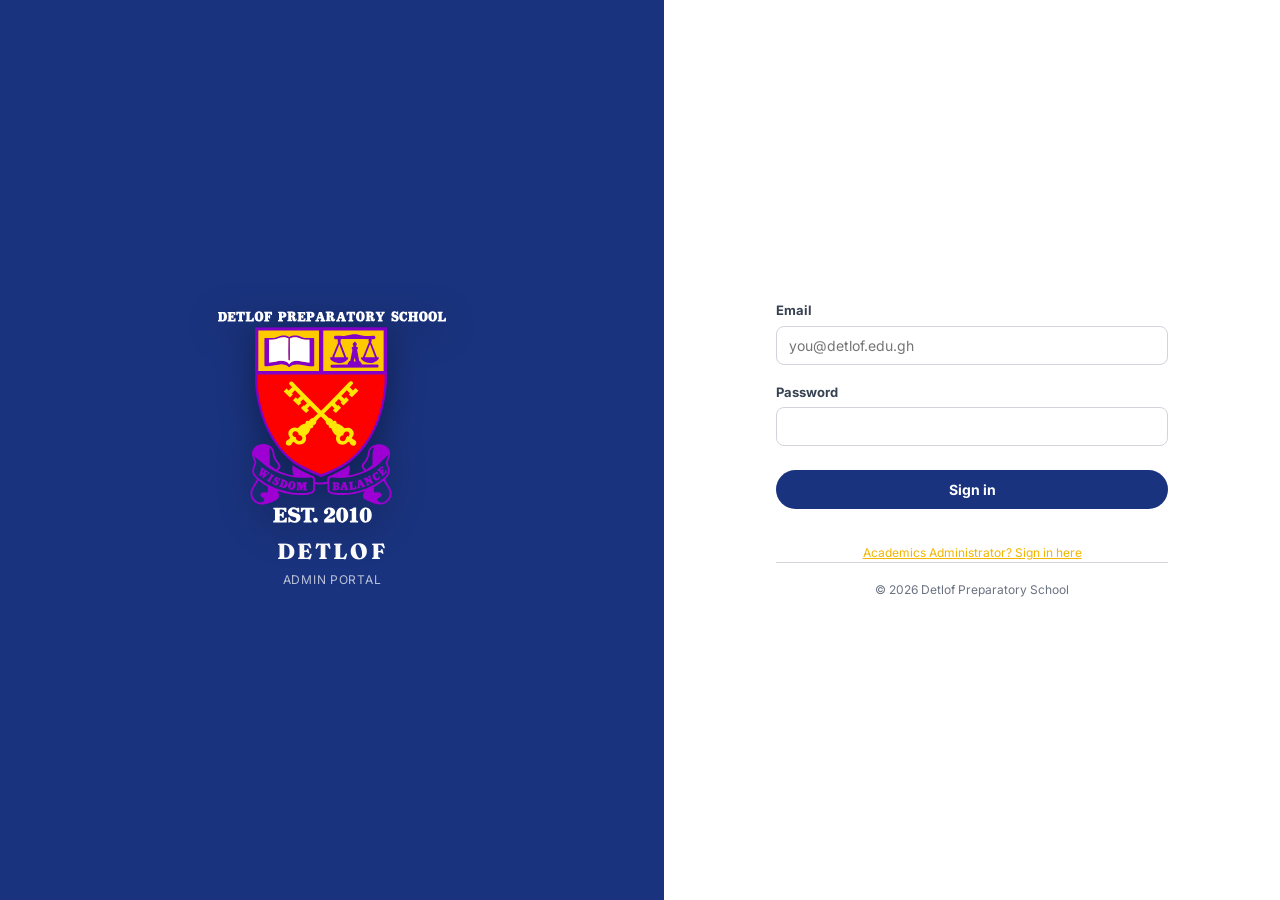
==== detlof-admin-bulk-import (6).html @ 1e3ee247 "Fold every admin section, feedback on all class pickers, big crest on student sign-in Admin sections" ====
<!DOCTYPE html>
<html lang="en">
<head>
  <meta charset="UTF-8" />
  <meta name="viewport" content="width=device-width, initial-scale=1.0" />
  <link rel="icon" href="detlofcreast.svg" />
  <title>Detlof Preparatory School — Admin Bulk Import & Login Code Generator</title>
  <!-- Optional webfonts: the panel is fully usable offline, these just sharpen the type. -->
  <link rel="preconnect" href="https://fonts.googleapis.com" />
  <link rel="preconnect" href="https://fonts.gstatic.com" crossorigin />
  <link rel="stylesheet" href="https://fonts.googleapis.com/css2?family=Fraunces:opsz,wght@9..144,500;9..144,600&family=Inter:wght@400;500;600;700&family=JetBrains+Mono:wght@400;600&display=swap" media="print" onload="this.media='all'" />
  <noscript><link rel="stylesheet" href="https://fonts.googleapis.com/css2?family=Fraunces:opsz,wght@9..144,500;9..144,600&family=Inter:wght@400;500;600;700&family=JetBrains+Mono:wght@400;600&display=swap" /></noscript>
  <style>
    :root {
      --ink: #2a1730;
      --ink-deep: #2a1730;
      --muted: #75697a;
      --line: #eadfe9;
      --paper: #fffaf0;
      --canvas: #faf7f3;
      --crest-purple: #7a1591;
      --crest-purple-dark: #560f75;
      --crest-purple-soft: #f3e7f7;
      --crest-gold: #f2b500;
      --crest-gold-dark: #b87a00;
      --crest-gold-soft: #fff3c4;
      --crest-red: #d9003b;
      --crest-red-soft: #ffe4ea;
      --crest-green: #3f7d55;
      --crest-green-soft: #e5f3ea;
      --teal: var(--crest-purple);
      --teal-dark: var(--crest-purple-dark);
      --teal-soft: var(--crest-purple-soft);
      --gold: var(--crest-gold);
      --gold-soft: var(--crest-gold-soft);
      --green: var(--crest-red);
      --green-soft: var(--crest-red-soft);
      --shadow: 0 10px 26px rgba(64, 15, 80, 0.07);
    }
    * { box-sizing: border-box; }
    body {
      margin: 0;
      font-family: Inter, ui-sans-serif, system-ui, -apple-system, BlinkMacSystemFont, "Segoe UI", sans-serif;
      background: var(--canvas);
      color: var(--ink);
      font-size: 14px;
      line-height: 1.5;
    }
    .topbar {
      background: var(--crest-purple-dark);
      color: #fff;
      padding: 16px 28px;
      display: flex;
      align-items: center;
      justify-content: space-between;
      flex-wrap: wrap;
      gap: 14px;
      border-bottom: 3px solid var(--crest-gold);
    }
    .brand {
      display: flex;
      align-items: center;
      gap: 12px;
    }
    .brand svg {
      width: 38px;
      height: 44px;
      flex-shrink: 0;
    }
    .brand strong {
      display: block;
      font-size: 16px;
      letter-spacing: 0.12em;
      color: #fff;
    }
    .brand span {
      display: block;
      font-size: 9px;
      letter-spacing: 0.14em;
      color: var(--crest-gold-soft);
      margin-top: 2px;
    }
    .top-actions {
      display: flex;
      align-items: center;
      gap: 10px;
      flex-wrap: wrap;
    }
    .btn {
      display: inline-flex;
      align-items: center;
      gap: 8px;
      border-radius: 8px;
      padding: 10px 15px;
      font-size: 12px;
      font-weight: 700;
      cursor: pointer;
      border: 0;
      text-decoration: none;
      transition: all 0.18s ease;
    }
    .btn-gold {
      background: var(--crest-gold);
      color: var(--ink-deep);
    }
    .btn-gold:hover {
      background: var(--crest-gold-dark);
    }
    .btn-teal {
      background: var(--crest-purple);
      color: #fff;
    }
    .btn-teal:hover {
      background: var(--crest-purple-dark);
    }
    .btn-outline {
      background: var(--paper);
      color: var(--crest-purple-dark);
      border: 1px solid var(--line);
    }
    .btn-outline:hover {
      background: var(--crest-purple-soft);
    }
    .container {
      max-width: 1240px;
      margin: 0 auto;
      padding: 28px 22px 64px;
    }
    .hero-banner {
      background: linear-gradient(135deg, var(--crest-purple-dark) 0%, var(--crest-purple) 100%);
      color: #fff;
      border-radius: 14px;
      padding: 24px 28px;
      display: flex;
      align-items: center;
      justify-content: space-between;
      flex-wrap: wrap;
      gap: 18px;
      margin-bottom: 22px;
      box-shadow: 0 12px 30px rgba(20, 63, 62, 0.12);
    }
    .hero-banner h1 {
      margin: 4px 0 6px;
      font-size: 24px;
      letter-spacing: -0.03em;
    }
    .hero-banner p {
      margin: 0;
      color: var(--crest-gold-soft);
      font-size: 13px;
      max-width: 680px;
    }
    .sync-pill {
      display: inline-flex;
      align-items: center;
      gap: 8px;
      background: rgba(255, 255, 255, 0.12);
      border: 1px solid rgba(242, 181, 93, 0.45);
      color: var(--crest-gold-soft);
      padding: 8px 14px;
      border-radius: 999px;
      font-size: 12px;
      font-weight: 700;
    }
    .sync-dot {
      width: 8px;
      height: 8px;
      border-radius: 50%;
      background: var(--crest-green);
      box-shadow: 0 0 0 4px rgba(63, 125, 85, 0.2);
    }
    .grid {
      display: grid;
      grid-template-columns: 1fr 1.25fr;
      gap: 20px;
      align-items: start;
    }
    @media (max-width: 920px) {
      .grid { grid-template-columns: 1fr; }
    }
    .card {
      background: var(--paper);
      border: 1px solid var(--line);
      border-radius: 13px;
      padding: 22px;
      box-shadow: 0 10px 26px rgba(24, 59, 59, 0.05);
    }
    .card h2 {
      margin: 0 0 6px;
      font-size: 17px;
      color: var(--ink-deep);
    }
    .card p.sub {
      margin: 0 0 16px;
      color: var(--muted);
      font-size: 12px;
    }
    .field {
      margin-bottom: 14px;
    }
    .field label {
      display: block;
      font-size: 11px;
      font-weight: 700;
      color: var(--muted);
      margin-bottom: 5px;
      text-transform: uppercase;
      letter-spacing: 0.06em;
    }
    .field input, .field select, .field textarea {
      width: 100%;
      padding: 10px 12px;
      border: 1px solid var(--line);
      border-radius: 8px;
      font: inherit;
      font-size: 13px;
      color: var(--ink);
      background: var(--paper);
    }
    .field textarea {
      min-height: 115px;
      font-family: ui-monospace, SFMono-Regular, Menlo, Monaco, Consolas, monospace;
      font-size: 12px;
    }
    .row-2 {
      display: grid;
      grid-template-columns: 1fr 1fr;
      gap: 12px;
    }
    .timetable-grid {
      display: grid;
      gap: 8px;
      margin: 12px 0 14px;
      overflow-x: auto;
    }
    .timetable-head,
    .timetable-row {
      display: grid;
      grid-template-columns: 0.7fr 1.2fr 0.9fr 1.15fr 1fr;
      gap: 8px;
      align-items: end;
      min-width: 760px;
    }
    .timetable-head span {
      padding: 0 2px 5px;
      color: var(--muted);
      font-size: 10px;
      font-weight: 700;
      text-transform: uppercase;
      letter-spacing: 0.06em;
    }
    .timetable-row .field {
      margin-bottom: 0;
    }
    .timetable-day {
      display: flex;
      align-items: center;
      min-height: 42px;
      padding: 9px 11px;
      border-radius: 8px;
      background: var(--crest-purple-soft);
      color: var(--crest-purple-dark);
      font-size: 12px;
      font-weight: 800;
    }
    @media (max-width: 680px) {
      .timetable-head { display: none; }
      .timetable-row {
        grid-template-columns: 1fr 1fr;
      }
      .timetable-day {
        grid-column: 1 / -1;
        min-height: 34px;
      }
      .timetable-row .field:last-child {
        grid-column: 1 / -1;
      }
    }
    .status-toast {
      display: none;
      margin-bottom: 16px;
      padding: 12px 15px;
      border-radius: 9px;
      background: var(--crest-green-soft);
      border: 1px solid var(--crest-green-soft);
      color: var(--crest-green);
      font-size: 12px;
      font-weight: 600;
      align-items: center;
      justify-content: space-between;
      gap: 10px;
    }
    .status-toast.show {
      display: flex;
    }
    table {
      width: 100%;
      border-collapse: collapse;
      margin-top: 12px;
    }
    th {
      text-align: left;
      font-size: 10px;
      text-transform: uppercase;
      letter-spacing: 0.08em;
      color: var(--muted);
      padding: 10px 8px;
      border-bottom: 1px solid var(--line);
    }
    td {
      padding: 11px 8px;
      border-bottom: 1px solid var(--line);
      font-size: 12px;
      vertical-align: middle;
    }
    .code-pill {
      display: inline-block;
      font-family: ui-monospace, SFMono-Regular, Menlo, monospace;
      font-weight: 800;
      font-size: 12px;
      background: var(--crest-gold-soft);
      color: var(--crest-gold-dark);
      border: 1px solid var(--crest-gold-soft);
      padding: 4px 8px;
      border-radius: 6px;
      letter-spacing: 0.04em;
    }
    .id-pill {
      display: inline-block;
      font-family: ui-monospace, SFMono-Regular, Menlo, monospace;
      font-weight: 700;
      font-size: 11px;
      background: var(--crest-purple-soft);
      color: var(--crest-purple-dark);
      padding: 3px 7px;
      border-radius: 5px;
    }
    .synced-badge {
      display: inline-flex;
      align-items: center;
      gap: 4px;
      background: var(--crest-green-soft);
      color: var(--crest-green);
      font-size: 10px;
      font-weight: 700;
      padding: 3px 8px;
      border-radius: 999px;
    }
    .role-badge {
      display: inline-flex;
      align-items: center;
      gap: 6px;
      background: rgba(255, 255, 255, 0.14);
      border: 1px solid rgba(242, 181, 0, 0.4);
      color: var(--crest-gold-soft);
      padding: 6px 12px;
      border-radius: 999px;
      font-size: 11px;
      font-weight: 700;
    }
    .role-banner {
      display: flex;
      align-items: center;
      justify-content: space-between;
      flex-wrap: wrap;
      gap: 10px;
      margin-bottom: 18px;
      padding: 12px 16px;
      border-radius: 12px;
      background: var(--crest-purple-soft);
      border: 1px solid var(--crest-purple-soft);
      color: var(--crest-purple-dark);
      font-size: 13px;
      font-weight: 600;
    }
    .role-banner strong { color: var(--crest-purple); }
    .selected-student-summary {
      display: grid;
      grid-template-columns: auto 1fr;
      gap: 14px;
      align-items: center;
      margin: 14px 0 18px;
      padding: 14px 16px;
      border-radius: 12px;
      background: var(--paper);
      border: 1px solid var(--line);
    }
    .selected-student-summary .avatar {
      width: 46px;
      height: 46px;
      border-radius: 50%;
      display: flex;
      align-items: center;
      justify-content: center;
      background: linear-gradient(135deg, var(--crest-purple), var(--crest-purple-dark));
      color: #fff;
      font-weight: 800;
      font-size: 16px;
    }
    .selected-student-summary .ss-main { font-weight: 700; color: var(--ink-deep); }
    .selected-student-summary .ss-sub { font-size: 11px; color: var(--muted); margin-top: 2px; }
    .update-card {
      margin-top: 18px;
      padding: 16px;
      border-radius: 12px;
      background: var(--paper);
      border: 1px solid var(--line);
      border-left: 4px solid var(--crest-gold);
    }
    .update-card h3 { margin: 0 0 4px; color: var(--ink-deep); font-size: 14px; }
    .update-card p { margin: 0 0 14px; color: var(--muted); font-size: 11px; }
    .teacher-mode .admin-only,
    .teacher-only { display: block; }
    .hidden { display: none !important; }
    .brand-logo { width: 128px; height: 148px; object-fit: contain; flex-shrink: 0; filter: drop-shadow(0 5px 10px rgba(0,0,0,.24)); }
    .brand strong { font-size: 18px; font-weight: 900; letter-spacing: 0.14em; }
    .table-scroll { width: 100%; overflow-x: auto; margin: 0 -4px; padding: 0 4px; }
    @media (max-width: 920px) {
      .grid { grid-template-columns: 1fr; }
      .topbar { flex-direction: column; align-items: flex-start; gap: 12px; }
      .top-actions { width: 100%; flex-wrap: wrap; }
      .role-badge { order: 3; }
      .container { padding: 20px 16px 48px; }
      .hero-banner { padding: 18px; }
      .selected-student-summary { grid-template-columns: 1fr; text-align: center; }
    }
    @media (max-width: 560px) {
      .brand strong { font-size: 13px; }
      .brand span { font-size: 7px; }
      .brand-logo { width: 92px; height: 108px; }
      .brand strong { font-size: 14px; font-weight: 900; }
      .btn { padding: 9px 12px; font-size: 11px; }
      .card { padding: 16px; }
      .field input, .field select, .field textarea { font-size: 12px; }
      .timetable-row { grid-template-columns: 1fr 1fr; }
      .timetable-day { grid-column: 1 / -1; }
    }
    .admin-login-screen {
      position: fixed; inset: 0; z-index: 50;
      display: flex;
    }
    .admin-login-left {
      flex: 1; display: flex; flex-direction: column; align-items: center; justify-content: center;
      background: #1a337e; overflow: hidden; color: #fff; padding: 40px 24px;
    }
    .admin-login-left .left-logo { width: 230px; height: 212px; object-fit: contain; filter: drop-shadow(0 8px 18px rgba(0,0,0,0.38)); }
    .admin-login-left h3 { margin: 16px 0 6px; font-size: 22px; letter-spacing: 0.12em; font-weight: 800; }
    .admin-login-left p { margin: 0; font-size: 12px; color: rgba(255,255,255,0.7); letter-spacing: 0.06em; }
    .admin-login-right {
      flex: 1; display: flex; align-items: center; justify-content: center;
      background: #fff;
    }
    .admin-login-right .login-wrap { max-width: 440px; width: 100%; padding: 32px 24px; }
    .admin-login-title { text-align: center; font-size: 28px; font-weight: 700; color: #1a337e; margin: 0 0 6px; }
    .admin-login-subtitle { text-align: center; font-size: 13px; color: #6b7280; margin: 0 0 28px; }
    .admin-login-form { display: flex; flex-direction: column; gap: 18px; }
    .admin-login-form label { display: block; text-align: left; font-size: 13px; font-weight: 700; color: #374151; margin-bottom: 5px; }
    .admin-login-form input {
      width: 100%; border: 1px solid #d1d5db; border-radius: 8px;
      padding: 10px 12px; font-size: 14px; font-family: inherit; color: #111827;
    }
    .admin-login-form input:focus { outline: none; border-color: #3b82f6; box-shadow: 0 0 0 3px rgba(59,130,246,.15); }
    .admin-login-form .login-btn {
      width: 100%; background: #1a337e; color: #fff; font-weight: 700;
      padding: 11px 16px; border-radius: 9999px; border: 0; cursor: pointer; font-size: 14px;
      display: flex; align-items: center; justify-content: center; gap: 8px; margin-top: 6px;
    }
    .admin-login-form .login-btn:hover { background: #2547a8; }
    .admin-login-form .login-btn:disabled { opacity: .7; cursor: wait; }
    .admin-login-error { color: #dc2626; font-size: 12px; margin-top: -10px; text-align: center; }
    .admin-login-divider { position: relative; padding: 16px 0 0; text-align: center; }
    .admin-login-divider::before { content: ''; position: absolute; top: 0; left: 0; right: 0; border-top: 1px solid #d1d5db; }
    .admin-login-divider span { background: #fff; padding: 0 12px; font-size: 12px; color: #6b7280; position: relative; }
    @media (max-width: 768px) {
      .admin-login-screen { flex-direction: column; }
      .admin-login-left { min-height: 180px; padding: 24px 16px; }
      .admin-login-left .left-logo { width: 150px; height: 138px; }
      .admin-login-left h3 { font-size: 15px; margin: 8px 0 2px; }
      .admin-login-left p { font-size: 10px; }
      .admin-login-right .login-wrap { padding: 24px 18px; }
      .admin-login-title { font-size: 22px; }
      .grid { grid-template-columns: 1fr; gap: 14px; }
      .row-2 { grid-template-columns: 1fr; gap: 8px; }
      .timetable-head { display: none; }
      .timetable-row { grid-template-columns: 1fr 1fr; min-width: 0; }
      .timetable-day { grid-column: 1 / -1; min-height: 36px; }
      .timetable-row .field:last-child { grid-column: 1 / -1; }
      .section-card { padding: 16px; margin-bottom: 14px; }
      .timetable-grid { gap: 10px; }
    }
    @media (max-width: 560px) {
      .grid { grid-template-columns: 1fr; gap: 10px; }
      .row-2 { grid-template-columns: 1fr; gap: 6px; }
      .timetable-row { grid-template-columns: 1fr; }
      .timetable-row .field:last-child { grid-column: 1 / -1; }
      .timetable-day { min-height: 32px; padding: 7px 10px; font-size: 11px; }
      .timetable-grid { gap: 8px; }
      .card { padding: 12px; margin-bottom: 12px; }
      .field { margin-bottom: 8px; }
      .field label { font-size: 10px; }
      .btn { padding: 8px 10px; font-size: 10px; min-height: 40px; }
      .timetable-head { display: none; }
    }
    @media (max-width: 480px) {
      .container { padding: 14px 10px 36px; }
      .topbar { flex-direction: column; align-items: flex-start; gap: 8px; padding: 12px 14px; }
      .top-actions { width: 100%; gap: 6px; }
      .hero-banner { padding: 14px; gap: 10px; }
      .hero-banner h1 { font-size: 18px; }
      .hero-banner p { font-size: 11px; }
      .grid { gap: 14px; }
      .card { padding: 14px; margin-bottom: 14px; }
      .field { margin-bottom: 10px; }
      .field label { font-size: 10px; }
      .field input, .field select, .field textarea { padding: 9px 10px; min-height: 40px; }
      .row-2 { gap: 8px; }
      .btn { padding: 8px 10px; font-size: 10px; min-height: 40px; }
      .role-banner { padding: 10px 12px; font-size: 12px; gap: 6px; }
      .selected-student-summary { padding: 12px; gap: 10px; }
      .selected-student-summary .avatar { width: 38px; height: 38px; font-size: 14px; }
      .update-card { padding: 12px; margin-top: 14px; }
      .update-card h3 { font-size: 13px; }
      .update-card p { font-size: 10px; }
      table { font-size: 10px; }
      th { font-size: 9px; padding: 7px 5px; }
      td { padding: 8px 5px; font-size: 10px; }
      .code-pill { font-size: 10px; padding: 3px 6px; }
      .id-pill { font-size: 9px; padding: 2px 5px; }
      .synced-badge { font-size: 9px; padding: 2px 6px; }
      .sync-pill { font-size: 10px; padding: 6px 10px; }
      .status-toast { font-size: 10px; padding: 10px 12px; }
      .brand { width: 100%; align-items: center; }
      .brand strong { line-height: 1.15; }
      .brand span { line-height: 1.2; }
      .top-actions .btn { flex: 1 1 100%; justify-content: center; }
      .top-actions .role-badge, .top-actions .sync-pill { max-width: 100%; }
    }
    @media (hover: none) and (pointer: coarse) {
      .btn { min-height: 44px; }
      .field input, .field select, .field textarea { min-height: 44px; }
      .timetable-day { min-height: 44px; }
    }

    /* ---------------- student records maintenance ---------------- */
    .maint-grid { display: grid; grid-template-columns: repeat(auto-fit, minmax(300px, 1fr)); gap: 16px; }
    .maint-panel {
      padding: 16px; border: 1px solid var(--line); border-radius: 12px; background: #fff;
      display: flex; flex-direction: column; gap: 12px; min-width: 0;
    }
    .maint-title { margin: 0; font-size: 14px; }
    .maint-note { margin: 0; font-size: 11.5px; color: var(--muted); line-height: 1.5; }
    .maint-meta {
      margin: 0; font-size: 11px; color: var(--muted); background: #faf7fc;
      padding: 9px 11px; border-radius: 8px; word-break: break-word;
    }
    .maint-actions { display: flex; gap: 8px; flex-wrap: wrap; }
    .maint-actions .btn { flex: 1 1 150px; justify-content: center; }
    @media (max-width: 640px) {
      .maint-grid { grid-template-columns: 1fr; }
      .maint-panel { padding: 13px; }
      .maint-actions .btn { width: 100%; flex: 1 1 100%; }
    }

    /* ---------------- guided step list (class results, upload flows) ---------------- */
    .step-list { list-style: none; margin: 0; padding: 0; }
    .step-list > li {
      position: relative; padding: 14px 16px 14px 48px; margin-bottom: 12px; border-radius: 12px;
      border: 1px solid var(--line); background: #fff; transition: border-color 200ms ease, box-shadow 200ms ease;
    }
    .step-list > li:hover { border-color: var(--crest-purple-soft); box-shadow: 0 4px 16px rgba(86, 15, 117, 0.08); }
    .step-list > li::before {
      content: ""; position: absolute; left: 29px; top: 48px; bottom: -13px; width: 2px;
      background: var(--crest-purple-soft);
    }
    .step-list > li:last-child::before { display: none; }
    .step-list > li:last-child { margin-bottom: 0; }
    .step-list > li::after {
      content: attr(data-step); position: absolute; left: 15px; top: 14px; width: 22px; height: 22px;
      border-radius: 50%; display: flex; align-items: center; justify-content: center;
      font-size: 12px; font-weight: 800; background: var(--crest-purple); color: #fff;
    }
    .step-head strong { display: block; font-family: var(--font-display); font-size: 14px; color: var(--crest-purple-dark); }
    .step-head p { margin: 3px 0 0; font-size: 11.5px; color: var(--muted); line-height: 1.5; }
    .results-summary { margin-top: 10px; }

    @keyframes pendingIn {
      from { opacity: 0; transform: translateY(8px); }
      to { opacity: 1; transform: none; }
    }
    .pending-approval { animation: pendingIn 260ms ease-out both; }
    .pending-approval.approved { border-left: 4px solid var(--crest-green) !important; background: #f7fdf9 !important; }
    .pending-approval.rejected { border-left: 4px solid #d9003b !important; background: #fef7f8 !important; }
    .pending-approval.pending { border-left: 4px solid var(--crest-gold) !important; }

    /* Buttons are comfortable to tap at every width, not only when the browser
       reports a coarse pointer: that detection is unreliable, and a 35px button
       is hard to hit on a phone. */
    .btn { min-height: 44px; display: inline-flex; align-items: center; justify-content: center; }
    .profile-photo-btn { min-width: 44px; min-height: 44px; padding: 9px; }
    .checkbox-row {
      display: flex; align-items: center; gap: 10px; min-height: 44px;
      padding: 8px 10px; border-radius: 8px; background: #faf7fc; cursor: pointer;
    }
    .checkbox-row input[type="checkbox"] { width: 20px; height: 20px; flex: 0 0 auto; }
    .checkbox-row span { font-size: 12px; line-height: 1.4; text-transform: none; letter-spacing: 0; color: var(--ink); font-weight: 600; }
    .preview-close { min-width: 40px; min-height: 40px; font-size: 24px; }

    /* ---------------- heading icons ----------------
       Solid glyphs on a subtle tinted tile so each section is recognisable at a
       glance. The icon inherits the heading colour, so it stays in step. */
    .icon { width: 1em; height: 1em; display: inline-block; vertical-align: -0.125em; }
    .icon-sm { width: 15px; height: 15px; }
    .icon-md { width: 20px; height: 20px; }
    .icon-lg { width: 26px; height: 26px; }
    .icon-xl { width: 34px; height: 34px; }
    .heading-icon {
      display: inline-flex; align-items: center; justify-content: center;
      width: 34px; height: 34px; margin-right: 10px; border-radius: 10px;
      background: var(--crest-purple-soft); color: var(--crest-purple);
      vertical-align: middle; flex: 0 0 auto;
      transition: transform 180ms ease, background 180ms ease;
    }
    .card:hover .heading-icon { transform: scale(1.06) rotate(-3deg); }
    .btn > .icon, .outline-btn > .icon, .primary-btn > .icon,
    .nav-btn > .icon, .cred-action > .icon, .step-head .icon { margin-right: 6px; }
    .btn > .icon:last-child, .outline-btn > .icon:last-child { margin-right: 0; }
    @media (max-width: 420px) {
      .heading-icon { width: 28px; height: 28px; margin-right: 8px; }
      .heading-icon .icon { width: 17px; height: 17px; }
    }

    /* ---------------- admin guide ---------------- */
    .admin-guide {
      margin: 0 0 18px; padding: 18px; border-radius: 14px; color: #fff;
      background: linear-gradient(135deg, #2a1730 0%, #560f75 55%, #7b1fa2 100%);
      box-shadow: 0 12px 32px rgba(42, 23, 48, 0.28);
    }
    .admin-guide-title { margin: 0 0 4px; font-size: 19px; color: #fff; }
    .admin-guide-sub { margin: 0 0 12px; font-size: 12px; color: rgba(255, 255, 255, 0.78); }
    .admin-guide-actions { display: flex; gap: 8px; flex-wrap: wrap; margin: 0 0 16px; }
    .admin-guide-actions .btn { min-height: 42px; }

    /* Folded sections keep their heading as a click target and hide the rest. */
    h2.section-heading {
      display: flex; align-items: center; gap: 10px; cursor: pointer;
      border-radius: 8px; padding: 6px 8px; margin: -6px -8px 0;
      transition: background 150ms ease;
    }
    h2.section-heading:hover { background: #faf5fd; }
    h2.section-heading:focus-visible { outline: 3px solid rgba(86, 15, 117, 0.4); outline-offset: 1px; }
    .section-caret {
      flex: 0 0 auto; width: 9px; height: 9px; border-right: 2px solid var(--crest-purple);
      border-bottom: 2px solid var(--crest-purple); transform: rotate(-45deg);
      transition: transform 220ms cubic-bezier(0.4, 0, 0.2, 1); margin-left: 2px;
    }
    .is-collapsed .section-caret { transform: rotate(45deg); }
    .section-state {
      margin-left: auto; flex: 0 0 auto; padding: 3px 10px; border-radius: 999px;
      background: var(--crest-purple-soft); color: var(--crest-purple);
      font-size: 10.5px; font-weight: 800; letter-spacing: 0.04em; text-transform: uppercase;
    }
    .is-collapsed { margin-bottom: 10px !important; }
    .card.is-collapsed > *:not(h2) { display: none !important; }
    .card.is-collapsed { background: linear-gradient(135deg, #fbf8fd 0%, #ffffff 100%); }
    .section.card.is-collapsed .heading-icon { width: 28px; height: 28px; }
    @media (max-width: 560px) {
      h2.section-heading { flex-wrap: wrap; padding: 6px 4px; margin: -4px -4px 0; }
      .section-state { margin-left: 0; order: 9; }
      .section-caret { margin-left: 0; }
    }
    .admin-guide-stage {
      padding: 12px 14px; border-radius: 10px; margin-bottom: 10px;
      background: rgba(255, 255, 255, 0.08); border: 1px solid rgba(255, 255, 255, 0.14);
    }
    .admin-guide-stage:last-child { margin-bottom: 0; }
    .admin-guide-stage-name { margin: 0 0 2px; font-size: 13.5px; font-weight: 800; color: var(--crest-gold-soft); }
    .admin-guide-stage-note { margin: 0 0 8px; font-size: 11.5px; color: rgba(255, 255, 255, 0.76); line-height: 1.5; }
    .admin-guide-links { display: flex; flex-wrap: wrap; gap: 6px; }
    .admin-guide-link {
      display: inline-flex; align-items: center; min-height: 36px; padding: 7px 12px;
      border-radius: 999px; background: rgba(255, 255, 255, 0.14); color: #fff;
      font-size: 12px; font-weight: 600; text-decoration: none;
      border: 1px solid rgba(255, 255, 255, 0.2); transition: background 160ms ease, transform 160ms ease;
    }
    .admin-guide-link:hover { background: rgba(255, 255, 255, 0.28); transform: translateY(-1px); }
    .admin-guide-link::after { content: " ›"; opacity: 0.7; }
    @media (max-width: 560px) {
      .admin-guide { padding: 14px; }
      .admin-guide-title { font-size: 17px; }
      .admin-guide-link { flex: 1 1 100%; justify-content: space-between; }
    }

    /* A live note under a class picker, so choosing a class is never silent. */
    .class-pick-note {
      display: none; margin: 6px 0 0; padding: 6px 9px; border-radius: 7px;
      background: #f1f8f4; color: #2f6b48; font-size: 11px; font-weight: 700; line-height: 1.4;
    }
    .class-pick-note.is-visible { display: block; }

    /* ---------------- collapsible class credentials ---------------- */
    .cred-toolbar {
      display: flex; gap: 12px; align-items: flex-end; flex-wrap: wrap; margin-bottom: 14px;
      padding: 12px; border-radius: 10px; background: linear-gradient(135deg, #f6eefb 0%, #ffffff 100%);
      border: 1px solid var(--crest-purple-soft);
    }
    .cred-toolbar-actions { display: flex; gap: 8px; align-items: center; flex-wrap: wrap; }
    .cred-meta { font-size: 11px; color: var(--muted); font-weight: 700; white-space: nowrap; }
    .cred-groups-table { width: 100%; border-collapse: collapse; }
    .cred-groups-table > tbody > tr > td { border: none; padding: 0; }
    .cred-group > td { border-bottom: 1px solid var(--line) !important; }
    .cred-head {
      display: flex; align-items: center; gap: 10px; width: 100%; text-align: left;
      padding: 12px 10px; background: transparent; border: none; cursor: pointer;
      border-radius: 8px; transition: background 160ms ease, transform 160ms ease;
    }
    .cred-head:hover { background: #faf5fd; }
    .cred-head:focus-visible { outline: 3px solid rgba(86, 15, 117, 0.35); outline-offset: -2px; }
    .cred-caret {
      flex: 0 0 auto; width: 9px; height: 9px; border-right: 2px solid var(--crest-purple);
      border-bottom: 2px solid var(--crest-purple); transform: rotate(-45deg);
      transition: transform 220ms cubic-bezier(0.4, 0, 0.2, 1); margin-right: 2px;
    }
    .cred-group.is-open .cred-caret { transform: rotate(45deg); }
    .cred-class { font-family: var(--font-display); font-size: 15px; font-weight: 600; color: var(--crest-purple-dark); }
    .cred-count {
      flex: 0 0 auto; min-width: 26px; text-align: center; padding: 2px 8px; border-radius: 999px;
      background: var(--crest-purple-soft); color: var(--crest-purple); font-size: 11px; font-weight: 800;
    }
    .cred-head-actions { margin-left: auto; display: flex; gap: 6px; flex-wrap: wrap; }
    .cred-action {
      padding: 5px 10px; border-radius: 8px; font-size: 11px; font-weight: 700; cursor: pointer;
      background: #f3e7f7; color: var(--crest-purple); border: 1px solid transparent;
      transition: background 150ms ease, color 150ms ease, transform 150ms ease;
    }
    .cred-action:hover { background: var(--crest-purple); color: #fff; transform: translateY(-1px); }
    .cred-rows > td { padding: 0 0 10px !important; }
    .cred-rows.is-revealing { animation: credReveal 240ms ease-out; }
    @keyframes credReveal { from { opacity: 0; transform: translateY(-6px); } to { opacity: 1; transform: none; } }
    .cred-placeholder { margin: 0; padding: 4px 10px 10px 28px; font-size: 11px; color: var(--muted); }
    .cred-table { width: 100%; border-collapse: collapse; font-size: 12px; background: #fcfafd; border-radius: 8px; }
    .cred-table th {
      text-align: left; padding: 8px 10px; font-size: 9.5px; text-transform: uppercase;
      letter-spacing: 0.06em; color: var(--muted); border-bottom: 1px solid var(--line);
    }
    .cred-table td { padding: 8px 10px; border-bottom: 1px solid var(--line); vertical-align: middle; }
    .cred-name { display: block; color: var(--crest-purple-dark); font-weight: 700; }
    .cred-table small { display: block; color: var(--muted); font-size: 11px; }
    .cred-row-actions { display: flex; gap: 6px; flex-wrap: wrap; }
    .cred-row-actions .btn { padding: 5px 9px; font-size: 11px; }
    .empty-cell { text-align: center; color: var(--muted); padding: 22px; }
    @media (max-width: 640px) {
      .cred-head { flex-wrap: wrap; }
      .cred-head-actions { margin-left: 0; width: 100%; }
      .cred-toolbar-actions { width: 100%; }
      .cred-toolbar-actions .btn { flex: 1 1 auto; }
      .cred-table { min-width: 520px; }
    }

    /* ---------------- purposeful, restrained motion ---------------- */
    @keyframes cardIn {
      from { opacity: 0; transform: translateY(10px); }
      to { opacity: 1; transform: none; }
    }
    .card { animation: cardIn 320ms ease-out both; }
    /* Stagger only the first handful so the page does not feel like a slideshow. */
    .card:nth-of-type(1) { animation-delay: 0ms; }
    .card:nth-of-type(2) { animation-delay: 40ms; }
    .card:nth-of-type(3) { animation-delay: 80ms; }
    .card:nth-of-type(4) { animation-delay: 120ms; }
    .card:nth-of-type(5) { animation-delay: 160ms; }
    .card:nth-of-type(n+6) { animation-delay: 200ms; }

    @keyframes pulseRing {
      0% { box-shadow: 0 0 0 0 rgba(242, 201, 0, 0.5); }
      70% { box-shadow: 0 0 0 10px rgba(242, 201, 0, 0); }
      100% { box-shadow: 0 0 0 0 rgba(242, 201, 0, 0); }
    }
    .needs-attention { animation: pulseRing 2.4s ease-out 2; }

    @media (prefers-reduced-motion: reduce) {
      .card, .cred-rows.is-revealing, .pending-approval { animation: none !important; }
      .needs-attention { animation: none !important; }
      .cred-caret, .cred-head, .cred-action, .subject-chip button { transition: none !important; }
      .step-list > li { transition: none !important; }
    }

    /* ---------------- class results grid + billing ---------------- */
    .subject-chips { display: flex; flex-wrap: wrap; gap: 6px; }
    .subject-chip {
      display: inline-flex; align-items: center; gap: 6px; padding: 5px 8px 5px 10px;
      border-radius: 999px; background: var(--crest-purple-soft); color: var(--crest-purple);
      font-size: 11px; font-weight: 700;
    }
    .subject-chip button {
      border: none; background: rgba(86, 15, 117, 0.14); color: var(--crest-purple);
      width: 18px; height: 18px; border-radius: 50%; cursor: pointer; line-height: 1; font-size: 13px;
    }
    .subject-chip button:hover { background: var(--crest-purple); color: #fff; }
    .results-grid-wrap { max-height: 460px; overflow: auto; border: 1px solid var(--line); border-radius: 8px; }
    .results-grid { width: 100%; border-collapse: separate; border-spacing: 0; font-size: 11px; }
    .results-grid th, .results-grid td { border-bottom: 1px solid var(--line); border-right: 1px solid var(--line); padding: 4px 6px; }
    .results-grid thead th { position: sticky; top: 0; z-index: 3; background: #f4eef8; color: var(--crest-purple); text-align: center; font-size: 10px; text-transform: uppercase; letter-spacing: 0.04em; }
    .results-grid thead tr:nth-child(2) th { top: 30px; z-index: 3; background: #fbf8fd; color: var(--muted); }
    .results-grid .sticky-col { position: sticky; left: 0; z-index: 2; background: #fff; text-align: left; min-width: 170px; box-shadow: 1px 0 0 var(--line); }
    .results-grid thead .sticky-col { z-index: 4; background: #f4eef8; }
    .results-grid td.num { text-align: right; }
    .results-grid input {
      width: 62px; padding: 4px 5px; text-align: right; border: 1px solid var(--line);
      border-radius: 4px; font-size: 12px; font-family: inherit;
    }
    .results-grid input:focus { border-color: var(--crest-purple); outline: 2px solid rgba(86, 15, 117, 0.25); }
    .results-grid tr.row-complete { background: rgba(229, 243, 234, 0.55); }
    .results-grid tr.row-partial { background: rgba(255, 243, 196, 0.5); }
    .results-grid .row-grade { font-weight: 800; text-align: center; }
    .results-grid .empty-cell { text-align: center; color: var(--muted); padding: 22px; }
    .summary-chips { display: flex; gap: 6px; flex-wrap: wrap; }
    .summary-chip { padding: 4px 10px; border-radius: 999px; font-size: 11px; font-weight: 700; }
    .summary-chip.ok { background: #e5f3ea; color: #3f7d55; }
    .summary-chip.warn { background: #fff3c4; color: #b87a00; }
    .summary-chip.muted { background: #f1f5f9; color: #64748b; }
    #adminBillsTable input { width: 100%; text-align: right; padding: 6px; border: 1px solid var(--line); border-radius: 4px; }
    #adminBillsTable tfoot td { background: #faf7fc; font-weight: 700; }
    #adminBillsTable .bill-balance, #adminBillsTable tfoot td { text-align: right; }

    @media (max-width: 720px) {
      .results-grid .sticky-col { min-width: 120px; }
      .results-grid input { width: 54px; }
    }

    /* ---------------- feedback toasts ---------------- */
    .toast-stack {
      position: fixed; right: 16px; bottom: 16px; z-index: 1400;
      display: flex; flex-direction: column; gap: 8px; max-width: min(420px, calc(100vw - 32px));
      pointer-events: none;
    }
    .toast {
      pointer-events: auto; display: flex; align-items: flex-start; gap: 10px;
      padding: 11px 12px; border-radius: 10px; font-size: 12px; line-height: 1.45;
      color: #fff; box-shadow: 0 10px 30px rgba(42, 23, 48, 0.26);
      animation: toastIn 220ms ease-out; border-left: 4px solid transparent;
    }
    .toast-success { background: #2f7a4f; border-left-color: #8ff0b8; }
    .toast-error { background: #a81038; border-left-color: #ff9db6; }
    .toast-warning { background: #8a5b00; border-left-color: #ffd980; }
    .toast-info { background: var(--crest-purple); border-left-color: #d9b8ff; }
    .toast-icon {
      flex: 0 0 auto; width: 18px; height: 18px; border-radius: 50%;
      background: rgba(255, 255, 255, 0.22); display: flex; align-items: center; justify-content: center;
      font-weight: 800; font-size: 11px;
    }
    .toast-text { flex: 1; min-width: 0; word-break: break-word; }
    .toast-close {
      flex: 0 0 auto; background: transparent; border: none; color: rgba(255, 255, 255, 0.75);
      font-size: 18px; line-height: 1; cursor: pointer; padding: 0 2px;
    }
    .toast-close:hover { color: #fff; }
    .toast-out { animation: toastOut 240ms ease-in forwards; }
    @keyframes toastIn { from { opacity: 0; transform: translateY(12px) scale(0.97); } to { opacity: 1; transform: none; } }
    @keyframes toastOut { to { opacity: 0; transform: translateX(20px); } }

    .btn.is-loading { position: relative; color: transparent !important; pointer-events: none; }
    .btn.is-loading::after {
      content: ""; position: absolute; top: 50%; left: 50%; width: 14px; height: 14px; margin: -7px 0 0 -7px;
      border: 2px solid rgba(255, 255, 255, 0.4); border-top-color: #fff; border-radius: 50%;
      animation: spin 700ms linear infinite;
    }
    .btn-outline.is-loading::after { border-color: rgba(86, 15, 117, 0.25); border-top-color: var(--crest-purple); }
    @keyframes spin { to { transform: rotate(360deg); } }

    @media (max-width: 560px) {
      .toast-stack { right: 10px; left: 10px; bottom: 10px; max-width: none; }
    }

    /* ---------------- student portal editor ---------------- */
    .editor-empty {
      display: flex; flex-direction: column; gap: 3px; padding: 22px 16px; text-align: center;
      border: 1px dashed var(--line); border-radius: 10px; background: #fbf9fc; font-size: 12px;
    }
    .editor-empty strong { color: var(--crest-purple); }
    .editor-empty span { color: var(--muted); }
    .editor-head {
      display: flex; align-items: center; justify-content: space-between; gap: 14px; flex-wrap: wrap;
      padding: 14px; border-radius: 12px; margin: 16px 0;
      background: linear-gradient(135deg, #f6eefb 0%, #ffffff 100%); border: 1px solid var(--crest-purple-soft);
    }
    .editor-identity { display: flex; align-items: center; gap: 12px; min-width: 0; }
    .editor-identity img {
      width: 56px; height: 56px; border-radius: 50%; object-fit: cover; flex: 0 0 auto;
      border: 2px solid var(--crest-purple-soft); background: #fff;
    }
    .editor-name { font-weight: 800; color: var(--crest-purple); font-size: 15px; }
    .editor-meta { font-size: 11px; color: var(--muted); }
    .editor-block {
      padding: 16px; border: 1px solid var(--line); border-radius: 12px; margin-bottom: 14px; background: #fff;
    }
    .editor-block h3 { margin: 0 0 4px; font-size: 13px; color: var(--crest-purple); }
    .editor-block p { margin: 0 0 12px; font-size: 11px; color: var(--muted); }
    .editor-fields {
      display: grid; grid-template-columns: repeat(auto-fit, minmax(210px, 1fr)); gap: 12px;
    }
    .editor-fields .field { margin: 0; }
    .editor-bulk {
      display: flex; gap: 10px; align-items: flex-end; flex-wrap: wrap; margin-top: 14px;
      padding-top: 14px; border-top: 1px dashed var(--line);
    }
    .editor-bulk .field { flex: 1 1 220px; margin: 0; }
    .editor-status { margin: 10px 0 0; font-size: 12px; min-height: 1.2em; }
    .editor-status-ok { color: var(--crest-green); }
    .editor-status-error { color: #d9003b; }
    #editorBillsTable input { width: 100%; text-align: right; padding: 6px; border: 1px solid var(--line); border-radius: 4px; }
    #editorBillsTable tfoot td { background: #faf7fc; font-weight: 700; }
    #editorBillsTable .num, #editorBillsTable tfoot td { text-align: right; }
    @media (max-width: 560px) {
      .editor-head { flex-direction: column; align-items: flex-start; }
      .editor-fields { grid-template-columns: 1fr; }
    }

    /* ---------------- typography ----------------
       A display serif for headings and a clean grotesque for the interface.
       Both stacks fall back to fonts that exist on every platform, so the panel
       still looks right with no internet and no webfont request. */
    :root {
      --font-display: "Fraunces", "Iowan Old Style", "Palatino Linotype", Palatino, "Book Antiqua", Georgia, serif;
      --font-ui: "Inter", "Segoe UI Variable Text", "Segoe UI", system-ui, -apple-system, BlinkMacSystemFont, "Helvetica Neue", Arial, sans-serif;
      --font-mono: "JetBrains Mono", "Cascadia Code", ui-monospace, SFMono-Regular, Menlo, Consolas, "Liberation Mono", monospace;
    }
    body, .admin-shell, input, select, textarea, button, table { font-family: var(--font-ui); }
    h1, h2, h3, h4, .brand strong, .field > label, .editor-name, .student-name-cell strong {
      font-family: var(--font-display);
      font-weight: 600;
      letter-spacing: -0.015em;
      line-height: 1.18;
    }
    .brand strong { letter-spacing: 0.01em; }
    .field > label {
      font-size: 0.7rem;
      font-weight: 700;
      letter-spacing: 0.07em;
      text-transform: uppercase;
      color: var(--muted);
    }
    h2 { font-size: clamp(1.12rem, 1rem + 0.5vw, 1.4rem); }
    td.num, th.num, .id-pill, .code-pill, .synced-badge, .bill-pill,
    #adminBillsTable td, #editorBillsTable td,
    .results-grid input, #adminBillsTable input, #editorBillsTable input, code, kbd {
      font-variant-numeric: tabular-nums;
      font-feature-settings: "tnum" 1;
    }
    pre, code, kbd { font-family: var(--font-mono); }

    /* ---------------- full-range responsive layer ---------------- */
    /* Very large screens: keep lines readable instead of stretching edge to edge. */
    @media (min-width: 1500px) {
      .admin-shell, main { max-width: 1440px; margin-left: auto; margin-right: auto; }
    }
    @media (max-width: 1200px) {
      .row-2 { grid-template-columns: repeat(auto-fit, minmax(260px, 1fr)); }
      .editor-fields { grid-template-columns: repeat(auto-fit, minmax(220px, 1fr)); }
      .card h2 { font-size: 17px; }
    }
    @media (max-width: 820px) {
      .row-2, .editor-fields { grid-template-columns: 1fr; }
      .table-scroll { overflow-x: auto; -webkit-overflow-scrolling: touch; }
      .table-scroll table { min-width: 560px; }
      .btn { width: 100%; justify-content: center; }
      .card { padding: 14px; }
      .editor-head > div:last-child { width: 100%; }
      .editor-head > div:last-child .btn { width: 100%; }
      #adminBillsTable table, #editorBillsTable table { min-width: 520px; }
    }
    /* The academic review area: actions stack cleanly on a phone. */
    @media (max-width: 900px) {
      .pending-approval, .academics-panel, .admin-panel { padding: 12px; }
      .pending-approval .btn, .academics-panel .btn, .admin-panel .btn { width: 100%; justify-content: center; }
    }
    @media (max-width: 640px) {
      .step-list > li { padding: 12px 12px 12px 42px; }
      .step-list > li::before { left: 23px; top: 44px; }
      .step-list > li::after { left: 12px; top: 12px; }
      .step-head strong { font-size: 13px; }
      .step-head p { font-size: 11px; }
      .card h2 { font-size: 15px; }
      .card p.sub { font-size: 11px; }
      .field input, .field select, .field textarea { font-size: 16px; }
      .editor-bulk .btn { width: 100%; }
      .bulk-row { flex-direction: column; align-items: stretch; gap: 8px; }
      .bulk-row .btn { width: 100%; text-align: center; }
      .results-grid input { width: 46px; padding: 3px; }
      .results-grid .sticky-col { min-width: 104px; font-size: 10px; }
      .subject-chip { font-size: 10px; }
      .preview-modal-foot { flex-direction: column; }
      .preview-modal-foot .btn { width: 100%; }
    }
    @media (max-width: 420px) {
      .card { padding: 12px; border-radius: 10px; }
      .card h2 { font-size: 14px; }
      .editor-block { padding: 12px; }
      .editor-identity img { width: 44px; height: 44px; }
      .editor-name { font-size: 13px; }
      .results-grid input { width: 40px; }
      .preview-modal-head h3 { font-size: 13px; }
      .toast { font-size: 11px; padding: 9px 10px; }
    }
    @media (max-width: 400px) {
      .card { padding: 9px; }
      .card h2 { font-size: 13.5px; }
      .editor-block { padding: 10px; }
      .subject-chip { padding: 4px 6px 4px 8px; }
      .preview-modal-head h3 { font-size: 12.5px; }
      .toast { font-size: 10.5px; }
    }
    @media (max-width: 360px) {
      .card { padding: 10px; }
      .row-2 { gap: 8px; }
      .field label { font-size: 10px; }
      .subject-chip button { width: 16px; height: 16px; font-size: 11px; }
      .toast-stack { left: 6px; right: 6px; bottom: 6px; }
    }

    /* ---------------- identity photo + publish preview ---------------- */
    .identity-photo-row {
      display: flex; gap: 18px; align-items: flex-start; flex-wrap: wrap;
      margin-top: 16px; padding: 14px; border: 1px solid var(--line);
      border-radius: 10px; background: linear-gradient(135deg, #fbf7fd 0%, #ffffff 100%);
    }
    .identity-photo-preview { flex: 0 0 auto; }
    .identity-photo-preview img {
      width: 104px; height: 104px; border-radius: 50%; object-fit: cover;
      border: 3px solid var(--crest-purple-soft); background: #fff;
      box-shadow: 0 4px 14px rgba(86, 15, 117, 0.14);
    }
    .identity-photo-row input[type="file"] { font-size: 12px; max-width: 100%; }

    .preview-modal { position: fixed; inset: 0; z-index: 1200; display: flex; align-items: center; justify-content: center; padding: 18px; }
    .preview-modal.hidden { display: none; }
    .preview-modal-backdrop { position: absolute; inset: 0; background: rgba(42, 23, 48, 0.55); backdrop-filter: blur(3px); }
    .preview-modal-card {
      position: relative; width: min(1040px, 100%); max-height: 90vh; display: flex; flex-direction: column;
      background: #fff; border-radius: 14px; box-shadow: 0 24px 60px rgba(42, 23, 48, 0.32); overflow: hidden;
      animation: previewPop 180ms ease-out;
    }
    @keyframes previewPop { from { opacity: 0; transform: translateY(14px) scale(0.98); } to { opacity: 1; transform: none; } }
    .preview-modal-head {
      display: flex; align-items: center; justify-content: space-between; gap: 12px;
      padding: 14px 18px; background: var(--crest-purple); color: #fff;
    }
    .preview-modal-head h3 { margin: 0; font-size: 15px; }
    .preview-close {
      background: rgba(255, 255, 255, 0.16); border: none; color: #fff; font-size: 22px;
      line-height: 1; width: 32px; height: 32px; border-radius: 50%; cursor: pointer; transition: background 140ms ease;
    }
    .preview-close:hover { background: rgba(255, 255, 255, 0.3); }
    .preview-modal-body { padding: 16px 18px; overflow: auto; display: grid; grid-template-columns: 1fr 1fr; gap: 18px; }
    .preview-pane { min-width: 0; }
    .preview-pane-title {
      margin: 0 0 10px; font-size: 11px; letter-spacing: 0.08em; text-transform: uppercase;
      color: var(--muted); border-bottom: 2px solid var(--crest-purple-soft); padding-bottom: 6px;
    }
    .preview-card { border: 1px solid var(--line); border-radius: 10px; padding: 14px; background: #fff; }
    .preview-card + .preview-card { margin-top: 12px; }
    .preview-card h4 { margin: 0 0 10px; font-size: 14px; color: var(--crest-purple); }
    .preview-card-body { min-width: 0; }
    .preview-photo { width: 62px; height: 62px; border-radius: 50%; object-fit: cover; border: 2px solid var(--crest-purple-soft); margin-bottom: 10px; }
    .preview-photo-empty { display: flex; align-items: center; justify-content: center; background: var(--crest-purple-soft); color: var(--crest-purple); font-weight: 800; font-size: 22px; }
    .preview-row { display: flex; gap: 10px; padding: 5px 0; border-bottom: 1px dashed var(--line); font-size: 12px; }
    .preview-label { flex: 0 0 42%; color: var(--muted); }
    .preview-value { flex: 1; min-width: 0; font-weight: 600; word-break: break-word; }
    .preview-value.preview-missing { color: #b87a00; font-weight: 500; font-style: italic; }
    .preview-table { width: 100%; border-collapse: collapse; font-size: 11px; }
    .preview-table th { text-align: left; padding: 6px; border-bottom: 2px solid var(--line); color: var(--muted); font-size: 10px; text-transform: uppercase; }
    .preview-table td { padding: 6px; border-bottom: 1px solid var(--line); }
    .preview-whatsapp {
      margin: 8px 0 0; padding: 12px; border-radius: 12px 12px 12px 3px; background: #dcf8c6;
      color: #0b3d1d; font-size: 12px; line-height: 1.5; white-space: pre-wrap; word-break: break-word;
      font-family: inherit; max-height: 320px; overflow: auto;
    }
    .preview-note { font-size: 11px; color: var(--muted); margin: 6px 0; }
    .preview-modal-foot {
      display: flex; gap: 10px; justify-content: flex-end; flex-wrap: wrap;
      padding: 14px 18px; border-top: 1px solid var(--line); background: #faf7fc;
    }
    .preview-modal-foot .btn:disabled { opacity: 0.45; cursor: not-allowed; }
    .bulk-row {
      display: flex; align-items: center; justify-content: space-between; gap: 12px;
      padding: 9px 11px; border: 1px solid var(--line); border-radius: 9px; margin-bottom: 7px; background: #fff;
    }
    .bulk-row-info { min-width: 0; display: flex; flex-direction: column; }
    .bulk-row-info strong { font-size: 12px; }
    .bulk-row-info span { font-size: 11px; color: var(--muted); }
    .bulk-row .btn { text-decoration: none; white-space: nowrap; flex: 0 0 auto; }
    .pdf-steps { margin: 0; padding-left: 20px; font-size: 12px; line-height: 1.6; color: var(--ink); }
    .pdf-steps li { margin-bottom: 8px; }
    .pdf-steps code {
      background: #f1eefa; border-radius: 4px; padding: 1px 5px; font-size: 11px;
      font-family: ui-monospace, "Cascadia Code", Consolas, monospace; word-break: break-all;
    }
    .pdf-steps em { color: var(--crest-purple); font-style: normal; font-weight: 700; }

    @media (max-width: 900px) {
      .preview-modal-body { grid-template-columns: 1fr; }
      .preview-modal-card { max-height: 94vh; }
      .preview-modal-foot { justify-content: stretch; }
      .preview-modal-foot .btn { flex: 1 1 auto; justify-content: center; }
      .identity-photo-row { flex-direction: column; align-items: center; text-align: center; }
      .identity-photo-row > div:last-child { width: 100%; }
    }
    @media (max-width: 560px) {
      .preview-row { flex-direction: column; gap: 2px; }
      .preview-label { flex: none; }
      .identity-photo-preview img { width: 84px; height: 84px; }
      .preview-modal { padding: 0; }
      .preview-modal-card { border-radius: 0; height: 100vh; max-height: 100vh; }
    }

    /* ---------------- wider responsive pass ---------------- */
    @media (max-width: 1024px) {
      .row-2 { grid-template-columns: 1fr; }
      .card { padding: 16px; }
      table { font-size: 11px; }
    }
    @media (max-width: 720px) {
      .admin-shell, main, .container { padding: 12px; }
      .update-card { padding: 12px; }
      h2 { font-size: 16px; }
      .table-scroll { overflow-x: auto; -webkit-overflow-scrolling: touch; }
      .table-scroll table { min-width: 620px; }
      .btn { width: 100%; justify-content: center; }
      .field input, .field select, .field textarea { font-size: 16px; }
      .selected-student-summary { flex-direction: column; align-items: flex-start; }
    }
    @media (prefers-reduced-motion: reduce) {
      * { animation-duration: 0.01ms !important; transition-duration: 0.01ms !important; }
    }
      /* ---------------- mobile layer ----------------
       Appended last so it wins the cascade. One coherent set of rules for every
       width from a 320px phone up, so a section cannot be half-styled by one
       breakpoint and missed by another. */
    html { -webkit-text-size-adjust: 100%; text-size-adjust: 100%; }
    body { overflow-x: hidden; max-width: 100%; }

    /* Flex and grid children default to min-width:auto, so a long name or a long
       button label cannot shrink and instead pushes the page sideways. */
    .admin-shell > *, main > *, .card > *, .row-2 > *, .maint-panel > *,
    .editor-fields > *, .step-list > li, .preview-modal-card > * {
      min-width: 0;
    }
    h1, h2, h3, .card h2, .step-head strong, .maint-title, .editor-name,
    .cred-class, .cred-table td, .cred-table th, .btn, .field label, select, input {
      overflow-wrap: anywhere;
      word-break: break-word;
    }
    .field input, .field select, .field textarea { max-width: 100%; }

    @media (max-width: 1024px) {
      .table-scroll { overflow-x: auto; -webkit-overflow-scrolling: touch; }
      .table-scroll table { min-width: 460px; }
      #adminBillsTable table, #editorBillsTable table { min-width: 480px; }
    }

    @media (max-width: 900px) {
      /* Every row of buttons inside a card becomes a full-width stack, whatever
         its markup, so no action is squeezed into an unreadable sliver. */
      .card > div[style*="flex-wrap:wrap"] > .btn,
      .card > div[style*="flex-wrap:wrap"] > a.btn,
      .panel > div[style*="flex-wrap:wrap"] > .btn,
      .maint-actions > .btn,
      .editor-bulk > .btn,
      .step-list > li > div > .btn,
      .bulk-row .btn {
        flex: 1 1 100%; width: 100%; justify-content: center;
      }
      .row-2, .editor-fields, .maint-grid { grid-template-columns: minmax(0, 1fr); }
    }

    @media (max-width: 720px) {
      .admin-main { padding: 12px; }
      .card { padding: 13px; }
      .topbar { flex-direction: column; align-items: stretch; gap: 8px; }
      .topbar > * { width: 100%; }
      .top-actions { width: 100%; flex-wrap: wrap; }
      .top-actions .btn { flex: 1 1 auto; justify-content: center; }
      .field input, .field select, .field textarea { width: 100%; }
      .field select { font-size: 15px; text-overflow: ellipsis; }
      .step-list > li { padding-left: 40px; }
      .preview-modal-body { grid-template-columns: minmax(0, 1fr); }
      .preview-modal-foot { flex-direction: column; }
      .preview-modal-foot .btn { width: 100%; }
    }

    @media (max-width: 560px) {
      .card { padding: 12px; }
      .card h2 { font-size: 15px; }
      .card p.sub { font-size: 11.5px; }
      .table-scroll { margin-left: -4px; margin-right: -4px; }
      .table-scroll table { min-width: 420px; font-size: 11px; }
      .btn { min-height: 44px; }
      .field input, .field select, .field textarea { min-height: 44px; }
      .cred-head { padding: 10px 6px; gap: 8px; }
      .cred-class { font-size: 14px; }
      .maint-panel { padding: 12px; }
      .step-head strong { font-size: 13px; }
      .step-head p { font-size: 11px; }
      .bulk-row { flex-direction: column; align-items: stretch; }
      .bulk-row .btn { width: 100%; }
    }

    @media (max-width: 420px) {
      .card { padding: 11px; }
      .card h2 { font-size: 14px; }
      .btn { font-size: 12.5px; padding: 10px 11px; }
      .field select { font-size: 14px; }
      .table-scroll table { min-width: 380px; }
      .cred-count { min-width: 22px; padding: 2px 6px; font-size: 10px; }
      .preview-modal-head h3 { font-size: 13px; }
    }

    @media (max-width: 360px) {
      .card { padding: 10px; }
      .card h2 { font-size: 13.5px; }
      .field label { font-size: 10.5px; }
      .table-scroll table { min-width: 340px; }
      .cred-toolbar-actions .btn { font-size: 11.5px; padding: 8px 9px; }
    }

    @media (max-height: 520px) {
      .preview-modal-card { max-height: 100vh; }
    }

    @media (hover: none) and (pointer: coarse) {
      .btn { min-height: 46px; }
      .field input, .field select, .field textarea { min-height: 46px; }
      .cred-head { min-height: 48px; }
      .cred-action { min-height: 36px; display: inline-flex; align-items: center; }
      .preview-close { min-width: 36px; min-height: 36px; }
    }

    @media (min-width: 1500px) {
      .admin-shell, main { max-width: 1440px; margin-left: auto; margin-right: auto; }
    }

  </style>
</head>
<body>
  <header class="topbar">
    <div class="brand">
      <img class="brand-logo" src="detlofcreast.svg" alt="Detlof Preparatory School crest" />
      <div>
        <strong>DETLOF PREPARATORY SCHOOL</strong>
        <span id="roleSubtitle">ADMIN BULK IMPORT &amp; STUDENT LOGIN CODE GENERATOR</span>
      </div>
    </div>
    <div class="top-actions">
      <span class="role-badge" id="roleBadge">Welcome</span>
      <span class="sync-pill" id="syncIndicator"><span class="sync-dot"></span>Synced (0 active student codes)</span>
      <a class="btn btn-outline" href="detlof-student-portal.html" style="padding:7px 11px;font-size:11px;">Go to Student Login →</a>
    </div>
  </header>

   <main id="adminMain" class="container">
      <div id="adminLoginScreen" class="admin-login-screen">
        <div class="admin-login-left">
          <img class="left-logo" src="detlofcreast.svg" alt="Detlof Preparatory School crest" />
          <h3>DETLOF</h3>
          <p>ADMIN PORTAL</p>
        </div>
        <div class="admin-login-right">
          <div class="login-wrap">
            <form id="adminLoginForm" class="admin-login-form">
              <div>
                <label for="adminLoginEmail">Email</label>
                <input id="adminLoginEmail" type="email" placeholder="you@detlof.edu.gh" required />
              </div>
              <div>
                <label for="adminLoginPassword">Password</label>
                <input id="adminLoginPassword" type="password" required />
              </div>
              <div id="adminLoginError" class="admin-login-error hidden">We could not sign you in. Check your details and try again.</div>
              <button type="submit" class="login-btn" id="adminLoginBtn">
                <span id="adminLoginBtnText">Sign in</span>
              </button>
              <div style="margin-top:14px;text-align:center;">
                <a href="#" id="academicsAdminLoginLink" style="font-size:12px;color:var(--crest-gold);text-decoration:underline;">Academics Administrator? Sign in here</a>
              </div>
            </form>

            <form id="academicsAdminLoginScreen" class="admin-login-form hidden" style="margin-top:14px;">
              <div>
                <label for="academicsAdminEmail">Email</label>
                <input id="academicsAdminEmail" type="email" placeholder="admin-academics@detlof.edu.gh" required />
              </div>
              <div>
                <label for="academicsAdminPassword">Password</label>
                <input id="academicsAdminPassword" type="password" required />
              </div>
              <div id="academicsAdminError" class="admin-login-error hidden">Invalid credentials.</div>
              <button type="submit" class="login-btn" id="academicsAdminLoginBtn">
                <span id="academicsAdminLoginBtnText">Sign in to Academic Admin</span>
              </button>
              <div style="margin-top:14px;text-align:center;">
                <a href="#" id="backToTeacherLogin" style="font-size:12px;color:var(--muted);text-decoration:underline;">Back to Teacher Portal</a>
              </div>
            </form>
            <div class="admin-login-divider"><span>&copy; 2026 Detlof Preparatory School</span></div>
          </div>
        </div>
</div>

<div id="adminContent" class="hidden">
<div class="admin-guide" id="adminGuide">
  <h2 class="admin-guide-title">Admin panel guide</h2>
  <p class="admin-guide-sub">Thirteen sections, in the order they appear on this page. Everything is closed until you open it. Tap a line to open that section.</p>
  <div class="admin-guide-actions">
    <button type="button" class="btn btn-gold" id="guideExpandAll">Expand all</button>
    <button type="button" class="btn btn-outline" id="guideCollapseAll">Close all</button>
  </div>
  <div class="admin-guide-stage">
    <p class="admin-guide-stage-name">1. Login codes</p>
    <p class="admin-guide-stage-note">Issue a code for one student or a whole class, then hand them out.</p>
    <div class="admin-guide-links">
      <a class="admin-guide-link" href="#one-code">1. Quick Generate Single Student Login Code</a>
      <a class="admin-guide-link" href="#class-codes">1. Generate Credentials for Entire Class</a>
      <a class="admin-guide-link" href="#download-credentials">1. Download Credentials by Class</a>
      <a class="admin-guide-link" href="#all-credentials">1. All Generated Student Credentials</a>
    </div>
  </div>
  <div class="admin-guide-stage">
    <p class="admin-guide-stage-name">2. The register and each student</p>
    <p class="admin-guide-stage-note">Fix a name, admit or retire a student, then keep their details current.</p>
    <div class="admin-guide-links">
      <a class="admin-guide-link" href="#maintenance">1. Student Records Maintenance</a>
      <a class="admin-guide-link" href="#adminProfileSection">1. Student Profile, Contact &amp; Photo</a>
      <a class="admin-guide-link" href="#portalEditorSection">1. Student Portal Editor</a>
      <a class="admin-guide-link" href="#records">1. Select a Student for Records &amp; Actions</a>
    </div>
  </div>
  <div class="admin-guide-stage">
    <p class="admin-guide-stage-name">3. Class results and timetables</p>
    <p class="admin-guide-stage-note">Both go to the Academics Admin for review before anything reaches a student.</p>
    <div class="admin-guide-links">
      <a class="admin-guide-link" href="#class-results">1. Publish Class Results</a>
      <a class="admin-guide-link" href="#timetable">1. Class Timetable Management</a>
    </div>
  </div>
  <div class="admin-guide-stage">
    <p class="admin-guide-stage-name">4. Send and export</p>
    <p class="admin-guide-stage-note">Preview what the parent will receive, then send it or take a copy away.</p>
    <div class="admin-guide-links">
      <a class="admin-guide-link" href="#existing-data">1. Download Existing Data</a>
      <a class="admin-guide-link" href="#preview-send">1. Preview &amp; Send</a>
      <a class="admin-guide-link" href="#announcement">1. Broadcast Announcement to All Student Portals</a>
    </div>
  </div>
</div>

      <div id="fileProtocolWarningAdmin" style="background:#fff3cd;border:1px solid #ffc107;color:#856404;padding:12px 16px;margin:0 0 16px;border-radius:8px;font-size:11px;display:none;">
        <strong>⚠️ Testing Mode Detected:</strong> Direct <code>file://</code> pages cannot share browser storage. For manual student login, start <code>python server.py</code>, then open both portals from the local server so generated codes can sync.
        <br><button onclick="location.reload()" class="btn btn-outline" style="margin-top:8px;padding:6px 12px;font-size:11px;">Reload After Starting Server</button>
      </div>
  <div id="toastBox" class="toast-stack" aria-live="polite" aria-atomic="false"></div>

     <div id="roleBanner" class="role-banner">
       <span>Welcome back. You can manage student information and keep each portal up to date.</span>
       <span id="roleBannerDetail"></span>
     </div>

    <div class="grid">
      <div>
        <section id="one-code" class="card" style="margin-bottom:18px;">
          <h2 class="section-heading-host"><span class="section-caret" aria-hidden="true"></span><span class="heading-icon"><svg class="icon icon-md" viewBox="0 0 24 24" aria-hidden="true" focusable="false"><path fill="currentColor" d="M12.65 10A6 6 0 0 0 7 6a6 6 0 1 0 4.65 10H13l2 2h2v2h2v-2h2v-2h-2v-2h-6.35A6 6 0 0 0 12.65 10zM7 14a2 2 0 1 1 0-4 2 2 0 0 1 0 4z"/></svg></span>1. Quick Generate Single Student Login Code</h2>
          <p class="sub">Create a unique Student ID and Login Code/PIN for any class from Creche to JHS 3.</p>
          <form id="singleForm">
            <div class="field">
              <label>Student Full Name</label>
              <input type="text" id="fullName" list="quickStudentNames" autocomplete="off" placeholder="Type or choose a student's name" required />
              <datalist id="quickStudentNames"></datalist>
            </div>
            <div class="row-2">
              <div class="field">
                <label>Student Email (Auto-generated)</label>
                <input type="email" id="email" placeholder="Enter the student's name first" readonly aria-describedby="emailHelp" />
                <small id="emailHelp" style="display:block;margin-top:5px;color:var(--muted);font-size:11px;">Generated from the student's full name.</small>
              </div>
              <div class="field">
                <label>Assigned Class</label>
                <select id="currentClass"></select>
              </div>
            </div>
            <div class="row-2">
              <div class="field">
                <label>Student ID (Auto or Custom)</label>
                <input type="text" id="studentId" placeholder="e.g. DPS-25-0412" />
              </div>
              <div class="field">
                <label>Login Code / PIN (Auto or Custom)</label>
                <input type="text" id="loginCode" placeholder="e.g. DET-4829" />
              </div>
            </div>
<button type="submit" class="btn btn-teal" style="width:100%;justify-content:center;">
              Generate & Sync Student Login Code
            </button>
          </form>
        </section>

        <section id="class-codes" class="card" style="margin-bottom:18px;">
          <h2 class="section-heading-host"><span class="section-caret" aria-hidden="true"></span><span class="heading-icon"><svg class="icon icon-md" viewBox="0 0 24 24" aria-hidden="true" focusable="false"><path fill="currentColor" d="M9 12a4 4 0 1 0 0-8 4 4 0 0 0 0 8zm0 2c-3.31 0-6 1.79-6 4v2h12v-2c0-2.21-2.69-4-6-4zm8.5-2a3 3 0 1 0 0-6 3 3 0 0 0 0 6zm.5 2c-.7 0-1.36.1-2 .27 1.24.9 2 2.2 2 3.73V20h6v-2c0-2.21-2.69-4-6-4z"/></svg></span>2. Generate Credentials for Entire Class</h2>
          <p class="sub">Select a class, generate unique login codes for all students in that class, and download as Excel.</p>
          <form id="classGenerateForm">
            <div class="field">
              <label>Select Class</label>
              <select id="classGenerateClass" required>
                <option value="">— Choose a class —</option>
                
              </select>
            </div>
            <div class="field">
              <label>Prefix for Login Codes (e.g. KG1, KG2, B1, NUR2)</label>
              <input type="text" id="classGeneratePrefix" placeholder="Auto-generated from class name" />
            </div>
            <div class="field">
              <label>Students in Selected Class</label>
              <input type="text" id="classGenerateStudentName" list="classGenerateNames" autocomplete="off" placeholder="Roster names load automatically when a class is selected" />
              <datalist id="classGenerateNames"></datalist>
              <div id="classGenerateRosterList" style="margin-top:8px;max-height:180px;overflow:auto;border:1px solid var(--line);border-radius:6px;padding:8px;background:#fff;font-size:11px;">
                <p style="color:var(--muted);text-align:center;padding:12px;margin:0;">Select a class above to see its roster.</p>
              </div>
            </div>
            <div class="field">
              <label>Starting Number</label>
              <input type="number" id="classGenerateStart" value="1" min="1" />
            </div>
            <div style="display:flex;gap:10px;flex-wrap:wrap;">
              <button type="submit" class="btn btn-teal" style="flex:1;">Generate & Sync All</button>
              <button type="button" class="btn btn-gold" id="downloadClassExcelBtn" style="flex:1;"><svg class="icon icon-sm" viewBox="0 0 24 24" aria-hidden="true" focusable="false"><path fill="currentColor" d="M12 16l-5-5h3V5h4v6h3l-5 5zM4 18h2v2h12v-2h2v4H4v-4z"/></svg> Download Excel (New)</button>
              <button type="button" class="btn btn-gold" id="downloadExistingClassExcelBtn" style="flex:1;"><svg class="icon icon-sm" viewBox="0 0 24 24" aria-hidden="true" focusable="false"><path fill="currentColor" d="M12 16l-5-5h3V5h4v6h3l-5 5zM4 18h2v2h12v-2h2v4H4v-4z"/></svg> Download Excel (Existing)</button>
            </div>
            <div id="classGenerateStatus" style="margin-top:10px;font-size:12px;color:var(--muted);"></div>
          </form>
        </section>

        <section id="download-credentials" class="card" style="margin-bottom:18px;">
          <h2 class="section-heading-host"><span class="section-caret" aria-hidden="true"></span><span class="heading-icon"><svg class="icon icon-md" viewBox="0 0 24 24" aria-hidden="true" focusable="false"><path fill="currentColor" d="M12 16l-5-5h3V5h4v6h3l-5 5zM4 18h2v2h12v-2h2v4H4v-4z"/></svg></span>3. Download Credentials by Class</h2>
          <p class="sub">Download existing student credentials as Excel for any class. Includes students created via single or class generation.</p>
          <form id="downloadClassCredentialsForm">
            <div class="field">
              <label>Select Class</label>
              <select id="downloadClassSelect" required>
                <option value="">— Choose a class —</option>
                
              </select>
            </div>
            <button type="button" class="btn btn-gold" id="downloadClassCredentialsBtn" style="width:100%;justify-content:center;"><svg class="icon icon-sm" viewBox="0 0 24 24" aria-hidden="true" focusable="false"><path fill="currentColor" d="M12 16l-5-5h3V5h4v6h3l-5 5zM4 18h2v2h12v-2h2v4H4v-4z"/></svg> Download Excel for Class</button>
            <div id="downloadClassStatus" style="margin-top:10px;font-size:12px;color:var(--muted);"></div>
          </form>
          <hr style="margin:18px 0;border-color:var(--line);" />
          <h3 style="margin:0 0 8px;font-size:13px;">Students in Selected Class</h3>
          <div id="downloadClassStudentList" style="max-height:300px;overflow:auto;border:1px solid var(--line);border-radius:6px;padding:10px;background:#fff;">
            <p style="color:var(--muted);text-align:center;padding:20px;">Select a class above to view students.</p>
          </div>
        </section>

        <section class="card admin-profile-section" id="adminProfileSection" style="margin-bottom:18px;">
          <h2 class="section-heading-host"><span class="section-caret" aria-hidden="true"></span><span class="heading-icon"><svg class="icon icon-md" viewBox="0 0 24 24" aria-hidden="true" focusable="false"><path fill="currentColor" d="M12 12a5 5 0 1 0 0-10 5 5 0 0 0 0 10zm0 2c-4.42 0-8 2.24-8 5v3h16v-3c0-2.76-3.58-5-8-5z"/></svg></span>4. Student Profile, Contact &amp; Photo</h2>
          <p class="sub">Administrator-only controls for the details shown on each student's individual profile.</p>
          <form id="adminProfileForm">
            <div class="field">
              <label for="adminProfileClassFilter">Filter Suggestions by Class</label>
              <select id="adminProfileClassFilter" data-populated-by="populateProfileFilterSelect"></select>
            </div>
            <div class="field">
              <label for="adminProfileStudentName">Student</label>
              <input id="adminProfileStudentName" list="adminProfileStudentNames" autocomplete="off" placeholder="Type a student's full name or Student ID" required />
              <datalist id="adminProfileStudentNames"></datalist>
            </div>
            <div id="adminProfileSummary" class="selected-student-summary hidden">
              <img id="adminProfileAvatar" src="detlofcreast.svg" alt="Student profile" style="width:52px;height:52px;border-radius:50%;object-fit:cover;border:2px solid var(--crest-purple-soft);" />
              <div>
                <div class="ss-main" id="adminProfileSummaryName">Select a student to manage their profile</div>
                <div class="ss-sub" id="adminProfileSummaryMeta">Class · Student ID · Email</div>
              </div>
            </div>
            <div class="profile-pic-section" style="display:flex;align-items:center;gap:18px;margin:18px 0;">
              <div style="position:relative;">
                <img id="adminProfilePicPreview" src="detlofcreast.svg" alt="Student profile picture" style="width:96px;height:96px;border-radius:50%;object-fit:cover;border:3px solid var(--crest-purple-soft);" />
                <input type="file" id="adminProfilePicInput" accept="image/*" style="display:none;" />
                <button type="button" id="adminChangePicBtn" class="profile-photo-btn" style="position:absolute;bottom:0;right:-6px;background:var(--crest-purple);color:#fff;border-radius:50%;font-size:16px;"><svg class="icon icon-sm" viewBox="0 0 24 24" aria-hidden="true" focusable="false"><path fill="currentColor" d="M12 15.2a3.2 3.2 0 1 0 0-6.4 3.2 3.2 0 0 0 0 6.4zM9 3L7.2 5H4a2 2 0 0 0-2 2v12a2 2 0 0 0 2 2h16a2 2 0 0 0 2-2V7a2 2 0 0 0-2-2h-3.2L15 3H9z"/></svg></button>
              </div>
              <div style="font-size:12px;color:var(--muted);">
                <strong>Profile Picture</strong>
                <p style="margin:2px 0;">Upload a clear student photo. The image is saved to the student's profile.</p>
              </div>
            </div>
            <div class="row-2">
              <div class="field">
                <label for="adminProfileClass">Assigned Class Category</label>
                <select id="adminProfileClass"></select>
                <small style="display:block;margin-top:5px;color:var(--muted);font-size:11px;">Changing this moves the student to a different class on their portal.</small>
              </div>
              <div class="field">
                <label for="adminProfileEmail">Student Email</label>
                <input id="adminProfileEmail" type="email" placeholder="e.g. name@detlof.edu.gh" />
              </div>
            </div>
            <div class="row-2">
              <div class="field">
                <label for="adminProfileAcademicYear">Academic Year</label>
                <select id="adminProfileAcademicYear">
                  <option>2025 / 2026</option>
                  <option>2026 / 2027</option>
                  <option>2024 / 2025</option>
                </select>
              </div>
              <div class="field">
                <label for="adminProfileGender">Gender</label>
                <select id="adminProfileGender">
                  <option value="">Not stated</option>
                  <option>Male</option>
                  <option>Female</option>
                </select>
              </div>
            </div>
            <div class="row-2">
              <div class="field">
                <label for="adminProfileDob">Date of Birth</label>
                <input id="adminProfileDob" type="date" />
              </div>
              <div class="field">
                <label for="adminProfileBloodGroup">Blood Group</label>
                <input id="adminProfileBloodGroup" type="text" placeholder="e.g. O+" />
              </div>
            </div>
            <div class="row-2">
              <div class="field">
                <label for="adminProfileParentName">Parent / Guardian Full Name</label>
                <input id="adminProfileParentName" type="text" placeholder="e.g. Mrs. Ama Owusu" />
              </div>
              <div class="field">
                <label for="adminProfileParentRelation">Relationship to Student</label>
                <select id="adminProfileParentRelation">
                  <option value="">Not stated</option>
                  <option>Mother</option>
                  <option>Father</option>
                  <option>Guardian</option>
                  <option>Aunt</option>
                  <option>Uncle</option>
                  <option>Grandparent</option>
                  <option>Sibling</option>
                  <option>Other</option>
                </select>
              </div>
            </div>
            <div class="row-2">
              <div class="field">
                <label for="adminProfileParentPhone">Parent / Guardian Phone</label>
                <input id="adminProfileParentPhone" type="tel" placeholder="e.g. 0244123456" />
              </div>
              <div class="field">
                <label for="adminProfileWhatsApp">Active Parent WhatsApp Number</label>
                <input id="adminProfileWhatsApp" type="tel" placeholder="e.g. 0244123456" />
              </div>
            </div>
            <div class="row-2">
              <div class="field">
                <label for="adminProfileParentEmail">Parent / Guardian Email</label>
                <input id="adminProfileParentEmail" type="email" placeholder="e.g. parent@example.com" />
              </div>
              <div class="field">
                <label for="adminProfileEmergencyContact">Emergency Contact (Name &amp; Number)</label>
                <input id="adminProfileEmergencyContact" type="text" placeholder="e.g. Uncle Kojo — 0244000000" />
              </div>
            </div>
            <div class="field">
              <label for="adminProfileHomeAddress">Home Address</label>
              <input id="adminProfileHomeAddress" type="text" placeholder="e.g. 12 School Road, Accra" />
            </div>
            <div class="row-2">
              <div class="field">
                <label for="adminProfileAllergies">Allergies / Health Notes</label>
                <input id="adminProfileAllergies" type="text" placeholder="e.g. None known" />
              </div>
              <div class="field">
                <label for="adminProfileInterests">Interests / Talents</label>
                <input id="adminProfileInterests" type="text" placeholder="e.g. Drawing, athletics" />
              </div>
            </div>
            <div class="field">
              <label for="adminProfileNotes">Administrative Notes</label>
              <textarea id="adminProfileNotes" placeholder="Internal notes for staff — not shown on the student portal."></textarea>
            </div>
            <div class="row-2">
              <div class="field">
                <label for="adminProfileCompound">Residence / Compound</label>
                <select id="adminProfileCompound"></select>
                <small style="display:block;margin-top:5px;color:var(--muted);font-size:11px;">Day student, a residential compound, or the boarding house.</small>
              </div>
              <div class="field">
                <label for="adminProfileClub">Club / Activity</label>
                <input id="adminProfileClub" list="adminProfileClubList" placeholder="e.g. Football, Choir, Debate" />
                <datalist id="adminProfileClubList"></datalist>
              </div>
            </div>
            <div class="field">
              <label>Fee &amp; Billing (GHS)</label>
              <p class="sub" style="margin:0 0 10px;">Enter the amount billed and the amount received for each fee head. Leave the amount at 0 for a head that does not apply to this student.</p>
              <div class="table-scroll">
                <table id="adminBillsTable">
                  <thead>
                    <tr>
                      <th>Fee Item</th>
                  <th style="width:130px;">Amount Billed (GHS)</th>
                  <th style="width:130px;">Amount Paid (GHS)</th>
                  <th style="width:120px;">Balance (GHS)</th>
                  <th style="width:120px;">Pesewas Due</th>
                  <th>Status</th>
                    </tr>
                  </thead>
                  <tbody id="adminBillsBody"></tbody>
                  <tfoot>
                    <tr>
                      <td><strong>Total</strong></td>
                      <td id="adminBillsTotalBilled" class="num"><strong>GHS 0.00</strong></td>
                      <td id="adminBillsTotalPaid" class="num"><strong>GHS 0.00</strong></td>
                      <td id="adminBillsBalance" class="num"><strong>GHS 0.00</strong></td>
                      <td id="adminBillsStatus">Not Applicable</td>
                    </tr>
                  </tfoot>
                </table>
              </div>
              <div class="field" style="margin-top:10px;">
                <label for="adminBillsAddItem">Add a custom fee head (optional)</label>
                <div style="display:flex;gap:8px;">
                  <input id="adminBillsAddItem" type="text" placeholder="e.g. Books, Transport, Uniform" />
                  <button type="button" class="btn btn-outline" id="adminBillsAddItemBtn" style="white-space:nowrap;">Add</button>
                </div>
              </div>
            </div>
            <div id="adminProfileError" class="admin-login-error hidden" style="margin-top:-8px;"></div>
            <div style="display:flex;gap:10px;flex-wrap:wrap;">
              <button class="btn btn-gold" type="submit" style="flex:1;justify-content:center;">Save Student Profile Details</button>
              <button class="btn btn-outline" type="button" id="downloadStudentProfileCsv" style="flex:1;justify-content:center;">Download This Profile</button>
            </div>

            <hr style="border:none;border-top:1px solid var(--line);margin:18px 0;">
            <h3 style="margin:0 0 8px;font-size:13px;">Send Student Report &amp; Timetable via WhatsApp</h3>
            <p class="sub" style="margin:0 0 12px;">Paste a parent's WhatsApp number, then send this student's academic report or class timetable directly to them.</p>
            <div class="row-2">
              <div class="field">
                <label for="adminSendParentPhone">Parent WhatsApp Number</label>
                <input id="adminSendParentPhone" type="tel" placeholder="e.g. 0244123456" />
              </div>
              <div class="field">
                <label for="adminSendTerm">Send Report Term</label>
                <select id="adminSendTerm">
                  <option value="term1">First Term</option>
                  <option value="term2" selected>Second Term</option>
                  <option value="term3">Third Term</option>
                </select>
              </div>
            </div>
            <div style="display:flex;gap:10px;flex-wrap:wrap;">
              <button type="button" class="btn btn-teal" id="sendStudentReportWhatsAppBtn" style="flex:1;">Send Report via WhatsApp</button>
<button type="button" class="btn btn-teal" id="sendStudentTimetableWhatsAppBtn" style="flex:1;">Send Timetable via WhatsApp</button>
            </div>
          </form>
        </section>

      <section class="card academics-admin-only" style="margin-bottom:18px;">
        <h2 class="section-heading-host"><span class="section-caret" aria-hidden="true"></span><span class="heading-icon"><svg class="icon icon-md" viewBox="0 0 24 24" aria-hidden="true" focusable="false"><path fill="currentColor" d="M15.5 14h-.8l-.3-.3a6.5 6.5 0 1 0-.7.7l.3.3v.8l5 5 1.5-1.5-5-5zm-6 0a4.5 4.5 0 1 1 0-9 4.5 4.5 0 0 1 0 9z"/></svg></span> Academic Admin Verification &amp; Preview</h2>
           <p class="sub">Review and approve pending results, timetables, and term releases before publishing to student portals.</p>
           <div id="pendingApprovals" style="display:none;">
             <h4 style="margin:12px 0 8px;">Pending Approvals</h4>
             <div id="pendingList" style="max-height:300px;overflow:auto;"></div>
<div style="margin-top:16px;display:flex;gap:10px;flex-wrap:wrap;">
                <button class="btn btn-gold" id="approveAllBtn"><svg class="icon icon-sm" viewBox="0 0 24 24" aria-hidden="true" focusable="false"><path fill="currentColor" d="M9 16.2L4.8 12l-1.4 1.4L9 19 21 7l-1.4-1.4L9 16.2z"/></svg>Approve &amp; Publish All</button>
                <button class="btn btn-outline" id="rejectAllBtn"><svg class="icon icon-sm" viewBox="0 0 24 24" aria-hidden="true" focusable="false"><path fill="currentColor" d="M6 19a2 2 0 0 0 2 2h8a2 2 0 0 0 2-2V7H6v12zM19 4h-3.5l-1-1h-5l-1 1H5v2h14V4z"/></svg> Reject All</button>
                <button class="btn btn-teal" id="sendAllTimetablesWhatsAppBtn"><svg class="icon icon-sm" viewBox="0 0 24 24" aria-hidden="true" focusable="false"><path fill="currentColor" d="M12 3C6.48 3 2 7.03 2 12c0 2.4 1 4.6 2.7 6.2L3 21l3-1.6A8.9 8.9 0 0 0 12 21c5.52 0 10-4.03 10-9S17.52 3 12 3zM8 10.4a1.3 1.3 0 1 1 0 2.6 1.3 1.3 0 0 1 0-2.6zm4 0a1.3 1.3 0 1 1 0 2.6 1.3 1.3 0 0 1 0-2.6zm4 0a1.3 1.3 0 1 1 0 2.6 1.3 1.3 0 0 1 0-2.6z"/></svg> Send All Timetables via WhatsApp</button>
                <button class="btn btn-teal" id="sendAllResultsWhatsAppBtn" style="background:#128C7E;border-color:#128C7E;"><svg class="icon icon-sm" viewBox="0 0 24 24" aria-hidden="true" focusable="false"><path fill="currentColor" d="M4 19h16v2H4v-2zM6 10h3v7H6v-7zm5 0h3v7h-3v-7zm5-4h3v11h-3V6z"/></svg> Send All Results via WhatsApp</button>
              </div>
           </div>
           <p id="noPendingMsg" style="color:var(--muted);text-align:center;padding:20px;">No pending items awaiting approval.</p>
         </section>

         <section class="card" style="margin-bottom:18px;">
           <h2 class="section-heading-host"><span class="section-caret" aria-hidden="true"></span><span class="heading-icon"><svg class="icon icon-md" viewBox="0 0 24 24" aria-hidden="true" focusable="false"><path fill="currentColor" d="M12 3l5 5h-3v6h-4V8H7l5-5zM4 17h2v2h12v-2h2v4H4v-4z"/></svg></span> Bulk Upload Term Results (Excel/CSV)</h2>
           <p class="sub">Upload a CSV file with columns: Student Name, Class, Student ID, Subject, SBA 1, SBA 2, Project, Exam Score. The system will match students by name to send results to their portals.</p>
           <form id="bulkResultsForm">
             <div class="row-2">
               <div class="field">
                 <label for="resultsTerm">Academic Term</label>
                 <select id="resultsTerm" required>
                   <option value="term1">First Term</option>
                   <option value="term2">Second Term</option>
                   <option value="term3">Third Term</option>
                 </select>
               </div>
                <div class="field">
                  <label for="resultsFile">CSV File</label>
                  <input type="file" id="resultsFile" accept=".csv,text/csv" required />
                </div>
              </div>
              <div class="field">
                <label>Preview / Parsed Data</label>
                <div id="resultsPreview" style="max-height:260px;overflow:auto;border:1px solid var(--line);border-radius:6px;padding:10px;font-size:11px;background:#fff;">
                  <p style="color:var(--muted);text-align:center;padding:20px;margin:0;">Choose a CSV file to preview its contents here.</p>
                </div>
              </div>
              <div class="field">
                <label class="checkbox-row">
                  <input type="checkbox" id="resultsPublishNow" />
                  <span>Publish to student portals immediately (skip Academic Admin approval)</span>
                </label>
              </div>
              <div style="display:flex;gap:10px;margin-top:12px;flex-wrap:wrap;">
                <button class="btn btn-teal" type="submit">Upload &amp; Publish Results</button>
                <button type="button" class="btn btn-outline" id="downloadResultsTemplate" style="padding:7px 11px;font-size:11px;">Download CSV Template</button>
                <button type="button" class="btn btn-outline" id="downloadRosterTemplateBtn" style="padding:7px 11px;font-size:11px;">Download Class Roster Template</button>
              </div>
</form>
           </section>

          <form id="releaseResultsForm" class="update-card admin-only" style="margin-bottom:18px;">
           <h3 style="margin:0 0 8px;font-size:14px;"><span class="heading-icon heading-icon-sm"><svg class="icon icon-sm" viewBox="0 0 24 24" aria-hidden="true" focusable="false"><path fill="currentColor" d="M12 2a10 10 0 1 0 0 20 10 10 0 0 0 0-20z0 0 0-1 1zm13.5 2a4.5 4.5 0 0 0-2.5-4v8a4.5 4.5 0 0 0 2.5-4zM14 3.2v2.1a7 7 0 0 1 0 13.4v2.1a9 9 0 0 0 0-17.6z"/></svg></span>Release Term Results &amp; Calculate Promotions</h3>
           <p style="margin:0 0 12px;font-size:11px;color:var(--muted);">
             Click to finalize the selected term. For Term 3, the system will automatically calculate
             cumulative GPA, grade distribution across all terms, determine promotion status, and send
             promotion notices to each student's portal.
           </p>
           <div class="row-2">
             <div class="field">
               <label>Release Term</label>
               <select id="releaseTerm" required>
                 <option value="term1">First Term</option>
                 <option value="term2">Second Term</option>
                 <option value="term3" selected>Third Term</option>
               </select>
             </div>
             <div class="field">
               <label>Promotion Calculation</label>
               <select id="promotionMode">
                 <option value="auto">Auto-calculate for all students in class</option>
                 <option value="individual">Per selected student only</option>
               </select>
             </div>
           </div>
<button class="btn btn-gold" type="submit">Release Results and Calculate Promotions</button>
          </form>
        </section>
       </div>

        <section id="maintenance" class="card" style="margin-bottom:18px;">
          <h2 class="section-heading-host"><span class="section-caret" aria-hidden="true"></span><span class="heading-icon"><svg class="icon icon-md" viewBox="0 0 24 24" aria-hidden="true" focusable="false"><path fill="currentColor" d="M3 17.25V21h3.75L17.81 9.94l-3.75-3.75L3 17.25zM20.71 7.04a1 1 0 0 0 0-1.41l-2.34-2.34a1 1 0 0 0-1.41 0l-1.83 1.83 3.75 3.75 1.83-1.83z"/></svg></span>5. Student Records Maintenance</h2>
          <p class="sub">Correct a misspelt name, admit a new student with their own login code, reissue a lost code, or mark a student who has left the school.</p>

          <div class="maint-grid">
            <div class="maint-panel">
              <h3 class="maint-title">Correct a student's name</h3>
              <p class="maint-note">The name you set here is what the student and their parents see. The original register spelling is kept on record.</p>
              <div class="field">
                <label for="maintStudentName">Find the student</label>
                <input type="text" id="maintStudentName" list="maintStudentNames" autocomplete="off" placeholder="Type their name, or pick from section 5" />
                <datalist id="maintStudentNames"></datalist>
              </div>
              <div class="field">
                <label for="maintName">Corrected full name</label>
                <input type="text" id="maintName" placeholder="e.g. JOSEPHINE ADJEI MENSAH" autocomplete="off" />
              </div>
              <p class="maint-meta" id="maintMeta">Select a student in section 5 to correct their details.</p>
              <div class="maint-actions">
                <button type="button" class="btn btn-gold" id="maintSaveName">Save Corrected Name</button>
                <button type="button" class="btn btn-outline" id="maintRetireBtn">Mark as Left School</button>
                <button type="button" class="btn btn-outline" id="maintRegenCode">Reissue Login Code</button>
              </div>
            </div>

            <div class="maint-panel">
              <h3 class="maint-title">Admit a new student</h3>
              <p class="maint-note">Creates the record, generates a Student ID, email and Login Code for the class, and opens their portal.</p>
              <div class="row-2">
                <div class="field">
                  <label for="maintClass">Class</label>
                  <select id="maintClass"></select>
                </div>
                <div class="field">
                  <label for="maintYear">Academic Year</label>
                  <select id="maintYear">
                    <option>2025 / 2026</option>
                    <option>2026 / 2027</option>
                  </select>
                </div>
              </div>
              <div class="field">
                <label for="maintNewName">Student's full name</label>
                <input type="text" id="maintNewName" placeholder="e.g. AMA SERWAH BOATENG" autocomplete="off" />
              </div>
              <div class="maint-actions">
                <button type="button" class="btn btn-teal" id="maintAddStudent">Admit &amp; Generate Login Code</button>
              </div>
              <p class="maint-note" style="margin-top:12px;">The new student's ID follows the class prefix and continues from the highest number in use, so nothing collides.</p>
            </div>
          </div>
        </section>

        <section class="card" style="margin-bottom:18px;" id="portalEditorSection">
          <h2 class="section-heading-host"><span class="section-caret" aria-hidden="true"></span><span class="heading-icon"><svg class="icon icon-md" viewBox="0 0 24 24" aria-hidden="true" focusable="false"><path fill="currentColor" d="M12 2l8 3v6c0 5-3.4 9.4-8 11-4.6-1.6-8-6-8-11V5l8-3zm-1 13l5-5-1.4-1.4L11 12.2 9.4 10.6 8 12l3 3z"/></svg></span>6. Student Portal Editor</h2>
          <p class="sub">Everything the school controls on a student's own portal is edited here. Pick a student, change what you need, and save — it appears on their portal straight away.</p>

          <div class="row-2">
            <div class="field">
              <label for="editorClass">Class</label>
              <select id="editorClass"></select>
            </div>
            <div class="field">
              <label for="editorStudent">Student</label>
              <input type="text" id="editorStudent" list="editorStudentNames" autocomplete="off" placeholder="Type a student's name or Student ID" />
              <datalist id="editorStudentNames"></datalist>
            </div>
          </div>

          <div id="editorEmpty" class="editor-empty">
            <strong>No student selected.</strong>
            <span>Choose a class and then a student above to see what their portal currently shows and edit it.</span>
          </div>

          <div id="editorBody" class="hidden">
            <div class="editor-head">
              <div class="editor-identity">
                <img id="editorPhoto" src="detlofcreast.svg" alt="" />
                <div>
                  <div class="editor-name" id="editorName">Student</div>
                  <div class="editor-meta" id="editorMeta"></div>
                </div>
              </div>
              <div style="display:flex;gap:8px;flex-wrap:wrap;">
                <button type="button" class="btn btn-outline" id="editorViewPortal" style="padding:7px 11px;font-size:11px;">Open Their Portal</button>
                <button type="button" class="btn btn-outline" id="editorFullProfile" style="padding:7px 11px;font-size:11px;">Edit Full Profile</button>
              </div>
            </div>

            <div class="editor-block">
              <h3>Portal Profile Details</h3>
              <p>These appear on the student's profile tab.</p>
              <div class="editor-fields" id="editorProfileFields"></div>
            </div>

            <div class="editor-block">
              <h3>Fees &amp; Club Dues (GHS)</h3>
              <p>These appear on the student's <strong>My Bills</strong> tab, with the balance and a downloadable statement.</p>
          <div class="table-scroll">
            <table id="editorBillsTable">
              <thead>
                <tr>
                  <th>Fee Item</th>
                  <th style="width:140px;">Amount Billed</th>
                  <th style="width:140px;">Amount Paid</th>
                  <th style="width:120px;">Balance</th>
                  <th style="width:120px;">Pesewas Due</th>
                  <th style="width:110px;">Status</th>
                </tr>
              </thead>
                  <tbody id="editorBillsBody"></tbody>
                  <tfoot>
                    <tr>
                      <td><strong>Total</strong></td>
                      <td class="num" id="editorBillsTotalBilled"><strong>0.00</strong></td>
                      <td class="num" id="editorBillsTotalPaid"><strong>0.00</strong></td>
                      <td class="num" id="editorBillsBalance"><strong>0.00</strong></td>
                      <td id="editorBillsStatus">Not Applicable</td>
                    </tr>
                  </tfoot>
                </table>
              </div>
              <div class="field" style="margin-top:10px;">
                <label for="editorBillItem">Add a fee head to this student</label>
                <div style="display:flex;gap:8px;">
                  <input type="text" id="editorBillItem" placeholder="e.g. Books, Transport, Uniform" />
                  <button type="button" class="btn btn-outline" id="editorAddBillBtn">Add</button>
                </div>
              </div>
              <div class="editor-bulk">
                <div class="field">
                  <label for="editorClassFees">Apply these same amounts to every student in a class</label>
                  <select id="editorClassFees"></select>
                </div>
                <button type="button" class="btn btn-outline" id="editorApplyClassFees">Apply to Whole Class</button>
              </div>
            </div>

            <div class="editor-block">
              <h3>Promotion &amp; Standing</h3>
              <p>These drive the badge and the promotion message on their dashboard.</p>
              <div class="row-2">
                <div class="field">
                  <label for="editorPromotionStatus">Promotion Status</label>
                  <select id="editorPromotionStatus">
                    <option value="">Not set</option>
                    <option value="promoted">Promoted</option>
                    <option value="on_try">On Trial</option>
                    <option value="repeated">Repeating</option>
                    <option value="not_promoted">Not Promoted</option>
                  </select>
                </div>
                <div class="field">
                  <label for="editorPromotedClass">Promoted To</label>
                  <input type="text" id="editorPromotedClass" list="editorClassList" placeholder="e.g. Basic 4" />
                  <datalist id="editorClassList"></datalist>
                </div>
              </div>
            </div>

            <div class="editor-block">
              <h3>Message to this Student's Portal</h3>
              <p>Appears on their dashboard as a personal notice.</p>
              <div class="field">
                <label for="editorMessageTitle">Title</label>
                <input type="text" id="editorMessageTitle" placeholder="e.g. Second Term fees due" />
              </div>
              <div class="field">
                <label for="editorMessageBody">Message</label>
                <textarea id="editorMessageBody" placeholder="Type the message the student will read…"></textarea>
              </div>
            </div>

            <div style="display:flex;gap:10px;flex-wrap:wrap;">
              <button type="button" class="btn btn-gold" id="editorReceiptPdfBtn" style="flex:1;">Save Receipt (PDF)</button>
              <button type="button" class="btn btn-outline" id="editorReceiptSmsBtn" style="flex:1;">Send Receipt by SMS</button>
              <button type="button" class="btn btn-outline" id="editorReceiptWhatsAppBtn" style="flex:1;">Send Receipt by WhatsApp</button>
            </div>
            <div style="display:flex;gap:10px;flex-wrap:wrap;">
              <button type="button" class="btn btn-gold" id="editorSaveBtn" style="flex:1;">Save to Student Portal</button>
              <button type="button" class="btn btn-teal" id="editorSendMessageBtn" style="flex:1;">Save &amp; Add Message</button>
              <button type="button" class="btn btn-outline" id="editorSendWhatsAppBtn" style="flex:1;">Preview &amp; Send via WhatsApp</button>
            </div>
            <p id="editorStatus" class="editor-status" role="status"></p>
          </div>
        </section>

        <section id="records" class="card" style="margin-bottom:18px;">
          <h2 class="section-heading-host"><span class="section-caret" aria-hidden="true"></span><span class="heading-icon"><svg class="icon icon-md" viewBox="0 0 24 24" aria-hidden="true" focusable="false"><path fill="currentColor" d="M12 3L1 9l11 6 9-4.91V17h2V9L12 3zM5 13.18v4L12 21l7-3.82v-4L12 17l-7-3.82z"/></svg></span>7. Select a Student for Records &amp; Actions</h2>
          <p class="sub">Choose a class, then pick a student from the roster to publish results, send portal updates, or send reports and timetables to their parent.</p>
          <div class="row-2">
            <div class="field">
              <label for="recordClass">Class</label>
              <select id="recordClass"></select>
            </div>
            <div class="field">
              <label for="recordStudentName">Student</label>
              <input type="text" id="recordStudentName" list="recordStudentNames" autocomplete="off" placeholder="Roster names load automatically when a class is selected" />
              <datalist id="recordStudentNames"></datalist>
            </div>
          </div>
          <div id="selectedStudentSummary" class="selected-student-summary hidden">
            <div class="avatar" id="ssAvatar">?</div>
            <div>
              <div class="ss-main" id="ssMain">Select a student</div>
              <div class="ss-sub" id="ssSub">Class · Student ID · Email</div>
            </div>
          </div>
          <div style="display:flex;gap:10px;flex-wrap:wrap;">
            <button type="button" class="btn btn-gold" id="downloadStudentRecordCsvBtn" style="flex:1;">Download Student Results (CSV)</button>
            <button type="button" class="btn btn-gold" id="downloadStudentReportPdfBtn" style="flex:1;">Download Student Full Report (PDF)</button>
            <button type="button" class="btn btn-teal" id="recordSendReportWhatsAppBtn" style="flex:1;">Send Report via WhatsApp</button>
            <button type="button" class="btn btn-teal" id="recordSendTimetableWhatsAppBtn" style="flex:1;">Send Timetable via WhatsApp</button>
          </div>
          <div class="identity-photo-row">
            <div class="identity-photo-preview">
              <img id="recordIdentityPhoto" src="detlofcreast.svg" alt="Student identity photo" />
            </div>
            <div style="flex:1;min-width:200px;">
              <h3 style="margin:0 0 4px;font-size:13px;">Student Identity Photo</h3>
              <p style="margin:0 0 10px;font-size:11px;color:var(--muted);">Upload a photo for this student. It is saved to their record and appears automatically as the identity image on their portal profile, reports and the login screen.</p>
              <input type="file" id="recordIdentityPhotoInput" accept="image/*" />
              <div style="display:flex;gap:8px;flex-wrap:wrap;margin-top:10px;">
                <button type="button" class="btn btn-gold" id="recordIdentityPhotoSave" style="padding:8px 12px;font-size:12px;">Upload &amp; Save to Profile</button>
                <button type="button" class="btn btn-outline" id="recordIdentityPhotoClear" style="padding:8px 12px;font-size:12px;">Remove Photo</button>
              </div>
            </div>
          </div>
          <!-- Results are published a whole class at a time in section 6, or with a
               CSV template, so there is no per-subject form here on purpose. -->
          <form id="portalUpdateForm" class="update-card">
            <h3>Send an Individual Portal Update</h3>
            <p>This appears on the selected student's dashboard and announcements.</p>
            <div class="row-2">
              <div class="field">
                <label for="updateTitle">Title</label>
                <input type="text" id="updateTitle" placeholder="e.g. Term 2 results published" required />
              </div>
              <div class="field">
                <label for="updateCategory">Category</label>
                <select id="updateCategory">
                  <option>Results Update</option>
                  <option>Timetable Update</option>
                  <option>School Notice</option>
                  <option>Individual Update</option>
                </select>
              </div>
            </div>
            <div class="field">
              <label for="updateMessage">Message</label>
              <textarea id="updateMessage" placeholder="Type the update the student will read on their portal…" required></textarea>
            </div>
            <button class="btn btn-teal" type="submit">Send Update to Student</button>
          </form>
        </section>

        <section id="class-results" class="card" class-results-card" style="margin-bottom:18px;">
          <h2 class="section-heading-host"><span class="section-caret" aria-hidden="true"></span><span class="heading-icon"><svg class="icon icon-md" viewBox="0 0 24 24" aria-hidden="true" focusable="false"><path fill="currentColor" d="M4 20h16v2H2V2h2v18zm3-3V10h2v7H7zm4 0V6h2v11h-2zm4 0v-4h2v4h-2z"/></svg></span>8. Publish Class Results</h2>
          <p class="sub">Enter the whole class's scores in one table. When you publish, every student in that class gets their own results filled in on their portal automatically.</p>
          <div class="row-2">
            <div class="field">
              <label for="classResultsClass">Class</label>
              <select id="classResultsClass"></select>
            </div>
            <div class="field">
              <label for="classResultsTerm">Term</label>
              <select id="classResultsTerm">
                <option value="term1">First Term</option>
                <option value="term2">Second Term</option>
                <option value="term3">Third Term</option>
              </select>
            </div>
          </div>
          <p class="sub" id="classResultsCurriculum" style="margin:0 0 14px;color:var(--crest-purple);font-weight:700;"></p>

          <ol class="step-list">
            <li data-step="1">
              <div class="step-head"><div>
                <strong>1. Download the class list and score sheet</strong>
                <p>A CSV with every student in the class and their credentials &mdash; one row per student per subject, with the score columns blank for you to fill in.</p>
              </div></div>
              <div style="display:flex;gap:10px;flex-wrap:wrap;margin-top:10px;">
                <button type="button" class="btn btn-gold" id="downloadClassResultsTemplate">Download Score Sheet (CSV)</button>
                <button type="button" class="btn btn-outline" id="downloadClassResultsCredentials">Just the Class List (CSV)</button>
              </div>
            </li>
            <li data-step="2">
              <div class="step-head"><div>
                <strong>2. Fill in the scores and upload</strong>
                <p>Open the sheet in Excel, Google Sheets or LibreOffice. Enter the Class Score (40) and Exam Score (60) columns and save it as CSV. Totals, grades and GPA are worked out for you.</p>
              </div></div>
              <input type="file" id="classResultsCsv" accept=".csv,text/csv" style="margin-top:10px;" />
              <div id="classResultsCsvPreview" style="margin-top:10px;max-height:240px;overflow:auto;border:1px solid var(--line);border-radius:6px;padding:10px;font-size:11px;background:#fff;">
                <p style="color:var(--muted);text-align:center;padding:14px;margin:0;">Choose a CSV to preview it here.</p>
              </div>
            </li>
            <li data-step="3">
              <div class="step-head"><div>
                <strong>3. Send for academic review</strong>
                <p>The class goes to the Academics Admin, who reviews it and publishes. Nothing reaches a student portal until it is approved.</p>
              </div></div>
              <div id="classResultsSummary" class="results-summary"></div>
              <div style="display:flex;gap:10px;flex-wrap:wrap;margin-top:10px;">
                <button type="button" class="btn btn-gold" id="classResultsQueue" style="flex:1;">Send Class Results for Academic Review</button>
              </div>
            </li>
          </ol>
        </section>

        <section id="existing-data" class="card" style="margin-bottom:18px;">
          <h2 class="section-heading-host"><span class="section-caret" aria-hidden="true"></span><span class="heading-icon"><svg class="icon icon-md" viewBox="0 0 24 24" aria-hidden="true" focusable="false"><path fill="currentColor" d="M14 2H6a2 2 0 0 0-2 2v16a2 2 0 0 0 2 2h12a2 2 0 0 0 2-2V8l-6-6zm-1 7V3.5L18.5 9H13z"/></svg></span>9. Download Existing Data</h2>
          <p class="sub">Download what is already in the portal: the class roster, published results and the live timetable. Files download straight to your device.</p>
          <div class="field">
            <label>Class</label>
            <select id="exportClass"></select>
          </div>
          <div style="display:flex;gap:10px;flex-wrap:wrap;">
            <button type="button" class="btn btn-gold" id="exportClassRosterBtn" style="flex:1;">Class Roster (CSV)</button>
            <button type="button" class="btn btn-gold" id="exportClassResultsBtn" style="flex:1;">Published Results (CSV)</button>
            <button type="button" class="btn btn-gold" id="exportClassTimetableBtn" style="flex:1;">Class Timetable (CSV)</button>
          </div>
          <div style="display:flex;gap:10px;flex-wrap:wrap;margin-top:10px;">
            <button type="button" class="btn btn-outline" id="exportAllResultsBtn" style="flex:1;">All Published Results (CSV)</button>
            <button type="button" class="btn btn-outline" id="exportFullRegisterBtn" style="flex:1;">Full Register (CSV)</button>
          </div>
          <div id="exportStatus" style="margin-top:10px;font-size:12px;color:var(--muted);"></div>
        </section>

        <section id="all-credentials" class="card" style="margin-bottom:18px;">
          <h2 class="section-heading-host"><span class="section-caret" aria-hidden="true"></span><span class="heading-icon"><svg class="icon icon-md" viewBox="0 0 24 24" aria-hidden="true" focusable="false"><path fill="currentColor" d="M3 5h2v2H3V5zm4 0h14v2H7V5zM3 11h2v2H3v-2zm4 0h14v2H7v-2zm-4 6h2v2H3v-2zm4 0h14v2H7v-2z"/></svg></span>10. All Generated Student Credentials</h2>
          <p class="sub">Every roster student has a Student ID, email and Login Code. Open a class to see and download its credentials.</p>
          <div class="cred-toolbar">
            <div class="field" style="margin:0;flex:1 1 220px;">
              <label for="credentialsSearch">Find a student</label>
              <input type="search" id="credentialsSearch" placeholder="Name, Student ID, email or login code" />
            </div>
            <div class="cred-toolbar-actions">
              <span class="cred-meta"><span id="credentialsTotal">0</span> students · <span id="credentialsMatchCount"></span></span>
              <button type="button" class="btn btn-gold" id="downloadAllBtn" style="padding:8px 12px;font-size:12px;">Download All (CSV)</button>
              <button type="button" class="btn btn-outline" id="resyncAllBtn" style="padding:8px 12px;font-size:12px;">Re-sync all</button>
              <button type="button" class="btn btn-outline" id="credentialsExpandAll" style="padding:8px 12px;font-size:12px;">Expand all</button>
              <button type="button" class="btn btn-outline" id="credentialsCollapseAll" style="padding:8px 12px;font-size:12px;">Collapse all</button>
            </div>
          </div>
          <div id="credentialsEmpty" class="editor-empty hidden" style="margin-top:12px;">
            <strong>No student matches that search.</strong>
            <span>Try a different name, Student ID, email or login code.</span>
          </div>
          <div class="table-scroll">
            <table class="cred-groups-table">
              <tbody id="codesTableBody"></tbody>
            </table>
          </div>
        </section>

       <section id="timetable" class="card" style="margin-bottom:18px;">
         <h2 class="section-heading-host"><span class="section-caret" aria-hidden="true"></span><span class="heading-icon"><svg class="icon icon-md" viewBox="0 0 24 24" aria-hidden="true" focusable="false"><path fill="currentColor" d="M7 2v2H5a2 2 0 0 0-2 2v14a2 2 0 0 0 2 2h14a2 2 0 0 0 2-2V6a2 2 0 0 0-2-2h-2V2h-2v2H9V2H7zm12 18H5V10h14v10zM5 8V6h14v2H5z"/></svg></span>11. Class Timetable Management</h2>
        <p class="sub">Upload a CSV/Excel timetable for an entire class. The timetable will automatically apply to all students in that class.</p>
        <form id="timetableForm">
          <div class="field">
            <label>Select Class</label>
            <select id="timetableClass"></select>
          </div>
          <div class="row-2">
            <div class="field">
              <label for="timetableFile">CSV File (Day,Subject,Time,Venue,Teacher)</label>
              <input type="file" id="timetableFile" accept=".csv,text/csv" />
            </div>
            <div class="field">
              <label>Preview / Parsed Data</label>
              <div id="timetablePreview" style="max-height:260px;overflow:auto;border:1px solid var(--line);border-radius:6px;padding:10px;font-size:11px;background:#fff;">
                <p style="color:var(--muted);text-align:center;padding:20px;margin:0;">Choose a CSV file to preview its contents here.</p>
              </div>
            </div>
          </div>
          <div class="field">
            <label>Students Receiving This Timetable</label>
            <input type="text" id="timetableStudentName" list="timetableNames" autocomplete="off" placeholder="Pick a student to send an individual timetable" />
            <datalist id="timetableNames"></datalist>
            <div id="timetableRosterList" style="margin-top:8px;max-height:180px;overflow:auto;border:1px solid var(--line);border-radius:6px;padding:10px;background:#fff;font-size:11px;">
              <p style="color:var(--muted);text-align:center;padding:12px;margin:0;">Select a class above to see who receives this timetable.</p>
            </div>
          </div>
          <div style="display:flex;gap:10px;margin-top:12px;flex-wrap:wrap;">
            <button class="btn btn-teal" type="submit">Upload &amp; Sync Timetable to Class</button>
            <button type="button" class="btn btn-outline" id="downloadTimetableTemplate" style="padding:7px 11px;font-size:11px;">Download CSV Template</button>
            <button type="button" class="btn btn-outline" id="downloadTimetableTemplateForClass" style="padding:7px 11px;font-size:11px;">Download Existing Timetable</button>
          </div>
        </form>
      </section>

        <section id="preview-send" class="card" style="margin-bottom:18px;">
          <h2 class="section-heading-host"><span class="section-caret" aria-hidden="true"></span><span class="heading-icon"><svg class="icon icon-md" viewBox="0 0 24 24" aria-hidden="true" focusable="false"><path fill="currentColor" d="M12 2a10 10 0 0 0-8.6 15.1L2 22l5.05-1.32A10 10 0 1 0 12 2zm5.8 14.16c-.25.7-1.45 1.34-2 1.4-.5.05-.98.23-3.3-.7-2.78-1.1-4.55-3.94-4.69-4.13-.14-.19-1.13-1.5-1.13-2.86 0-1.36.71-2.03.96-2.31.25-.28.55-.35.73-.35l.52.01c.17 0 .4-.07.62.47.25.6.83 2.06.9 2.21.07.14.12.31.02.5-.1.19-.15.31-.29.47l-.43.5c-.14.14-.29.29-.12.57.16.28.73 1.2 1.57 1.94 1.08.96 1.98 1.26 2.26 1.4.28.14.44.12.61-.07.16-.19.7-.81.88-1.09.19-.28.38-.24.66-.14.28.1 1.78.86 2.09 1.03.31.17.52.26.71.4.19.14.58.49.74.69.16.19.16.38.08.59-.08.21-.38.81-.53 1.1-.15.28-.3.65-.3 1.05 0 1.55.87 3.04.95 3.25.09.21 1.9 2.95 4.6 4.1 2.6 1.12 4.6.9 5.05.7.45-.2 1.45-1.2 1.65-2.35.2-1.15.1-2.15.1-2.2 0-.05-.2-.28-.28-.58z"/></svg></span>12. Preview &amp; Send</h2>
          <p class="sub">Choose the class and the student, review exactly what they will see on their portal and what the parent will receive, save the contact to your phone, then send.</p>
          <div class="row-2">
            <div class="field">
              <label for="previewClass">Class</label>
              <select id="previewClass"></select>
            </div>
            <div class="field">
              <label for="previewStudent">Student</label>
              <input type="text" id="previewStudent" list="previewStudentNames" autocomplete="off" placeholder="Type a student's name or Student ID" />
              <datalist id="previewStudentNames"></datalist>
            </div>
          </div>
          <div class="row-2">
            <div class="field">
              <label for="previewKind">What to preview</label>
              <select id="previewKind">
                <option value="report">Student results report</option>
                <option value="timetable">Student class timetable</option>
                <option value="profile">Student profile details</option>
                <option value="receipt">Fee receipt</option>
              </select>
            </div>
            <div class="field">
              <label for="previewTerm">Term</label>
              <select id="previewTerm">
                <option value="term1">First Term</option>
                <option value="term2" selected>Second Term</option>
                <option value="term3">Third Term</option>
              </select>
            </div>
          </div>
          <div id="previewStudentSummary" class="editor-status"></div>
          <div style="display:flex;gap:10px;flex-wrap:wrap;">
            <button type="button" class="btn btn-gold" id="openPreviewBtn" style="flex:1;">Preview Before Sending</button>
            <button type="button" class="btn btn-gold" id="sendParentPdfBtn" style="flex:1;">Send Full Report as PDF</button>
            <button type="button" class="btn btn-outline" id="saveContactBtn" style="flex:1;">Save Parent Contact (.vcf)</button>
          </div>
          <p class="sub" style="margin:10px 0 0;">Send Full Report builds a PDF with the student's details, fees, results and timetable. Save the contact first, then open WhatsApp and attach the PDF.</p>
        </section>

        <div id="publishPreviewModal" class="preview-modal hidden" role="dialog" aria-modal="true" aria-labelledby="publishPreviewTitle">
          <div class="preview-modal-backdrop" onclick="closePublishPreview()"></div>
          <div class="preview-modal-card" role="document">
            <div class="preview-modal-head">
              <h3 id="publishPreviewTitle">Preview before sending</h3>
              <button type="button" class="preview-close" onclick="closePublishPreview()" aria-label="Close preview">&times;</button>
            </div>
            <div class="preview-modal-body">
              <section class="preview-pane">
                <h4 class="preview-pane-title">Student portal view</h4>
                <div id="publishPreviewPortal"></div>
              </section>
              <section class="preview-pane">
                <h4 class="preview-pane-title">WhatsApp message</h4>
                <p id="publishPreviewContactState" class="preview-note"></p>
                <pre id="publishPreviewWhatsapp" class="preview-whatsapp"></pre>
              </section>
            </div>
            <div class="preview-modal-foot">
              <button type="button" class="btn btn-outline" id="publishPreviewCopy">Copy Message</button>
              <button type="button" class="btn btn-gold" id="publishPreviewSaveContact">1. Save Contact</button>
              <button type="button" class="btn btn-teal" id="publishPreviewSend">2. Send on WhatsApp</button>
            </div>
          </div>
        </div>

        <div id="whatsappFallbackModal" class="preview-modal hidden" role="dialog" aria-modal="true" aria-labelledby="whatsappFallbackTitle">
          <div class="preview-modal-backdrop" onclick="closeWhatsAppFallback()"></div>
          <div class="preview-modal-card" role="document">
            <div class="preview-modal-head">
              <h3 id="whatsappFallbackTitle">Finish sending on WhatsApp</h3>
              <button type="button" class="preview-close" onclick="closeWhatsAppFallback()" aria-label="Close">&times;</button>
            </div>
            <div class="preview-modal-body" style="grid-template-columns: 1fr;">
              <section class="preview-pane">
                <p class="preview-note" id="whatsappFallbackNumber"></p>
                <a id="whatsappFallbackLink" class="btn btn-teal" href="#" target="_blank" rel="noopener" style="display:inline-block;text-decoration:none;">Open WhatsApp chat</a>
                <div id="whatsappBulkList" style="margin-top:12px;"></div>
              </section>
            </div>
            <div class="preview-modal-foot">
              <button type="button" class="btn btn-outline" onclick="closeWhatsAppFallback()">Close</button>
            </div>
          </div>
        </div>

        <section id="announcement" class="card" style="margin-bottom:18px;">
          <h2 class="section-heading-host"><span class="section-caret" aria-hidden="true"></span><span class="heading-icon"><svg class="icon icon-md" viewBox="0 0 24 24" aria-hidden="true" focusable="false"><path fill="currentColor" d="M3 10v4a1 1 0 0 0 1 1h3l4 4V5L7 9H4a1 1 0 0 0-1 1zm13.5 2a4.5 4.5 0 0 0-2.5-4v8a4.5 4.5 0 0 0 2.5-4zM14 3.2v2.1a7 7 0 0 1 0 13.4v2.1a9 9 0 0 0 0-17.6z"/></svg></span>13. Broadcast Announcement to All Student Portals</h2>
        <p class="sub">Compose an announcement that will appear in every student's portal under Announcements and their individual update notices.</p>
        <form id="announcementForm">
          <div class="row-2">
            <div class="field"><label>Title</label><input id="annTitle" placeholder="e.g. Term 2 results published" required /></div>
            <div class="field"><label>Category</label><select id="annCategory"><option>Results Update</option><option>Timetable Update</option><option>School Notice</option><option>Individual Update</option></select></div>
          </div>
          <div class="field"><label>Message</label><textarea id="annMessage" placeholder="Type the announcement students will see on their portal…" required></textarea></div>
          <div class="field"><label>Target Class (optional)</label><input id="annClass" list="annClassList" placeholder="Leave blank to send to all classes" /><datalist id="annClassList"></datalist></div>
          <button class="btn btn-teal" type="submit">Broadcast to All Portals</button>
        </form>
      </section>
    </div>
  </div>
  </main>

  <script src="detlof-icons.js"></script>
  <script src="detlof-roster.js"></script>
  <script src="detlof-school.js"></script>
  <script src="detlof-report.js"></script>
  <script>
    const STORAGE_KEY = "detlof_bulk_import_codes";

    // Same default results the student portal starts from, so the admin can see
    // and export exactly what a student sees.
    const defaultSeedCodes = detlofSeedDefaultResults(detlofBuildRosterStudents());


    // Every class <select> on this page is filled from the roster so the list can
    // never drift from detlof-roster.js. Add new class pickers here.
    // Both lists are declared up here because showMainPanel() runs during boot,
    // before the functions that use them are reached.
    const CLASS_SELECT_IDS = [
      "currentClass", "classGenerateClass", "downloadClassSelect", "timetableClass",
      "recordClass", "exportClass", "adminProfileClass",
      "editorClass", "editorClassFees", "classResultsClass", "previewClass", "maintClass",
    ];

    const CLASS_CHANGE_NOTES = [
      "currentClass", "classGenerateClass", "downloadClassSelect", "timetableClass",
      "recordClass", "exportClass", "adminProfileClass", "adminProfileClassFilter",
      "editorClass", "editorClassFees", "classResultsClass", "previewClass", "maintClass",
    ];

    // Several sections have their own student picker, so whichever one the
    // administrator used has to be honoured. Declared up here because boot runs
    // before the functions below are reached.
    const STUDENT_PICKER_IDS = [
      "maintStudentName",          // section 5, Student Records Maintenance
      "adminProfileStudentName",   // section 6, Student Profile
      "recordStudentName",         // section 8, Records and Actions
      "previewStudent",            // section 12, Preview and Send
    ];

    function populateClassSelects() {
      CLASS_SELECT_IDS.forEach((id) => {
        const select = document.getElementById(id);
        if (!select) return;
        const keepValue = select.value;
        const hasPlaceholder = !!(select.options && select.options.length) &&
          Array.prototype.slice.call(select.options).some((o) => !o.value);
        select.innerHTML =
          (hasPlaceholder ? '<option value="">— Choose a class —</option>' : "") +
          DETLOF_CLASS_ORDER.map((name) => "<option>" + escapeHtml(name) + "</option>").join("");
        if (keepValue && DETLOF_CLASS_ORDER.indexOf(keepValue) !== -1) {
          select.value = keepValue;
        } else {
          // Index 0 is the placeholder where there is one, else the first class.
          select.selectedIndex = 0;
        }
      });
      // A student picked elsewhere can name a class the picker does not hold yet.
      CLASS_CHANGE_NOTES.forEach((id) => {
        const select = document.getElementById(id);
        if (select && !select.value) select.selectedIndex = 0;
      });
    }

    // Declared up here because the boot sequence renders the class-results table,
    // the billing rows and the portal editor before their functions are reached.
    let activeResultSubjects = ["Mathematics", "English Language", "Integrated Science", "Computing / ICT", "Social Studies"];
    let activeBillItems = DETLOF_FEE_ITEMS.slice();

    // Which class groups are open in the credentials list, and the search text.
    let openCredentialGroups = new Set();
    let credentialSearch = "";
    let pendingCsvRows = [];

    // Sections that can be folded open. Declared up here because showMainPanel()
    // runs during boot, before the functions below are reached.
    const collapsibleSections = [];

    const CLASS_SELECT_IDS_EDITOR = ["editorClass", "editorClassFees"]; // see CLASS_SELECT_IDS

    // The fields the school controls on a student's own portal.
    const EDITOR_PROFILE_FIELDS = [
      { id: "editorEmail", label: "Student Email", key: "email", type: "email" },
      { id: "editorCompound", label: "Residence / Compound", key: "compound", options: "compounds" },
      { id: "editorClub", label: "Club / Activity", key: "club", options: "clubs" },
      { id: "editorParentName", label: "Parent / Guardian Name", key: "parentName" },
      { id: "editorParentRelation", label: "Relationship to Student", key: "parentRelation" },
      { id: "editorParentPhone", label: "Parent Phone", key: "parentPhone" },
      { id: "editorWhatsApp", label: "Parent WhatsApp", key: "whatsappNumber" },
      { id: "editorParentEmail", label: "Parent Email", key: "parentEmail" },
      { id: "editorEmergency", label: "Emergency Contact", key: "emergencyContact" },
      { id: "editorAddress", label: "Home Address", key: "homeAddress" },
      { id: "editorGender", label: "Gender", key: "gender", options: "genders" },
      { id: "editorDob", label: "Date of Birth", key: "dateOfBirth", type: "date" },
      { id: "editorBloodGroup", label: "Blood Group", key: "bloodGroup" },
      { id: "editorAllergies", label: "Allergies / Health Notes", key: "allergies" },
      { id: "editorInterests", label: "Interests / Talents", key: "interests" },
    ];

    // Roster is the single source of truth (detlof-roster.js) shared with the student portal.
    const quickGenerateNames = DETLOF_CLASS_ORDER.reduce((map, className) => {
      map[className] = detlofRosterNamesForClass(className).join("|");
      return map;
    }, {});

    const SUBJECT_SUGGESTIONS = detlofAllSubjects();

    function rosterRecordMatch(value) {
      const query = String(value || "").trim();
      if (!query) return null;
      const byId = defaultSeedCodes.find((s) => String(s.studentId).toUpperCase() === query.toUpperCase());
      if (byId) return byId;
      const target = detlofNormalizeName(query);
      return defaultSeedCodes.find((s) => detlofNormalizeName(s.fullName) === target) || null;
    }

    function populateQuickGenerateNames() {
      const className = document.getElementById("currentClass").value;
      const datalist = document.getElementById("quickStudentNames");
      if (!datalist) return;
      const names = (quickGenerateNames[className] || "").split("|").filter(Boolean).sort((a, b) => a.localeCompare(b));
      datalist.innerHTML = names.map((name) => "<option value=\"" + escapeHtml(name) + "\"></option>").join("");
    }

    function rosterNamesForClassSelect(selectId) {
      const select = document.getElementById(selectId);
      if (!select) return [];
      return detlofRosterNamesForClass(select.value);
    }

    function fillDatalist(datalistId, names) {
      const datalist = document.getElementById(datalistId);
      if (!datalist) return;
      datalist.innerHTML = names
        .slice()
        .sort((a, b) => a.localeCompare(b))
        .map((name) => "<option value=\"" + escapeHtml(name) + "\"></option>")
        .join("");
    }

    function renderRosterList(containerId, className) {
      const container = document.getElementById(containerId);
      if (!container) return;
      const names = detlofRosterNamesForClass(className);
      if (!names.length) {
        container.innerHTML = "<p style='color:var(--muted);text-align:center;padding:12px;margin:0;'>No roster students are defined for " + escapeHtml(className || "this class") + " yet.</p>";
        return;
      }
      const generated = new Set(
        getStoredRecords()
          .filter((record) => record.currentClass === className)
          .map((record) => detlofNormalizeName(record.fullName))
      );
      container.innerHTML =
        "<p style='margin:0 0 8px;color:var(--muted);'><strong>" + escapeHtml(className) + "</strong> &middot; " +
        names.length + " students &middot; " + generated.size + " with credentials</p>" +
        names
          .map((name) => {
            const hasCredentials = generated.has(detlofNormalizeName(name));
            return "<div style='display:flex;justify-content:space-between;gap:8px;padding:4px 0;border-bottom:1px solid var(--line);'>" +
              "<span>" + escapeHtml(name) + "</span>" +
              "<span class='" + (hasCredentials ? "synced-badge" : "id-pill") + "'>" +
              (hasCredentials ? "Ready" : "Generate") + "</span></div>";
          })
          .join("");
    }

    function refreshClassNameTargets() {
      const generateClass = document.getElementById("classGenerateClass");
      if (generateClass) {
        fillDatalist("classGenerateNames", rosterNamesForClassSelect("classGenerateClass"));
        renderRosterList("classGenerateRosterList", generateClass.value);
        const prefixInput = document.getElementById("classGeneratePrefix");
        if (prefixInput && !prefixInput.value.trim() && generateClass.value) {
          prefixInput.placeholder = "Auto: " + detlofPrefixForClass(generateClass.value);
        }
      }
      const timetableClass = document.getElementById("timetableClass");
      if (timetableClass) {
        fillDatalist("timetableNames", rosterNamesForClassSelect("timetableClass"));
        renderRosterList("timetableRosterList", timetableClass.value);
      }
      const downloadClass = document.getElementById("downloadClassSelect");
      if (downloadClass && downloadClass.value) renderDownloadClassStudentList(downloadClass.value);
      populateQuickGenerateNames();
    }

    function applyRosterIdentityToSingleForm() {
      const nameInput = document.getElementById("fullName");
      const roster = rosterRecordMatch(nameInput.value.trim());
      if (!roster) return;
      const classSelect = document.getElementById("currentClass");
      if (classSelect && roster.currentClass) {
        classSelect.value = roster.currentClass;
        populateQuickGenerateNames();
      }
      const emailInput = document.getElementById("email");
      if (emailInput && !emailInput.value.trim()) emailInput.value = roster.email;
      const idInput = document.getElementById("studentId");
      if (idInput && !idInput.value.trim()) idInput.value = roster.studentId;
      const codeInput = document.getElementById("loginCode");
      if (codeInput && !codeInput.value.trim()) codeInput.value = roster.loginCode;
    }

    function getStoredRecords() {
      try {
        const raw = localStorage.getItem(STORAGE_KEY);
        const parsed = raw ? JSON.parse(raw) : null;
        const map = new Map();
        defaultSeedCodes.forEach((record) => map.set(String(record.studentId).toUpperCase(), mergeStoredRecord({}, record)));
        if (Array.isArray(parsed)) {
          parsed.forEach((record) => {
            if (!record || !record.studentId) return;
            const key = String(record.studentId).toUpperCase();
            const existing = map.get(key);
            map.set(key, mergeStoredRecord(existing || {}, record));
          });
        }
        return Array.from(map.values());
      } catch {
        return defaultSeedCodes.map((record) => mergeStoredRecord({}, record));
      }
    }

    function saveStoredRecords(records) {
      localStorage.setItem(STORAGE_KEY, JSON.stringify((records || []).map((record) => mergeStoredRecord({}, record))));
    }

    function randomCode() {
      const num = Math.floor(1000 + Math.random() * 9000);
      return "DET-" + num;
    }

    function randomStudentId(seq) {
      const num = seq || Math.floor(1000 + Math.random() * 8999);
      return "DPS-25-" + String(num).padStart(4, "0");
    }

    const urlParams = new URLSearchParams(window.location.search);
    const ADMIN_CREDENTIALS = [
      { email: "admin@detlof.edu.gh", password: "DetlofAdmin2026!", name: "Administrator", role: "admin" },
      { email: "teacher@detlof.edu.gh", password: "DetlofTeacher2026!", name: "Class Teacher", role: "teacher" },
    ];
    let currentRole = "teacher";
    let teacherName = decodeURIComponent(urlParams.get("teacher") || "") || "Class Teacher";
    let isTeacher = true;
    let isAuthenticated = false;

    function initRoleUI() {
      document.body.classList.toggle("teacher-mode", isTeacher);
      const roleBadge = document.getElementById("roleBadge");
      if (roleBadge) roleBadge.textContent = "Welcome";
      const roleSubtitle = document.getElementById("roleSubtitle");
      if (roleSubtitle) roleSubtitle.textContent = isTeacher ? "Teacher Portal — Academic Records & Timetable" : "ADMIN BULK IMPORT & STUDENT LOGIN CODE GENERATOR";
      const roleBanner = document.getElementById("roleBanner");
      if (roleBanner) roleBanner.innerHTML = "<span>Welcome back. You can manage student information and keep each portal up to date.</span><span id='roleBannerDetail'>Ready to help</span>";
      const profileSection = document.getElementById("adminProfileSection");
      if (profileSection) profileSection.classList.toggle("hidden", currentRole !== "admin");
      document.querySelectorAll(".admin-only").forEach((el) => { el.style.display = ""; });
    }

    function showLoginScreen() {
      const content = document.getElementById("adminContent");
      const screen = document.getElementById("adminLoginScreen");
      if (content) content.classList.add("hidden");
      if (screen) screen.classList.remove("hidden");
    }

    function showMainPanel() {
      const content = document.getElementById("adminContent");
      const screen = document.getElementById("adminLoginScreen");
      if (content) content.classList.remove("hidden");
      if (screen) screen.classList.add("hidden");
      initRoleUI();
      const seed = getStoredRecords();
      renderTable(seed);
      populateClassSelects();
      populateProfileClassSelect();
      populateProfileFilterSelect();
      populateExportClassSelect();
      populateCompoundSelect();
      populateClubList();
      populateAdminProfileStudents();
      fillDatalist("annClassList", DETLOF_CLASS_ORDER);
      const classResultsSelect = document.getElementById("classResultsClass");
      if (classResultsSelect && !classResultsSelect.value) classResultsSelect.selectedIndex = 0;
      applyCurriculumSubjects();
      refreshPreviewTargets();
      fillDatalist("editorClassList", DETLOF_CLASS_ORDER);
      setupCollapsibleSections();
      fillDatalist("previewStudentNames", []);
      fillDatalist("maintStudentNames", activeRecords().map((r) => r.fullName));
      loadEditor();
      loadMaintenance();
      refreshPreviewTargets();
      refreshClassNameTargets();
      populateRecordStudents();
      updateSelectedStudentSummary(getRecordForTypedName());
      syncRecordsToPortal(seed);
    }

    const auth = JSON.parse(sessionStorage.getItem("detlof_admin_auth") || "{}");
    if (auth && auth.role) {
      currentRole = auth.role === "teacher" ? "teacher" : "admin";
      teacherName = auth.teacherName || (currentRole === "teacher" ? "Class Teacher" : "Administrator");
      isTeacher = currentRole === "teacher";
      isAuthenticated = true;
      showMainPanel();
    } else {
      showLoginScreen();
    }

    const adminLoginForm = document.getElementById("adminLoginForm");
    if (adminLoginForm) {
      adminLoginForm.addEventListener("submit", (e) => {
        e.preventDefault();
        const email = (document.getElementById("adminLoginEmail").value || "").trim().toLowerCase();
        const password = document.getElementById("adminLoginPassword").value || "";
        const errorBox = document.getElementById("adminLoginError");
        const btn = document.getElementById("adminLoginBtn");
        const btnText = document.getElementById("adminLoginBtnText");
        if (errorBox) errorBox.classList.add("hidden");
        if (btn) btn.disabled = true;
        if (btnText) btnText.textContent = "Signing in…";
        // Simulate brief auth delay for UX
        setTimeout(() => {
          let ok = false;
          const match = ADMIN_CREDENTIALS.find((a) => a.email.toLowerCase() === email && a.password === password);
          if (match) {
            ok = true;
            currentRole = match.role || "teacher";
            teacherName = match.name;
            isTeacher = currentRole === "teacher";
          }
          if (btn) btn.disabled = false;
          if (btnText) btnText.textContent = "Sign in";
          if (!ok) {
            if (errorBox) { errorBox.textContent = "Invalid credentials. Please try again."; errorBox.classList.remove("hidden"); }
            return;
          }
          sessionStorage.setItem("detlof_admin_auth", JSON.stringify({ role: currentRole, teacherName: teacherName }));
          showMainPanel();
         }, 400);
       });
        bindEvent("currentClass", "change", function () {
          populateQuickGenerateNames();
          const nameInput = document.getElementById("fullName");
          if (nameInput) nameInput.value = "";
          refreshClassNameTargets();
        });
        bindEvent("classGenerateClass", "change", refreshClassNameTargets);
        bindEvent("timetableClass", "change", refreshClassNameTargets);
        bindEvent("fullName", "change", applyRosterIdentityToSingleForm);
        bindEvent("fullName", "blur", applyRosterIdentityToSingleForm);
      }

    // escapeHtml, the grading helpers and the report builders come from
    // detlof-report.js, which is loaded just above this script.

    function bindEvent(id, event, handler) {
      const element = document.getElementById(id);
      if (element && handler) element.addEventListener(event, handler);
      return element;
    }

    function teacherLabel() { return isTeacher ? teacherName : "Administrator"; }
    function stampIso() { return new Date().toISOString(); }
    function stampDate() { return new Date().toLocaleDateString("en-US", { year: "numeric", month: "short", day: "numeric" }); }

    function generateEmailFromName(name) {
      if (!name || !name.trim()) return "";
      return name.trim().toLowerCase().replace(/\s+/g, ".").replace(/[^a-z0-9.]/g, "") + "@detlof.edu.gh";
    }

    const PORTAL_API_BASE = "http://127.0.0.1:5000";

    async function fetchPortalApi(path, options = {}) {
      const urls = [path];
      const backendUrl = PORTAL_API_BASE + path;
      if (window.location.href.indexOf(PORTAL_API_BASE) !== 0) {
        urls.push(backendUrl);
      }
      let lastResponse = null;
      for (const url of urls) {
        try {
          const response = await fetch(url, options);
          if (response.ok || response.status === 401) return response;
          lastResponse = response;
        } catch {
        }
      }
      return lastResponse;
    }

    function mergeStoredRecord(existing, incoming) {
      const merged = { ...(existing || {}), ...(incoming || {}) };
      // A name corrected by the school office wins over the register spelling, so
      // a misspelt name on the roster can be put right and stays right.
      const corrected = String(merged.nameOverride || "").trim();
      const roster = rosterRecordMatch(merged.fullName) || rosterRecordMatch(merged.studentId);
      if (roster) {
        merged.fullName = corrected || roster.fullName;
        if (!merged.currentClass) merged.currentClass = roster.currentClass;
        if (!merged.email) merged.email = roster.email;
      } else if (corrected) {
        merged.fullName = corrected;
      }
      if (corrected) merged.nameOverride = corrected;
      const existingParentPhone = (existing && (existing.parentPhone || existing.profileParentPhone)) || "";
      const existingWhatsApp = (existing && (existing.whatsappNumber || existing.profileWhatsApp)) || "";
      const incomingParentPhone = (incoming && (incoming.parentPhone || incoming.profileParentPhone)) || "";
      const incomingWhatsApp = (incoming && (incoming.whatsappNumber || incoming.profileWhatsApp)) || "";
      if (incomingParentPhone) {
        merged.parentPhone = incomingParentPhone;
        merged.profileParentPhone = incomingParentPhone;
      } else if (existingParentPhone) {
        merged.parentPhone = existingParentPhone;
        merged.profileParentPhone = existingParentPhone;
      }
      if (incomingWhatsApp) {
        merged.whatsappNumber = incomingWhatsApp;
        merged.profileWhatsApp = incomingWhatsApp;
      } else if (existingWhatsApp) {
        merged.whatsappNumber = existingWhatsApp;
        merged.profileWhatsApp = existingWhatsApp;
      }
      return merged;
    }

    async function syncRecordsToPortal(recordsToSync) {
      const indicator = document.getElementById("syncIndicator");
      if (indicator) indicator.textContent = "Syncing to Portal Database…";
      try {
        const res = await fetchPortalApi("/api/admin/bulk-import", {
          method: "POST",
          headers: { "Content-Type": "application/json" },
          body: JSON.stringify({
            students: recordsToSync,
            role: currentRole,
            academicYear: "2025 / 2026",
            source: "detlof-admin-bulk-import (6).html",
          }),
        });
        let data = {};
        if (res) {
          try { data = await res.json(); } catch { data = {}; }
        }
        if (res && res.ok && Array.isArray(data.students)) {
          const existing = getStoredRecords();
          const map = new Map();
          existing.forEach((item) => map.set(String(item.studentId).toUpperCase(), item));
          data.students.forEach((item) => {
            if (item && item.studentId) {
              const key = String(item.studentId).toUpperCase();
              map.set(key, mergeStoredRecord(map.get(key), item));
            }
          });
          const merged = Array.from(map.values());
          saveStoredRecords(merged);
          renderTable(merged);
          populateAdminProfileStudents();
          if (indicator) indicator.textContent = "Synced (" + merged.length + " active student codes)";
        } else {
          if (indicator) indicator.textContent = "Saved locally & ready for login";
        }
      } catch {
        if (indicator) indicator.textContent = "Saved locally & ready for login";
      }
    }

    function populateAdminProfileStudents() {
      const datalist = document.getElementById("adminProfileStudentNames");
      if (!datalist) return;
      const filterSelect = document.getElementById("adminProfileClassFilter");
      const filterClass = filterSelect ? filterSelect.value : "";
      const records = getStoredRecords().filter((record) => !filterClass || record.currentClass === filterClass);
      datalist.innerHTML = "";
      records.forEach((record) => {
        if (!record.fullName) return;
        const option = document.createElement("option");
        option.value = record.fullName;
        const idOption = document.createElement("option");
        idOption.value = record.studentId;
        datalist.appendChild(option);
        datalist.appendChild(idOption);
      });
    }

    function populateProfileFilterSelect() {
      const select = document.getElementById("adminProfileClassFilter");
      if (!select) return;
      const current = select.value || "KG 1";
      select.innerHTML = "<option value=\"\">All classes (" + getStoredRecords().length + " students)</option>" +
        DETLOF_CLASS_ORDER
          .map((name) => {
            const count = getStoredRecords().filter((r) => r.currentClass === name).length;
            return "<option value=\"" + escapeHtml(name) + "\"" + (name === current ? " selected" : "") + ">" +
              escapeHtml(name) + " (" + count + ")</option>";
          })
          .join("");
    }

    function findAdminProfileRecord(value) {
      const query = String(value || "").trim();
      if (!query) return null;
      const records = getStoredRecords();
      const byId = records.find((record) => String(record.studentId || "").trim().toUpperCase() === query.toUpperCase());
      if (byId) return byId;
      const normalized = detlofNormalizeName(query);
      const matches = (record) => {
        // A picker may still hold the spelling the student had before a name
        // was corrected, so the register spelling and the correction both count.
        return [record.fullName, record.nameOverride, record.rosterName]
          .some((name) => name && detlofNormalizeName(name) === normalized);
      };
      return records.find(matches) || null;
    }

    const PROFILE_FIELDS = [
      "adminProfileEmail", "adminProfileClass", "adminProfileAcademicYear", "adminProfileGender",
      "adminProfileDob", "adminProfileBloodGroup", "adminProfileParentName", "adminProfileParentRelation",
      "adminProfileParentPhone", "adminProfileWhatsApp", "adminProfileParentEmail",
      "adminProfileEmergencyContact", "adminProfileHomeAddress", "adminProfileAllergies",
      "adminProfileInterests", "adminProfileNotes", "adminProfileClub",
    ];

    function populateProfileClassSelect() {
      // Options come from populateClassSelects(); here we only make sure a
      // student selection repopulates the form without wiping the chosen class.
      const select = document.getElementById("adminProfileClass");
      if (select && !select.value) select.selectedIndex = 0;
    }

    // Residence and club options come from detlof-school.js so both portals agree.
    function populateCompoundSelect() {
      const select = document.getElementById("adminProfileCompound");
      if (!select) return;
      const current = select.value;
      select.innerHTML = DETLOF_COMPOUNDS
        .map((name) => "<option" + (name === current ? " selected" : "") + ">" + escapeHtml(name) + "</option>")
        .join("");
    }

    function populateClubList() {
      fillDatalist("adminProfileClubList", DETLOF_CLUBS);
    }

    // ---- billing -------------------------------------------------------
    function renderAdminBills(record) {
      activeBillItems = detlofNormaliseBills(record || {}).map((bill) => bill.item);
      if (!activeBillItems.length) activeBillItems = DETLOF_FEE_ITEMS.slice();
      drawAdminBillRows(record || {});
    }

    function drawAdminBillRows(record) {
      const body = document.getElementById("adminBillsBody");
      if (!body) return;
      const existing = new Map(detlofNormaliseBills(record).map((b) => [String(b.item), b]));
      body.innerHTML = activeBillItems.map((item) => {
        const bill = existing.get(String(item)) || { amount: 0, paid: 0, note: "" };
        const safe = escapeHtml(item);
        return '<tr data-bill-item="' + safe + '">' +
          "<td><strong>" + safe + "</strong></td>" +
          '<td class="num"><input type="number" min="0" step="0.01" class="bill-amount" value="' + (Number(bill.amount) || 0) + '" style="width:100%;padding:6px;text-align:right;" /></td>' +
          '<td class="num"><input type="number" min="0" step="0.01" class="bill-paid" value="' + (Number(bill.paid) || 0) + '" style="width:100%;padding:6px;text-align:right;" /></td>' +
          '<td class="num bill-balance">0.00</td>' +
          '<td class="num bill-pesewas">&mdash;</td>' +
          '<td><span class="bill-status" style="display:inline-block;padding:3px 8px;border-radius:10px;font-size:10px;font-weight:700;">Not Applicable</span></td>' +
          "</tr>";
      }).join("");
      updateAdminBillTotals();
    }

    function collectAdminBills() {
      const rows = document.querySelectorAll("#adminBillsBody tr[data-bill-item]");
      const out = [];
      rows.forEach((row) => {
        const item = row.getAttribute("data-bill-item");
        const amount = Number(row.querySelector(".bill-amount").value) || 0;
        const paid = Number(row.querySelector(".bill-paid").value) || 0;
        out.push({ item: item, amount: amount, paid: paid, note: "" });
      });
      return out;
    }

    function updateAdminBillTotals() {
      const bills = collectAdminBills();
      const totals = bills.reduce((acc, bill) => {
        acc.billed += bill.amount;
        acc.paid += bill.paid;
        return acc;
      }, { billed: 0, paid: 0 });
      const balance = Math.max(0, totals.billed - totals.paid);
      const status = totals.billed <= 0 ? "Not Applicable" : totals.paid <= 0 ? "Owing" : totals.paid >= totals.billed ? "Paid" : "Part Paid";
      const colours = BILL_STATUS_COLOURS[status] || BILL_STATUS_COLOURS["Not Applicable"];

      const setText = (id, text) => {
        const el = document.getElementById(id);
        if (el) el.textContent = text;
      };
      setText("adminBillsTotalBilled", detlofFormatCedis(totals.billed));
      setText("adminBillsTotalPaid", detlofFormatCedis(totals.paid));
      setText("adminBillsBalance", detlofFormatCedis(balance));
      const statusEl = document.getElementById("adminBillsStatus");
      if (statusEl) {
        statusEl.textContent = status;
        statusEl.style.color = colours.fg;
      }

      const rows = document.querySelectorAll("#adminBillsBody tr[data-bill-item]");
      rows.forEach((row, index) => {
        const bill = bills[index];
        if (!bill) return;
        const billStatus = detlofFeeStatus(bill);
        const billColours = BILL_STATUS_COLOURS[billStatus] || BILL_STATUS_COLOURS["Not Applicable"];
        const balanceCell = row.querySelector(".bill-balance");
        const statusCell = row.querySelector(".bill-status");
        if (balanceCell) balanceCell.textContent = detlofFormatCedis(detlofBillBalance(bill));
        const pesewaCell = row.querySelector(".bill-pesewas");
        if (pesewaCell) pesewaCell.textContent = detlofFormatPesewas(detlofBillBalance(bill));
        if (statusCell) {
          statusCell.textContent = billStatus;
          statusCell.style.background = billColours.bg;
          statusCell.style.color = billColours.fg;
        }
      });
      return { billed: totals.billed, paid: totals.paid, balance: balance, status: status };
    }

    // Resolve the selected record without touching the form. Saving must never
    // reload the fields first, or unsaved edits would be discarded.
    // Every student picker on the page shows the same student, so a choice made in
    // one section is honoured everywhere and a stale value cannot override a
    // fresh selection. The field being typed in is left alone.
    function syncStudentPickers(record) {
      if (!record) return;
      const name = resolvedStudentName(record);
      STUDENT_PICKER_IDS.forEach((id) => {
        const field = document.getElementById(id);
        if (!field || field === document.activeElement) return;
        field.value = name;
      });
    }

    function findProfileRecord() {
      for (let i = 0; i < STUDENT_PICKER_IDS.length; i += 1) {
        const field = document.getElementById(STUDENT_PICKER_IDS[i]);
        const value = field ? String(field.value || "").trim() : "";
        if (!value) continue;
        const record = findAdminProfileRecord(value);
        if (record) {
          syncStudentPickers(record);
          return record;
        }
      }
      return null;
    }

    bindEvent("adminBillsAddItemBtn", "click", function () {
      const input = document.getElementById("adminBillsAddItem");
      const item = input.value.trim();
      if (!item) return;
      if (activeBillItems.indexOf(item) !== -1) { reportWarning("\"" + item + "\" is already in the list."); return; }
      activeBillItems.push(item);
      drawAdminBillRows(findProfileRecord() || {});
      input.value = "";
      reportSuccess("Added \"" + item + "\" to this student's fees. Set an amount to include it.");
    });

    bindEvent("adminBillsBody", "input", function () {
      updateAdminBillTotals();
    });

    function loadAdminProfileRecord() {
      const record = findProfileRecord();
      const summary = document.getElementById("adminProfileSummary");
      populateProfileClassSelect();
      populateCompoundSelect();
      populateClubList();
      if (!record) {
        summary.classList.add("hidden");
        PROFILE_FIELDS.forEach((id) => {
          const field = document.getElementById(id);
          if (field) field.value = "";
        });
        const compound = document.getElementById("adminProfileCompound");
        if (compound) compound.value = DETLOF_COMPOUNDS[0];
        document.getElementById("adminProfilePicPreview").src = "detlofcreast.svg";
        drawAdminBillRows({});
        return null;
      }
      syncStudentPickers(record);
      const values = {
        adminProfileEmail: record.email || "",
        adminProfileClass: record.currentClass || DETLOF_CLASS_ORDER[0],
        adminProfileAcademicYear: record.academicYear || "2025 / 2026",
        adminProfileGender: record.gender || "",
        adminProfileDob: record.dateOfBirth || "",
        adminProfileBloodGroup: record.bloodGroup || "",
        adminProfileParentName: record.parentName || "",
        adminProfileParentRelation: record.parentRelation || "",
        adminProfileParentPhone: record.parentPhone || record.profileParentPhone || "",
        adminProfileWhatsApp: record.whatsappNumber || record.profileWhatsApp || "",
        adminProfileParentEmail: record.parentEmail || "",
        adminProfileEmergencyContact: record.emergencyContact || "",
        adminProfileHomeAddress: record.homeAddress || "",
        adminProfileAllergies: record.allergies || "",
        adminProfileInterests: record.interests || "",
        adminProfileNotes: record.adminNotes || "",
        adminProfileClub: record.club || "",
      };
      Object.keys(values).forEach((id) => {
        const field = document.getElementById(id);
        if (!field) return;
        if (field.tagName === "SELECT" && ![...field.options].some((o) => o.value === values[id])) {
          field.value = field.options[0] ? field.options[0].value : "";
          return;
        }
        field.value = values[id];
      });
      const compoundField = document.getElementById("adminProfileCompound");
      if (compoundField) {
        const value = record.compound || "Day Students";
        compoundField.value = DETLOF_COMPOUNDS.indexOf(value) !== -1 ? value : DETLOF_COMPOUNDS[0];
      }
      document.getElementById("adminProfilePicPreview").src = record.profilePic || "detlofcreast.svg";
      document.getElementById("adminProfileAvatar").src = record.profilePic || "detlofcreast.svg";
      document.getElementById("adminProfileSummaryName").textContent = record.fullName || record.studentId;
      document.getElementById("adminProfileSummaryMeta").textContent =
        (record.currentClass || "") + " · " + (record.studentId || "") + " · " + (record.email || "");
      const sendPhone = document.getElementById("adminSendParentPhone");
      if (sendPhone && !sendPhone.value.trim()) sendPhone.value = record.whatsappNumber || record.parentPhone || "";
      summary.classList.remove("hidden");
      renderAdminBills(record);
      return record;
    }

    // Student identity photos are stored inside the student record, so they are
    // downscaled first: a full-size photo is ~1 MB as a data URL and 244 of them
    // would exhaust the browser's storage quota.
    const MAX_PHOTO_BYTES = 4 * 1024 * 1024;
    const PHOTO_EDGE = 420;

    function readFileAsDataUrl(file) {
      return new Promise((resolve, reject) => {
        const reader = new FileReader();
        reader.onload = () => resolve(String(reader.result || ""));
        reader.onerror = () => reject(new Error("Could not read the selected image."));
        reader.readAsDataURL(file);
      });
    }

    function readAdminProfileImage(file) {
      return new Promise((resolve, reject) => {
        if (!file) return resolve("");
        if (!file.type || !file.type.startsWith("image/")) {
          reject(new Error("Please choose an image file (JPG, PNG or WebP)."));
          return;
        }
        if (file.size > MAX_PHOTO_BYTES) {
          reject(new Error("That image is larger than 4 MB. Please choose a smaller photo."));
          return;
        }
        readFileAsDataUrl(file)
          .then((dataUrl) => downscaleImage(dataUrl, PHOTO_EDGE))
          .then((small) => {
            if (!small) resolve(dataUrl);
            else resolve(small);
          })
          .catch(() => resolve(""));
      });
    }

    // Returns a downscaled square-cropped JPEG data URL, or null when the browser
    // cannot decode the image (in which case the original is kept).
    function downscaleImage(dataUrl, maxEdge) {
      return new Promise((resolve) => {
        const image = new Image();
        image.onload = function () {
          try {
            const size = Math.min(image.naturalWidth || maxEdge, image.naturalHeight || maxEdge);
            const side = Math.max(1, Math.round(size));
            const canvas = document.createElement("canvas");
            canvas.width = side;
            canvas.height = side;
            const ctx = canvas.getContext("2d");
            if (!ctx) { resolve(null); return; }
            const w = image.naturalWidth;
            const h = image.naturalHeight;
            const crop = Math.min(w, h);
            ctx.drawImage(image, (w - crop) / 2, (h - crop) / 2, crop, crop, 0, 0, side, side);
            const edge = Math.min(maxEdge, side);
            if (edge !== side) {
              const out = document.createElement("canvas");
              out.width = edge;
              out.height = edge;
              const outCtx = out.getContext("2d");
              outCtx.drawImage(canvas, 0, 0, side, side, 0, 0, edge, edge);
              resolve(out.toDataURL("image/jpeg", 0.82));
              return;
            }
            resolve(canvas.toDataURL("image/jpeg", 0.82));
          } catch {
            resolve(null);
          }
        };
        image.onerror = () => resolve(null);
        image.src = dataUrl;
      });
    }

    // Saves the chosen photo straight onto one specific student's record.
    async function saveIdentityPhoto(studentId, file) {
      const records = getStoredRecords();
      const target = records.find((r) => String(r.studentId).toUpperCase() === String(studentId || "").toUpperCase());
      if (!target) { reportWarning("Select a student first"); return false; }
      let dataUrl = "";
      try {
        dataUrl = await readAdminProfileImage(file);
      } catch (error) {
        showToast(error.message);
        return false;
      }
      if (!dataUrl) { reportError("Could not read that image. Please try a different file."); return false; }

      const updated = { ...target, profilePic: dataUrl, updatedBy: teacherLabel(), updatedAt: stampIso() };
      const all = getStoredRecords().map((r) => (String(r.studentId).toUpperCase() === String(target.studentId).toUpperCase() ? updated : r));
      try {
        saveStoredRecords(all);
      } catch {
        reportError("Storage is full. Delete some student photos or use smaller images.");
        return false;
      }
      renderTable(getStoredRecords());
      await syncRecordsToPortal([updated]);
      reportSuccess("Identity photo saved for " + target.fullName + ". It now appears on their portal profile.");
      return true;
    }

    async function submitAdminProfile(event) {
      event.preventDefault();
      const errorBox = document.getElementById("adminProfileError");
      errorBox.classList.add("hidden");
      const record = findProfileRecord();
      if (!record) {
        errorBox.textContent = "Select a student from the register before saving profile details.";
        errorBox.classList.remove("hidden");
        return;
      }
      const readValue = (id) => {
        const field = document.getElementById(id);
        return field ? String(field.value || "").trim() : "";
      };

      const parentName = readValue("adminProfileParentName");
      const parentPhone = readValue("adminProfileParentPhone");
      const whatsappNumber = readValue("adminProfileWhatsApp");
      const newClass = readValue("adminProfileClass") || record.currentClass;

      const emailField = document.getElementById("adminProfileEmail");
      const email = readValue("adminProfileEmail");
      if (emailField && email && !emailField.checkValidity()) {
        errorBox.textContent = "Please enter a valid email address for the student.";
        errorBox.classList.remove("hidden");
        return;
      }

      const imageInput = document.getElementById("adminProfilePicInput");
      const imageFile = imageInput.files && imageInput.files[0];
      let profilePic = record.profilePic || "";
      try {
        profilePic = await readAdminProfileImage(imageFile);
      } catch (error) {
        errorBox.textContent = error.message;
        errorBox.classList.remove("hidden");
        return;
      }

      const updated = mergeStoredRecord(record, {
        email: email || record.email,
        currentClass: newClass,
        academicYear: readValue("adminProfileAcademicYear") || record.academicYear || "2025 / 2026",
        gender: readValue("adminProfileGender"),
        dateOfBirth: readValue("adminProfileDob"),
        bloodGroup: readValue("adminProfileBloodGroup"),
        parentName,
        parentRelation: readValue("adminProfileParentRelation"),
        parentPhone,
        profileParentPhone: parentPhone,
        whatsappNumber,
        profileWhatsApp: whatsappNumber,
        parentEmail: readValue("adminProfileParentEmail"),
        emergencyContact: readValue("adminProfileEmergencyContact"),
        homeAddress: readValue("adminProfileHomeAddress"),
        allergies: readValue("adminProfileAllergies"),
        interests: readValue("adminProfileInterests"),
        adminNotes: readValue("adminProfileNotes"),
        club: readValue("adminProfileClub"),
        compound: (function () {
          const select = document.getElementById("adminProfileCompound");
          return select ? select.value : (record.compound || "Day Students");
        })(),
        profilePic: profilePic || record.profilePic || "",
        updatedBy: teacherLabel(),
        updatedAt: stampIso(),
      });

      // mergeStoredRecord re-applies the canonical roster name, so an admin class
      // change is kept but the student's identity stays exactly as on the roster.
      // Fee amounts are edited in the billing table, not the text inputs.
      detlofApplyBills(updated, collectAdminBills());

      const records = getStoredRecords().map((item) =>
        String(item.studentId).toUpperCase() === String(updated.studentId).toUpperCase() ? updated : item
      );
      saveStoredRecords(records);
      renderTable(records);
      populateAdminProfileStudents();
      refreshClassNameTargets();
      populateRecordStudents();
      await syncRecordsToPortal([updated]);
      loadAdminProfileRecord();
      const classChanged = newClass !== record.currentClass;
      reportSuccess("Profile saved for " + updated.fullName + (classChanged ? " and moved to " + newClass + "." : "."));
    }

    bindEvent("downloadStudentProfileCsv", "click", function () {
      // Resolve the record without reloading the form, so the export reflects
      // exactly what is currently on screen.
      const record = findProfileRecord();
      if (!record) { reportWarning("Select a student first"); return; }
      const value = (id) => {
        const field = document.getElementById(id);
        return field ? String(field.value || "").trim() : "";
      };
      const lines = [
        csvRow(["Field", "Value"]),
        csvRow(["Full Name", record.fullName]),
        csvRow(["Student ID", record.studentId]),
        csvRow(["Assigned Class", value("adminProfileClass") || record.currentClass]),
        csvRow(["Academic Year", value("adminProfileAcademicYear") || record.academicYear]),
        csvRow(["Student Email", value("adminProfileEmail") || record.email]),
        csvRow(["Login Code / PIN", record.loginCode]),
        csvRow(["Gender", value("adminProfileGender")]),
        csvRow(["Date of Birth", value("adminProfileDob")]),
        csvRow(["Blood Group", value("adminProfileBloodGroup")]),
        csvRow(["Parent / Guardian Name", value("adminProfileParentName")]),
        csvRow(["Relationship to Student", value("adminProfileParentRelation")]),
        csvRow(["Parent Phone", value("adminProfileParentPhone")]),
        csvRow(["Parent WhatsApp", value("adminProfileWhatsApp")]),
        csvRow(["Parent Email", value("adminProfileParentEmail")]),
        csvRow(["Emergency Contact", value("adminProfileEmergencyContact")]),
        csvRow(["Home Address", value("adminProfileHomeAddress")]),
        csvRow(["Allergies / Health Notes", value("adminProfileAllergies")]),
        csvRow(["Interests / Talents", value("adminProfileInterests")]),
        csvRow(["Administrative Notes", value("adminProfileNotes")]),
      ];
      downloadTextFile(record.studentId + "_profile.csv", lines.join("\r\n"), "text/csv");
      reportSuccess("Downloaded the profile for " + record.fullName + ".");
    });

    // One collapsible group per class, so 244 students are never one long scroll.
    // Only the groups the admin opens render their rows. Declared up here because
    // showMainPanel() runs during boot, before the functions below are reached.
    function studentMatchesSearch(rec) {
      if (!credentialSearch) return true;
      const query = credentialSearch.toLowerCase();
      return [rec.fullName, rec.studentId, rec.email, rec.loginCode, rec.currentClass]
        .some((value) => String(value || "").toLowerCase().indexOf(query) !== -1);
    }

    function renderTable(records) {
      const container = document.getElementById("codesTableBody");
      if (!container) return;
      // A student who has left the school drops out of the working lists, but
      // their record is kept so past results and fees stay intact.
      const live = (records || []).filter((rec) => !isRetired(rec));
      const totalEl = document.getElementById("credentialsTotal");
      if (totalEl) totalEl.textContent = live.length + " students";

      // Drop a group from the open set when it no longer exists.
      const classNames = new Set(live.map((rec) => rec.currentClass));
      openCredentialGroups = new Set([...openCredentialGroups].filter((name) => classNames.has(name)));

      if (!live.length) {
        container.innerHTML = '<tr><td colspan="6" class="empty-cell">No students found.</td></tr>';
        return;
      }

      const groups = new Map();
      live.forEach((rec) => {
        if (!groups.has(rec.currentClass)) groups.set(rec.currentClass, []);
        groups.get(rec.currentClass).push(rec);
      });

      const ordered = DETLOF_CLASS_ORDER.filter((name) => groups.has(name));
      groups.forEach((value, name) => { if (ordered.indexOf(name) === -1) ordered.push(name); });

      const visible = ordered.filter((name) => groups.get(name).some(studentMatchesSearch));
      const matchLabel = document.getElementById("credentialsMatchCount");
      if (matchLabel) {
        matchLabel.textContent = credentialSearch
          ? visible.length + " of " + ordered.length + " classes match"
          : ordered.length + " classes";
      }
      const noneEl = document.getElementById("credentialsEmpty");
      if (noneEl) noneEl.classList.toggle("hidden", visible.length > 0);

      container.innerHTML = visible.map((className) => {
        const rows = groups.get(className).filter(studentMatchesSearch);
        const isOpen = credentialSearch ? true : openCredentialGroups.has(className);
        const headId = "cred-group-" + String(className).replace(/[^A-Za-z0-9]/g, "");
        return '<tr class="cred-group ' + (isOpen ? "is-open" : "") + '" data-class="' + escapeHtml(className) + '">' +
          '<td colspan="6">' +
          '<button type="button" class="cred-head" aria-expanded="' + (isOpen ? "true" : "false") + '" aria-controls="' + headId + '">' +
          '<span class="cred-caret" aria-hidden="true"></span>' +
          '<span class="cred-class">' + escapeHtml(className) + "</span>" +
          '<span class="cred-count">' + rows.length + "</span>" +
          '<span class="cred-head-actions">' +
          '<span class="cred-action" data-cred-action="download-class">Download class</span>' +
          '<span class="cred-action" data-cred-action="send-class">Send to parents</span>' +
          '<span class="cred-action" data-cred-action="toggle-all">' + (isOpen ? "Close" : "Open all") + "</span>" +
          "</span>" +
          "</button></td></tr>" +
          // Rows are only built for an open group, so 244 students are never
          // built at once and a collapsed list stays cheap to render.
          '<tr class="cred-rows" id="' + headId + '"><td colspan="6">' +
          (isOpen
            ? '<table class="cred-table"><thead><tr>' +
              "<th>Student</th><th>Student ID</th><th>Login Code</th><th>Status</th><th>Actions</th>" +
              "</tr></thead><tbody>" +
              rows.map((rec) => credentialRowHtml(rec)).join("") +
              "</tbody></table>"
            : '<p class="cred-placeholder">' + rows.length + " student" + (rows.length === 1 ? "" : "s") +
              " &mdash; open this class to see their login details.</p>") +
          "</td></tr>";
      }).join("");

      // Wire the group controls.
      container.querySelectorAll(".cred-group").forEach((groupRow) => {
        const className = groupRow.getAttribute("data-class");
        const head = groupRow.querySelector(".cred-head");
        if (head) {
          head.addEventListener("click", (event) => {
            if (event.target.closest("[data-cred-action]")) return;
            toggleCredentialGroup(className);
          });
        }
      });
      container.querySelectorAll("[data-cred-action='download-class']").forEach((el) => {
        el.addEventListener("click", (event) => {
          event.stopPropagation();
          downloadClassCredentials(getStoredRecords().filter((r) => r.currentClass === el.closest(".cred-group").getAttribute("data-class")));
        });
      });
      container.querySelectorAll("[data-cred-action='send-class']").forEach((el) => {
        el.addEventListener("click", (event) => {
          event.stopPropagation();
          const className = el.closest(".cred-group").getAttribute("data-class");
          const rows = getStoredRecords().filter((r) => r.currentClass === className).map((student) => ({
            name: student.fullName,
            number: whatsappNumber(student.whatsappNumber || student.profileWhatsApp || student.parentPhone),
            message: buildParentCredentialsMessage(student),
          }));
          openBulkWhatsAppPanel(className + " login details to parents", rows);
        });
      });
      container.querySelectorAll("[data-cred-action='toggle-all']").forEach((el) => {
        el.addEventListener("click", (event) => {
          event.stopPropagation();
          const className = el.closest(".cred-group").getAttribute("data-class");
          setCredentialGroupOpen(className, !openCredentialGroups.has(className));
        });
      });
      container.querySelectorAll(".download-code-btn").forEach((el) => {
        const rec = getStoredRecords().find((r) => r.studentId === el.getAttribute("data-id"));
        if (rec) el.addEventListener("click", () => downloadLoginDetails(rec));
      });
      container.querySelectorAll(".test-portal-btn").forEach((el) => {
        const rec = getStoredRecords().find((r) => r.studentId === el.getAttribute("data-id"));
        if (rec) el.addEventListener("click", () => openStudentPortalForStudent(rec));
      });
    }

    function credentialRowHtml(rec) {
      const id = escapeHtml(rec.studentId);
      return "<tr>" +
        "<td><strong class='cred-name'>" + escapeHtml(rec.fullName) + "</strong>" +
        "<small style='color:var(--muted);'>" + escapeHtml(rec.email) + "</small></td>" +
        "<td><span class='id-pill'>" + id + "</span></td>" +
        "<td><span class='code-pill'>" + escapeHtml(rec.loginCode) + "</span></td>" +
        "<td><span class='synced-badge'>Active</span></td>" +
        "<td class='cred-row-actions'>" +
        "<button class='btn btn-teal download-code-btn' data-id='" + id + "' type='button'>Download</button>" +
        "<button class='btn btn-gold test-portal-btn' data-id='" + id + "' type='button'>Open Portal</button>" +
        "</td></tr>";
    }

    function setCredentialGroupOpen(className, open) {
      if (open) openCredentialGroups.add(className);
      else openCredentialGroups.delete(className);
      // Rows are built on open, so the group has to be re-rendered.
      renderTable(getStoredRecords());
    }

    function toggleCredentialGroup(className) {
      setCredentialGroupOpen(className, !openCredentialGroups.has(className));
    }

    bindEvent("credentialsSearch", "input", function () {
      credentialSearch = this.value.trim();
      renderTable(getStoredRecords());
    });

    bindEvent("credentialsExpandAll", "click", function () {
      const container = document.getElementById("codesTableBody");
      if (!container) return;
      const classes = [...new Set(getStoredRecords().map((r) => r.currentClass))];
      const allOpen = classes.length > 0 && classes.every((name) => openCredentialGroups.has(name));
      openCredentialGroups = new Set(allOpen ? [] : classes);
      renderTable(getStoredRecords());
      reportInfo(allOpen ? "Collapsed all classes." : "Opened all " + classes.length + " classes.");
    });

    bindEvent("credentialsCollapseAll", "click", function () {
      openCredentialGroups = new Set();
      renderTable(getStoredRecords());
      reportInfo("Collapsed all classes.");
    });

    function downloadLoginDetails(rec) {
      const content = [
        "Detlof Preparatory School - Student Portal Login",
        "Student: " + resolvedStudentName(rec),
        "Class: " + rec.currentClass,
        "Student ID: " + rec.studentId,
        "Student Email: " + rec.email,
        "Login Code / PIN: " + rec.loginCode,
        "",
        "Portal: detlof-student-portal.html",
      ].join("\r\n");
      const blob = new Blob([content], { type: "text/plain;charset=utf-8" });
      const url = URL.createObjectURL(blob);
      const link = document.createElement("a");
      link.href = url;
      link.download = rec.studentId + "-portal-login.txt";
      link.click();
      URL.revokeObjectURL(url);
    }

    function resultsRowsForRecords(records) {
      const rows = [csvRow([
        "Student Name", "Student ID", "Class", "Academic Year", "Term", "Subject",
        "Class Score (40%)", "Exam Score (60%)", "Total (100%)", "Grade", "Remark",
      ])];
      records.forEach((record) => {
        const terms = record.termResults || {};
        Object.keys(TERM_LABELS).forEach((termKey) => {
          const termData = terms[termKey];
          if (!termData || !Array.isArray(termData.results)) return;
          termData.results.forEach((result) => {
            const total = Number(result.totalScore) || (Number(result.classScore || 0) + Number(result.examScore || 0));
            rows.push(csvRow([
              record.fullName, record.studentId, record.currentClass,
              record.academicYear || "2025 / 2026", TERM_LABELS[termKey], result.subject,
              Number(result.classScore) || 0, Number(result.examScore) || 0, total,
              result.grade || gradeFromTotal(total), result.remark || "",
            ]));
          });
        });
      });
      return rows;
    }

    function populateExportClassSelect() {
      // Options come from populateClassSelects().
      const select = document.getElementById("exportClass");
      if (select && !select.value) select.selectedIndex = 0;
    }

    function setExportStatus(message, tone) {
      const el = document.getElementById("exportStatus");
      if (!el) return;
      el.textContent = message;
      el.style.color = tone === "error"
        ? "#d9003b"
        : tone === "ok"
          ? "var(--crest-green)"
          : "var(--muted)";
    }

    function exportClassName() {
      const select = document.getElementById("exportClass");
      return select && select.value ? select.value : "";
    }

    function safeFileName(value) {
      return String(value || "").replace(/[^A-Za-z0-9 _-]/g, "").replace(/\s+/g, "_") || "export";
    }

    bindEvent("exportClassRosterBtn", "click", function () {
      const className = exportClassName();
      if (!className) { setExportStatus("Choose a class first.", "error"); return; }
      const records = getStoredRecords().filter((r) => r.currentClass === className);
      if (!records.length) { setExportStatus("No students found in " + className + ".", "error"); return; }
      const lines = [csvRow(["Full Name", "Class", "Student ID", "Student Email", "Academic Year", "Login Code"])];
      records.forEach((rec) => lines.push(csvRow([rec.fullName, rec.currentClass, rec.studentId, rec.email, rec.academicYear || "2025 / 2026", rec.loginCode])));
      downloadTextFile(safeFileName(className) + "_roster.csv", lines.join("\r\n"), "text/csv");
      setExportStatus("Downloaded the " + className + " roster (" + records.length + " students).", "ok");
      reportSuccess("Downloaded the " + className + " roster.");
    });

    bindEvent("exportClassResultsBtn", "click", function () {
      const className = exportClassName();
      if (!className) { setExportStatus("Choose a class first.", "error"); return; }
      const records = getStoredRecords().filter((r) => r.currentClass === className);
      const lines = resultsRowsForRecords(records);
      if (lines.length < 2) { setExportStatus("No results have been published for " + className + " yet.", "error"); return; }
      downloadTextFile(safeFileName(className) + "_published_results.csv", lines.join("\r\n"), "text/csv");
      setExportStatus("Downloaded " + (lines.length - 1) + " published result row(s) for " + className + ".", "ok");
      reportSuccess("Downloaded the published results for " + className + ".");
    });

    bindEvent("exportClassTimetableBtn", "click", function () {
      const className = exportClassName();
      if (!className) { setExportStatus("Choose a class first.", "error"); return; }
      const records = getStoredRecords().filter((r) => r.currentClass === className);
      const schedule = records.length && Array.isArray(records[0].timetable) ? records[0].timetable : [];
      if (!schedule.length) { setExportStatus("No timetable has been published for " + className + " yet.", "error"); return; }
      const lines = [csvRow(["Day", "Subject", "Time", "Venue", "Teacher"])];
      schedule.forEach((entry) => lines.push(csvRow([entry.day, entry.subject, entry.time, entry.venue, entry.teacher])));
      downloadTextFile(safeFileName(className) + "_timetable.csv", lines.join("\r\n"), "text/csv");
      setExportStatus("Downloaded the " + className + " timetable (" + schedule.length + " lessons).", "ok");
      reportSuccess("Downloaded the " + className + " timetable.");
    });

    bindEvent("exportAllResultsBtn", "click", function () {
      const lines = resultsRowsForRecords(getStoredRecords());
      if (lines.length < 2) { setExportStatus("No results have been published anywhere yet.", "error"); return; }
      downloadTextFile("detlof_all_published_results.csv", lines.join("\r\n"), "text/csv");
      setExportStatus("Downloaded " + (lines.length - 1) + " published result row(s) across all classes.", "ok");
      reportSuccess("Downloaded all published results.");
    });

    bindEvent("exportFullRegisterBtn", "click", function () {
      downloadAllCodes();
      setExportStatus("Downloaded the full register (" + getStoredRecords().length + " students).", "ok");
    });

    bindEvent("downloadStudentReportPdfBtn", "click", function () {
      const record = getRecordForTypedName();
      if (!record) { reportWarning("Select a student first"); return; }
      const terms = collectPublishedTerms(record);
      if (!terms.length) { reportWarning("No results have been published for " + record.fullName + " yet."); return; }
      const html = renderFullResultsReportHTML(record);
      const opened = openPrintPreview(html, "Please allow pop-ups to preview and download the report.");
      if (opened) reportSuccess("Opened the full report for " + record.fullName + ".");
    });

    bindEvent("adminProfileClassFilter", "change", function () {
      populateAdminProfileStudents();
    });

    bindEvent("adminProfileClass", "change", function () {
      const nameInput = document.getElementById("adminProfileStudentName");
      if (nameInput) nameInput.value = "";
    });

    bindEvent("adminProfileStudentName", "change", loadAdminProfileRecord);

    function downloadAllCodes() {
      const records = getStoredRecords();
      const escapeCell = (value) => '"' + String(value == null ? "" : value).replaceAll('"', '""') + '"';
      const lines = [
        ["Full Name", "Class", "Student ID", "Student Email", "Academic Year", "Login Code", "Parent Name", "Parent Phone", "WhatsApp", "Home Address"]
          .map(escapeCell).join(","),
      ];
      records.forEach((rec) => {
        lines.push([
          rec.fullName, rec.currentClass, rec.studentId, rec.email, rec.academicYear, rec.loginCode,
          rec.parentName || "", rec.parentPhone || "", rec.whatsappNumber || "", rec.homeAddress || "",
        ].map(escapeCell).join(","));
      });
      const blob = new Blob(["\ufeff" + lines.join("\r\n")], { type: "text/csv;charset=utf-8;" });
      const url = URL.createObjectURL(blob);
      const link = document.createElement("a");
      link.href = url;
      link.download = "detlof-all-student-credentials-" + new Date().toISOString().slice(0, 10) + ".csv";
      link.click();
      URL.revokeObjectURL(url);
      reportSuccess("Downloaded credentials for " + records.length + " students.");
    }

    function downloadRecordResultsCSV(record) {
      if (!record) return;
      const terms = record.termResults || {};
      const escapeCell = (value) => '"' + String(value == null ? "" : value).replaceAll('"', '""') + '"';
      const lines = [[
        "Student Name", "Student ID", "Class", "Academic Year", "Term", "Subject",
        "Class Score (40%)", "Exam Score (60%)", "Total (100%)", "Grade", "Remark",
      ].map(escapeCell).join(",")];
      const labels = { term1: "First Term", term2: "Second Term", term3: "Third Term" };
      Object.keys(labels).forEach((termKey) => {
        const termData = terms[termKey];
        if (!termData || !Array.isArray(termData.results)) return;
        termData.results.forEach((result) => {
          lines.push([
            record.fullName, record.studentId, record.currentClass, record.academicYear || "2025 / 2026",
            labels[termKey], result.subject,
            Number(result.classScore) || 0, Number(result.examScore) || 0,
            Number(result.totalScore) || (Number(result.classScore || 0) + Number(result.examScore || 0)),
            result.grade || "—", result.remark || "",
          ].map(escapeCell).join(","));
        });
      });
      const blob = new Blob(["\ufeff" + lines.join("\r\n")], { type: "text/csv;charset=utf-8;" });
      const url = URL.createObjectURL(blob);
      const link = document.createElement("a");
      link.href = url;
      link.download = record.studentId + "-results.csv";
      link.click();
      URL.revokeObjectURL(url);
      reportSuccess("Downloaded results for " + record.fullName + ".");
    }

    function populateRecordStudents() {
      const classSelect = document.getElementById("recordClass");
      if (!classSelect) return;
      // Options come from populateClassSelects(); here we only refresh the
      // name suggestions for whichever class is selected.
      if (!classSelect.value) classSelect.selectedIndex = 0;
      const classStudents = getStudentsForClass(classSelect.value);
      fillDatalist("recordStudentNames", classStudents);
      updateSelectedStudentSummary(getRecordForTypedName());
    }

    function getStudentsForClass(className) {
      const records = getStoredRecords().filter((record) => record.currentClass === className);
      const names = records.map((record) => record.fullName).filter(Boolean);
      detlofRosterNamesForClass(className).forEach((name) => {
        if (names.indexOf(name) === -1) names.push(name);
      });
      return names;
    }

    function getRecordForTypedName() {
      const classSelect = document.getElementById("recordClass");
      const nameInput = document.getElementById("recordStudentName");
      if (!classSelect || !nameInput) return null;
      const typedName = nameInput.value.trim();
      if (!typedName) return null;
      const normalized = detlofNormalizeName(typedName);
      return getStoredRecords().find(
        (record) => record.currentClass === classSelect.value && detlofNormalizeName(record.fullName) === normalized
      ) || rosterRecordMatch(typedName) || null;
    }

    function updateSelectedStudentSummary(record) {
      const box = document.getElementById("selectedStudentSummary");
      if (!box) return;
      if (!record) { box.classList.add("hidden"); return; }
      box.classList.remove("hidden");
      const avatar = document.getElementById("ssAvatar");
      const main = document.getElementById("ssMain");
      const sub = document.getElementById("ssSub");
      avatar.textContent = (record.fullName.split(" ").map((n) => n[0]).slice(0, 2).join("").toUpperCase()) || "?";
      main.textContent = record.fullName || "Unknown student";
      sub.textContent = (record.currentClass || "—") + " · " + (record.studentId || "—") + " · " + (record.email || "—");
    }

    async function updateStudentRecord(studentId, update) {
      const records = getStoredRecords();
      const record = records.find((item) => item.studentId === studentId);
      if (!record) return;
      Object.assign(record, update);
      record.updatedBy = teacherLabel();
      record.updatedAt = stampIso();
      saveStoredRecords(records);
      renderTable(records);
      updateSelectedStudentSummary(record);
      await syncRecordsToPortal([record]);
    }

    // One feedback system for every action: success, failure, warning or info.
    // Anything that finishes - or fails - says so.
    const TOAST_ICONS = { success: "✓", error: "!", warning: "!", info: "i" };

    function showToast(message, type) {
      const box = document.getElementById("toastBox");
      if (!box) return;
      const kind = type || "info";
      const toast = document.createElement("div");
      toast.className = "toast toast-" + kind;
      toast.setAttribute("role", kind === "error" ? "alert" : "status");
      const icon = document.createElement("span");
      icon.className = "toast-icon";
      icon.textContent = TOAST_ICONS[kind] || "i";
      const text = document.createElement("span");
      text.className = "toast-text";
      text.textContent = message;
      const close = document.createElement("button");
      close.type = "button";
      close.className = "toast-close";
      close.setAttribute("aria-label", "Dismiss");
      close.textContent = "×";
      close.addEventListener("click", () => toast.remove());
      toast.appendChild(icon);
      toast.appendChild(text);
      toast.appendChild(close);
      box.appendChild(toast);
      // Keep the stack short so it never covers the page.
      while (box.children.length > 4) box.removeChild(box.firstChild);
      setTimeout(() => {
        toast.classList.add("toast-out");
        setTimeout(() => toast.remove(), 260);
      }, kind === "error" ? 8000 : 4200);
      return toast;
    }

    function reportSuccess(message) { return showToast(message, "success"); }
    function reportError(message) { return showToast(message, "error"); }
    function reportWarning(message) { return showToast(message, "warning"); }
    function reportInfo(message) { return showToast(message, "info"); }

    // Any error that escapes a handler becomes visible instead of silent.
    function reportUnexpected(context, error) {
      const detail = error && error.message ? error.message : String(error);
      reportError(context + ": " + detail);
      if (window.console && console.error) console.error(context, error);
    }

    window.addEventListener("error", function (event) {
      reportUnexpected("Something went wrong", event.error || event.message);
    });
    window.addEventListener("unhandledrejection", function (event) {
      reportUnexpected("A background task failed", event.reason);
    });

    // Wraps an async handler so a failure is reported rather than swallowed.
    function withFeedback(button, context, work) {
      const wasDisabled = button ? button.disabled : false;
      if (button) {
        button.classList.add("is-loading");
        button.disabled = true;
      }
      return Promise.resolve()
        .then(work)
        .catch((error) => { reportUnexpected(context, error); })
        .finally(() => {
          if (button) {
            button.classList.remove("is-loading");
            button.disabled = wasDisabled;
          }
        });
    }

    bindEvent("singleForm", "submit", async (e) => {
      e.preventDefault();
      const fullName = document.getElementById("fullName").value.trim();
      const emailInput = document.getElementById("email");
      if (!emailInput.value.trim()) {
        emailInput.value = generateEmailFromName(fullName);
      }
      const currentClass = document.getElementById("currentClass").value;
      const studentId = (document.getElementById("studentId").value.trim() || randomStudentId()).toUpperCase();
      const loginCode = document.getElementById("loginCode").value.trim() || randomCode();
      const existingRecords = getStoredRecords();
      const previous = existingRecords.find(
        (record) => String(record.studentId).toUpperCase() === studentId
      );
      const newRec = {
        ...(previous || {}),
        fullName,
        email: emailInput.value.trim().toLowerCase(),
        studentId,
        currentClass,
        academicYear: "2025 / 2026",
        loginCode,
        updatedAt: stampIso(),
        updatedBy: teacherLabel(),
      };
      const all = [newRec, ...existingRecords.filter((record) => String(record.studentId).toUpperCase() !== studentId)];
      saveStoredRecords(all);
      renderTable(all);
      populateAdminProfileStudents();
      await syncRecordsToPortal([newRec]);
      e.target.reset();
    });

    bindEvent("classGenerateForm", "submit", async (e) => {
      e.preventDefault();
      const className = document.getElementById("classGenerateClass").value;
      const prefix = document.getElementById("classGeneratePrefix").value.trim() || className.replace(/\s+/g, "").toUpperCase().slice(0, 4);
      const startNum = parseInt(document.getElementById("classGenerateStart").value || "1", 10);
      const statusEl = document.getElementById("classGenerateStatus");
      
      if (!className) { reportWarning("Select a class first"); return; }
      
      const existingRecords = getStoredRecords();
      const classRecords = existingRecords.filter((r) => r.currentClass === className);
      const existingNames = new Set(classRecords.map((r) => r.fullName.toUpperCase()));
      
      // Get names for this class from quickGenerateNames
      const classNamesStr = quickGenerateNames[className] || "";
      const classNames = classNamesStr.split("|").filter(Boolean);
      
      if (!classNames.length) {
        reportWarning("No student names defined for " + className);
        return;
      }
      
      let generated = 0;
      let skipped = 0;
      const newRecords = [];
      
      for (let i = 0; i < classNames.length; i++) {
        const fullName = classNames[i];
        if (existingNames.has(fullName.toUpperCase())) {
          skipped++;
          continue;
        }
        
        const studentId = prefix + "-" + String(startNum + generated).padStart(4, "0");
        const loginCode = "DET-" + String(1000 + generated).slice(-4);
        
        const newRec = {
          fullName,
          email: generateEmailFromName(fullName),
          studentId,
          currentClass: className,
          academicYear: "2025 / 2026",
          loginCode,
          updatedAt: stampIso(),
          updatedBy: teacherLabel(),
        };
        
        newRecords.push(newRec);
        generated++;
      }
      
      if (generated === 0) {
        reportSuccess("All students already exist in " + className + " (" + skipped + " skipped)");
        return;
      }
      
      const allRecords = [...existingRecords, ...newRecords];
      saveStoredRecords(allRecords);
      renderTable(allRecords);
      populateAdminProfileStudents();
      await syncRecordsToPortal(newRecords);
      
      statusEl.textContent = "Generated " + generated + " credentials for " + className + (skipped ? " (" + skipped + " skipped)" : "");
      statusEl.style.color = "var(--crest-green)";
      
      reportSuccess("Generated " + generated + " credentials for " + className);
    });

    bindEvent("downloadClassExcelBtn", "click", function () {
      const className = document.getElementById("classGenerateClass").value;
      const prefix = document.getElementById("classGeneratePrefix").value.trim() || className.replace(/\s+/g, "").toUpperCase().slice(0, 4);
      const startNum = parseInt(document.getElementById("classGenerateStart").value || "1", 10);
      
      if (!className) { reportWarning("Select a class first"); return; }
      
      const existingRecords = getStoredRecords();
      const existingNames = new Set(existingRecords.filter((r) => r.currentClass === className).map((r) => r.fullName.toUpperCase()));
      
      const classNamesStr = quickGenerateNames[className] || "";
      const classNames = classNamesStr.split("|").filter(Boolean);
      
      if (!classNames.length) {
        reportWarning("No student names defined for " + className);
        return;
      }
      
      let csv = "Full Name,Email,Student ID,Class,Academic Year,Login Code\n";
      let rowNum = startNum;
      
      classNames.forEach((fullName) => {
        if (existingNames.has(fullName.toUpperCase())) return;
        
        const studentId = prefix + "-" + String(rowNum).padStart(4, "0");
        const loginCode = "DET-" + String(1000 + rowNum - startNum).slice(-4);
        const email = generateEmailFromName(fullName);
        
        csv += "\"" + fullName + "\",\"" + email + "\",\"" + studentId + "\",\"" + className + "\",\"2025 / 2026\",\"" + loginCode + "\"\n";
        rowNum++;
      });
      
      const blob = new Blob([csv], { type: "text/csv;charset=utf-8;" });
      const url = URL.createObjectURL(blob);
      const link = document.createElement("a");
      link.href = url;
      link.download = className.replace(/\s+/g, "_") + "_credentials.csv";
      link.click();
      URL.revokeObjectURL(url);
      
      reportSuccess("Downloaded credentials for " + className);
    });

    bindEvent("downloadExistingClassExcelBtn", "click", function () {
      const className = document.getElementById("classGenerateClass").value;
      const prefix = document.getElementById("classGeneratePrefix").value.trim() || className.replace(/\s+/g, "").toUpperCase().slice(0, 4);
      const startNum = parseInt(document.getElementById("classGenerateStart").value || "1", 10);
      
      if (!className) { reportWarning("Select a class first"); return; }
      
      const existingRecords = getStoredRecords();
      const classRecords = existingRecords.filter((r) => r.currentClass === className);
      
      if (!classRecords.length) {
        reportWarning("No existing students found in " + className);
        return;
      }
      
      let csv = "Full Name,Email,Student ID,Class,Academic Year,Login Code\n";
      
      classRecords.forEach((rec) => {
        csv += "\"" + rec.fullName + "\",\"" + rec.email + "\",\"" + rec.studentId + "\",\"" + rec.currentClass + "\",\"" + rec.academicYear + "\",\"" + rec.loginCode + "\"\n";
      });
      
      const blob = new Blob([csv], { type: "text/csv;charset=utf-8;" });
      const url = URL.createObjectURL(blob);
      const link = document.createElement("a");
      link.href = url;
      link.download = className.replace(/\s+/g, "_") + "_existing_credentials.csv";
      link.click();
      URL.revokeObjectURL(url);
      
      reportSuccess("Downloaded " + classRecords.length + " existing credentials for " + className);
    });

    function renderDownloadClassStudentList(className) {
      const listEl = document.getElementById("downloadClassStudentList");
      if (!listEl) return;
      if (!className) {
        listEl.innerHTML = "<p style='color:var(--muted);text-align:center;padding:20px;'>Select a class above to view students.</p>";
        return;
      }
      const existingRecords = getStoredRecords();
      const classRecords = existingRecords.filter((r) => r.currentClass === className);
      if (!classRecords.length) {
        listEl.innerHTML = "<p style='color:var(--muted);text-align:center;padding:20px;'>No students found in " + escapeHtml(className) + ".</p>";
        return;
      }
      listEl.innerHTML = classRecords.map((rec) => {
        const csv = "Full Name,Email,Student ID,Class,Academic Year,Login Code\n\"" + rec.fullName + "\",\"" + rec.email + "\",\"" + rec.studentId + "\",\"" + rec.currentClass + "\",\"" + rec.academicYear + "\",\"" + rec.loginCode + "\"";
        const blob = new Blob([csv], { type: "text/csv;charset=utf-8;" });
        const url = URL.createObjectURL(blob);
        return "<div style='display:flex;align-items:center;justify-content:space-between;padding:8px;border-bottom:1px solid var(--line);'>" +
          "<div style='flex:1;'>" +
            "<strong>" + escapeHtml(rec.fullName) + "</strong><br>" +
            "<small style='color:var(--muted);'>" + escapeHtml(rec.studentId) + " · " + escapeHtml(rec.email) + "</small>" +
          "</div>" +
          "<a href='" + url + "' download='" + escapeHtml(rec.studentId) + "_credentials.csv' class='btn btn-teal' style='padding:6px 10px;font-size:11px;'>Download</a>" +
        "</div>";
      }).join("");
    }

    bindEvent("downloadClassSelect", "change", function () {
      renderDownloadClassStudentList(this.value);
    });

    bindEvent("downloadClassCredentialsBtn", "click", function () {
      const className = document.getElementById("downloadClassSelect").value;
      const statusEl = document.getElementById("downloadClassStatus");
      
      if (!className) { reportWarning("Select a class first"); return; }
      
      const existingRecords = getStoredRecords();
      const classRecords = existingRecords.filter((r) => r.currentClass === className);
      
      if (!classRecords.length) {
        reportWarning("No students found in " + className);
        return;
      }
      
      let csv = "Full Name,Email,Student ID,Class,Academic Year,Login Code\n";
      
      classRecords.forEach((rec) => {
        csv += "\"" + rec.fullName + "\",\"" + rec.email + "\",\"" + rec.studentId + "\",\"" + rec.currentClass + "\",\"" + rec.academicYear + "\",\"" + rec.loginCode + "\"\n";
      });
      
      const blob = new Blob([csv], { type: "text/csv;charset=utf-8;" });
      const url = URL.createObjectURL(blob);
      const link = document.createElement("a");
      link.href = url;
      link.download = className.replace(/\s+/g, "_") + "_credentials.csv";
      link.click();
      URL.revokeObjectURL(url);
      
      statusEl.textContent = "Downloaded " + classRecords.length + " credentials for " + className;
      statusEl.style.color = "var(--crest-green)";
      
      reportSuccess("Downloaded " + classRecords.length + " credentials for " + className);
    });

    bindEvent("adminProfileStudentName", "input", loadAdminProfileRecord);
    bindEvent("adminProfileForm", "submit", submitAdminProfile);
    bindEvent("adminChangePicBtn", "click", () => {
      document.getElementById("adminProfilePicInput").click();
    });
    bindEvent("adminProfilePicInput", "change", function () {
      const file = this.files && this.files[0];
      if (!file) return;
      readAdminProfileImage(file).then((dataUrl) => {
        document.getElementById("adminProfilePicPreview").src = dataUrl;
        const avatar = document.getElementById("adminProfileAvatar");
        if (avatar) avatar.src = dataUrl;
      });
    });

    bindEvent("sendStudentReportWhatsAppBtn", "click", function () {
      const record = findAdminProfileRecord(document.getElementById("adminProfileStudentName").value);
      const phone = document.getElementById("adminSendParentPhone").value.trim();
      const termKey = document.getElementById("adminSendTerm").value;
      if (!record) { reportWarning("Select a student first"); return; }
      if (!phone) { reportWarning("Enter a parent WhatsApp number"); return; }
      sendResultsViaWhatsApp(record, termKey, phone);
      reportSuccess("Opening WhatsApp with " + record.fullName + "'s report…");
    });

    bindEvent("sendStudentTimetableWhatsAppBtn", "click", function () {
      const record = findAdminProfileRecord(document.getElementById("adminProfileStudentName").value);
      const phone = document.getElementById("adminSendParentPhone").value.trim();
      if (!record) { reportWarning("Select a student first"); return; }
      if (!phone) { reportWarning("Enter a parent WhatsApp number"); return; }
      sendStudentTimetableViaWhatsApp(record, phone);
      reportSuccess("Opening WhatsApp with " + record.fullName + "'s timetable…");
    });

    bindEvent("fullName", "input", function () {
      const emailInput = document.getElementById("email");
      const roster = rosterRecordMatch(this.value.trim());
      emailInput.value = roster ? roster.email : generateEmailFromName(this.value);
    });

    bindEvent("resyncAllBtn", "click", async () => {
      await syncRecordsToPortal(getStoredRecords());
    });

    bindEvent("downloadAllBtn", "click", downloadAllCodes);

    bindEvent("recordClass", "change", populateRecordStudents);

    bindEvent("recordStudentName", "input", () => {
      updateSelectedStudentSummary(getRecordForTypedName());
    });

    bindEvent("recordStudentName", "change", () => {
      const record = getRecordForTypedName();
      if (record) {
        const phoneInput = document.getElementById("adminSendParentPhone");
        if (phoneInput && !phoneInput.value.trim()) {
          phoneInput.value = record.whatsappNumber || record.parentPhone || "";
        }
      }
      updateSelectedStudentSummary(getRecordForTypedName());
    });

    bindEvent("downloadStudentRecordCsvBtn", "click", () => {
      const record = getRecordForTypedName();
      if (!record) { reportWarning("Select a student first"); return; }
      downloadRecordResultsCSV(record);
    });

    bindEvent("recordSendReportWhatsAppBtn", "click", () => {
      const record = getRecordForTypedName();
      if (!record) { reportWarning("Select a student first"); return; }
      const phone = (document.getElementById("adminSendParentPhone").value || "").trim() ||
        record.whatsappNumber || record.parentPhone || "";
      if (!phone) { reportWarning("Enter a parent WhatsApp number first"); return; }
      sendResultsViaWhatsApp(record, document.getElementById("adminSendTerm").value, phone);
      reportSuccess("Opening WhatsApp with " + record.fullName + "'s report…");
    });

    bindEvent("recordSendTimetableWhatsAppBtn", "click", () => {
      const record = getRecordForTypedName();
      if (!record) { reportWarning("Select a student first"); return; }
      const phone = (document.getElementById("adminSendParentPhone").value || "").trim() ||
        record.whatsappNumber || record.parentPhone || "";
      if (!phone) { reportWarning("Enter a parent WhatsApp number first"); return; }
      sendStudentTimetableViaWhatsApp(record, phone);
      reportSuccess("Opening WhatsApp with " + record.fullName + "'s timetable…");
    });

    // -------------------------------------------------------------------------
    // Publish a whole class's results at once. One table, every student in the
    // class, class score + exam score per subject. Publishing writes each
    // student's own results so their portal fills in automatically.
    // -------------------------------------------------------------------------
    // Class picker is declared in CLASS_SELECT_IDS above.

    function classResultsSubjects() {
      return activeResultSubjects.slice();
    }

    const CLASS_RESULTS_CSV_ALIASES = {
      name: ["Student Name", "Full Name", "Name"],
      studentId: ["Student ID", "StudentId", "ID"],
      subject: ["Subject", "Subject Name"],
      classScore: ["Class Score", "ClassScore", "Class Score (40)", "SBA"],
      examScore: ["Exam Score", "ExamScore", "Exam Score (60)", "Exam"],
      remark: ["Remark", "Teacher Remark", "Comment"],
    };

    // Replaces the subjects with the ones the selected class teaches, per Ghana's curriculum.
    function applyCurriculumSubjects() {
      const className = document.getElementById("classResultsClass").value;
      activeResultSubjects = detlofSubjectsForClass(className);
      const note = document.getElementById("classResultsCurriculum");
      if (note) {
        note.textContent = activeResultSubjects.length + " subjects on the "
          + detlofCurriculumLabel(className) + " programme: " + activeResultSubjects.join(", ");
      }
      renderClassResultsSummary();
      return activeResultSubjects;
    }

    function studentsForClassResults() {
      const className = document.getElementById("classResultsClass").value;
      const records = getStoredRecords().filter((record) => record.currentClass === className);
      const names = records.map((record) => record.fullName);
      detlofRosterNamesForClass(className).forEach((name) => {
        if (names.indexOf(name) === -1) names.push(name);
      });
      return { className: className, records: records, names: names };
    }

    // Counts what has been uploaded, and whether the class is ready for review.
    function renderClassResultsSummary() {
      const box = document.getElementById("classResultsSummary");
      if (!box) return { students: 0, rows: 0, subjects: 0, ready: false, complete: 0 };
      const { className, names } = studentsForClassResults();
      const subjects = activeResultSubjects;
      const parsed = pendingCsvRows;
      const studentCount = new Set(parsed.map((row) => row.studentId)).size;
      const complete = new Set(parsed.filter((row) => row.complete).map((row) => row.studentId)).size;
      const ready = names.length > 0 && complete > 0 && complete === names.length;
      box.innerHTML = "<div class='summary-chips'>" +
        "<span class='summary-chip'>" + names.length + " students</span>" +
        "<span class='summary-chip'>" + subjects.length + " subjects</span>" +
        (parsed.length ? "<span class='summary-chip ok'>" + studentCount + " loaded</span>" : "") +
        (parsed.length ? "<span class='summary-chip " + (complete === names.length ? "ok" : "warn") + "'>" + complete + " complete</span>" : "") +
        "</div>" +
        (parsed.length
          ? "<p style='margin:8px 0 0;font-size:12px;color:" + (ready ? "var(--crest-green)" : "var(--crest-gold)") + ";'>" +
            (ready ? escapeHtml(className) + " is complete and ready to send for academic review."
              : complete + " of " + names.length + " students have every subject filled. Only complete students are sent.") + "</p>"
          : "<p style='margin:8px 0 0;font-size:12px;color:var(--muted);'>Download the class list, fill in the scores, then upload the CSV.</p>");
      return { students: names.length, rows: parsed.length, subjects: subjects.length, ready: ready, complete: complete };
    }

    // Reads an uploaded class CSV into pendingCsvRows, flagging students whose
    // scores are complete against the class's curriculum subjects.
    function parseClassResultsCsv(file) {
      readCSVFile(file, function (rows, f) {
        const headers = rows[0];
        const cols = {
          nameIdx: matchHeaderIndex(headers, CLASS_RESULTS_CSV_ALIASES.name),
          studentIdIdx: matchHeaderIndex(headers, CLASS_RESULTS_CSV_ALIASES.studentId),
          subjectIdx: matchHeaderIndex(headers, CLASS_RESULTS_CSV_ALIASES.subject),
          classScoreIdx: matchHeaderIndex(headers, CLASS_RESULTS_CSV_ALIASES.classScore),
          examScoreIdx: matchHeaderIndex(headers, CLASS_RESULTS_CSV_ALIASES.examScore),
          remarkIdx: matchHeaderIndex(headers, CLASS_RESULTS_CSV_ALIASES.remark),
        };
        const missing = [];
        if (cols.subjectIdx < 0) missing.push("Subject");
        if (cols.classScoreIdx < 0) missing.push("Class Score");
        if (cols.examScoreIdx < 0) missing.push("Exam Score");
        if (cols.nameIdx < 0 && cols.studentIdIdx < 0) missing.push("Student Name or Student ID");

        const { records, className } = studentsForClassResults();
        const byStudent = new Map();
        const unmatched = [];
        const blankRows = [];
        const usable = [];
        if (!missing.length) {
          rows.slice(1).forEach((row) => {
            const record = findStudentRecord(records, row[cols.nameIdx], "", row[cols.studentIdIdx]);
            const subject = String(row[cols.subjectIdx] || "").trim();
            if (!record) { if (subject) unmatched.push(row[cols.nameIdx] || row[cols.studentIdIdx] || "?"); return; }
            const classScore = String(row[cols.classScoreIdx] || "").replace("%", "").trim();
            const examScore = String(row[cols.examScoreIdx] || "").replace("%", "").trim();
            if (classScore === "" || examScore === "" || Number.isNaN(Number(classScore)) || Number.isNaN(Number(examScore))) {
              if (subject) blankRows.push(record.fullName + " — " + subject);
              return;
            }
            const totalScore = Math.round((Number(classScore) + Number(examScore)) * 100) / 100;
            const result = {
              subject: subject,
              classScore: Number(classScore),
              examScore: Number(examScore),
              totalScore: totalScore,
              grade: gradeFromTotal(totalScore),
              remark: cols.remarkIdx >= 0 ? String(row[cols.remarkIdx] || "").trim() : "",
            };
            usable.push({ studentId: record.studentId, fullName: record.fullName, result: result });
            if (!byStudent.has(record.studentId)) byStudent.set(record.studentId, new Set());
            byStudent.get(record.studentId).add(subject);
          });
        }
        const completeIds = new Set();
        byStudent.forEach((covered, studentId) => {
          if (activeResultSubjects.every((subject) => covered.has(subject))) completeIds.add(studentId);
        });
        usable.forEach((entry) => { entry.complete = completeIds.has(entry.studentId); });
        pendingCsvRows = usable;
        renderPreviewTable("classResultsCsvPreview", rows, {
          fileName: f.name,
          mapping: describeMapping(headers, cols),
          note: missing.length ? "" : usable.length + " score row(s) matched in " + className,
          error: missing.length
            ? "Missing required column(s): " + missing.join(", ") + ". Download the class list for the correct format."
            : (unmatched.length ? unmatched.length + " row(s) name a student who is not in " + className : "")
              + (blankRows.length ? " · " + blankRows.length + " row(s) have a blank score and were skipped" : ""),
        });
        renderClassResultsSummary();
      }, function (message) {
        pendingCsvRows = [];
        renderPreviewError("classResultsCsvPreview", message);
        renderClassResultsSummary();
      });
    }

    // Step 1: a score sheet with every student in the class and their credentials,
    // one row per subject, with the score columns left blank to fill in.
    function buildClassScoreSheet() {
      const { className, records, names } = studentsForClassResults();
      const subjects = applyCurriculumSubjects();
      const lines = [csvRow(["Student Name", "Student ID", "Class", "Subject",
        "Class Score (40)", "Exam Score (60)", "Remark"])];
      names.forEach((name) => {
        const record = records.find((r) => detlofNormalizeName(r.fullName) === detlofNormalizeName(name));
        subjects.forEach((subject) => {
          lines.push(csvRow([name, record ? record.studentId : "", className, subject, "", "", ""]));
        });
      });
      return { lines: lines, className: className, students: names.length, subjects: subjects.length };
    }

    // Step 3: the class goes to the Academics Admin, who reviews and publishes.
    // Nothing reaches a student portal until it is approved.
    function submitClassResultsForReview() {
      if (!pendingCsvRows.length) { reportWarning("Upload the completed class CSV first."); return; }
      const { className } = studentsForClassResults();
      const termKey = document.getElementById("classResultsTerm").value;
      const sendable = pendingCsvRows.filter((row) => row.complete);
      if (!sendable.length) {
        reportWarning("No student has every subject filled in, so there is nothing to send. Check the preview for rows with blank scores.");
        return;
      }
      const skipped = new Set(pendingCsvRows.filter((row) => !row.complete).map((row) => row.fullName));
      const resultsData = sendable.map((entry) => ({
        studentId: entry.studentId,
        subject: entry.result.subject,
        classScore: entry.result.classScore,
        examScore: entry.result.examScore,
        totalScore: entry.result.totalScore,
        grade: entry.result.grade,
        remark: entry.result.remark || "Keep it up",
      }));
      const students = new Set(resultsData.map((r) => r.studentId));
      addPendingApproval("results", {
        termKey: termKey,
        className: className,
        resultsData: resultsData,
        matchedCount: students.size,
        createdBy: teacherLabel(),
        createdAt: stampIso(),
      });
      pendingCsvRows = [];
      renderPendingApprovals();
      const note = skipped.size ? " " + skipped.size + " incomplete student(s) were held back." : "";
      reportSuccess("Sent " + students.size + " students' " + (TERM_LABELS[termKey] || termKey)
        + " results to the Academics Admin for review." + note);
      const preview = document.getElementById("classResultsCsvPreview");
      if (preview) {
        preview.innerHTML = "<p style='color:var(--crest-green);text-align:center;padding:14px;margin:0;'>Sent for review. The Academics Admin will publish it to "
          + escapeHtml(className) + "'s student portals.</p>";
      }
      renderClassResultsSummary();
    }

    bindEvent("classResultsCsv", "change", function () {
      const file = this.files && this.files[0];
      if (!file) return;
      pendingCsvRows = [];
      parseClassResultsCsv(file);
    });

    // Choosing a class has to look like it did something. A short live summary
    // under the picker shows the class, how many students it holds and how many
    // subjects the term sheet will need.
    function classPickSummary() {
      const select = document.getElementById("classResultsClass");
      if (!select || !select.value) return;
      const className = select.value;
      const names = detlofRosterNamesForClass(className);
      const subjects = detlofSubjectsForClass(className);
      const box = document.getElementById("classResultsSummary");
      if (!box) return;
      box.insertAdjacentHTML("afterbegin",
        '<div class="class-pick-note">' + escapeHtml(className) + " selected &middot; "
        + names.length + " students &middot; " + subjects.length + " subjects on the "
        + escapeHtml(detlofCurriculumLabel(className)) + " programme</div>");
    }

    // Every class picker reports what it now points at, so a change is never silent.
    function announceClassChange(select) {
      if (!select || !select.value) return;
      const className = select.value;
      const names = detlofRosterNamesForClass(className);
      const subjects = detlofSubjectsForClass(className);
      const host = select.closest(".field") || select.parentElement;
      if (!host) return;
      let note = host.querySelector(".class-pick-note");
      if (!note) {
        note = document.createElement("p");
        note.className = "class-pick-note";
        host.appendChild(note);
      }
      note.textContent = className + " · " + names.length + " students · " + subjects.length
        + " subjects (" + detlofCurriculumLabel(className) + ")";
      note.classList.add("is-visible");
    }

    // Every class picker, not just the one in the results section, reports what it
    // now points at. A change that shows nothing reads as a broken control.
    bindEvent("classResultsClass", "change", function () {
      pendingCsvRows = [];
      applyCurriculumSubjects();
      classPickSummary();
      announceClassChange(this);
      const preview = document.getElementById("classResultsCsvPreview");
      if (preview) {
        preview.innerHTML = "<p style='color:var(--muted);text-align:center;padding:14px;margin:0;'>Choose the completed CSV for "
          + escapeHtml(this.value) + " to preview it here.</p>";
      }
    });

    // The remaining class pickers, including the ones in the academic admin area.
    CLASS_CHANGE_NOTES.forEach((id) => {
      if (id === "classResultsClass") return;
      bindEvent(id, "change", function () { announceClassChange(this); });
    });

    bindEvent("downloadClassResultsTemplate", "click", function () {
      const sheet = buildClassScoreSheet();
      if (!sheet.students) { reportWarning("No students found in " + sheet.className + "."); return; }
      const term = document.getElementById("classResultsTerm").value.replace("term", "");
      downloadTextFile(
        safeFileName(sheet.className) + "_term" + term + "_scores.csv",
        sheet.lines.join("\r\n"),
        "text/csv"
      );
      reportSuccess("Downloaded a score sheet for " + sheet.students + " students and " + sheet.subjects
        + " subjects. Fill it in, save as CSV, then upload it back.");
    });

    bindEvent("downloadClassResultsCredentials", "click", function () {
      const { className, records, names } = studentsForClassResults();
      if (!names.length) { reportWarning("No students found in " + className + "."); return; }
      const lines = [csvRow(["Student Name", "Student ID", "Class", "Email", "Parent Name", "Parent Phone", "WhatsApp"])];
      names.forEach((name) => {
        const record = records.find((r) => detlofNormalizeName(r.fullName) === detlofNormalizeName(name));
        lines.push(csvRow([
          name,
          record ? record.studentId : "",
          className,
          record ? record.email : "",
          record ? (record.parentName || "") : "",
          record ? (record.parentPhone || "") : "",
          record ? (record.whatsappNumber || "") : "",
        ]));
      });
      downloadTextFile(safeFileName(className) + "_students.csv", lines.join("\r\n"), "text/csv");
      reportSuccess("Downloaded the " + names.length + " students in " + className + ".");
    });

    bindEvent("classResultsQueue", "click", submitClassResultsForReview);

    // -------------------------------------------------------------------------
    // Student maintenance. The roster is the starting point, but names are often
    // misspelt and new students arrive mid-year, so the school office needs to
    // correct a name, admit a student, or retire one who has left.
    // -------------------------------------------------------------------------
    // Resolves the student's real name: an admin correction wins over the roster.
    function resolvedStudentName(record) {
      return (record && (record.nameOverride || record.fullName)) || "";
    }

    function isRetired(record) {
      return record && record.status === "retired";
    }

    // Next free Student ID in a class, so a new admission never collides.
    function nextStudentId(className) {
      const prefix = detlofPrefixForClass(className) || "DPS";
      const used = new Set(
        getStoredRecords()
          .filter((r) => r.currentClass === className)
          .map((r) => String(r.studentId || "").toUpperCase())
      );
      for (let n = 1; n <= 9999; n += 1) {
        const candidate = prefix + "-" + String(n).padStart(4, "0");
        if (!used.has(candidate)) return candidate;
      }
      return prefix + "-" + Date.now();
    }

    function nextLoginCode() {
      const used = new Set(getStoredRecords().map((r) => String(r.loginCode || "").toUpperCase()));
      for (let n = 1001; n <= 99999; n += 1) {
        const candidate = "DET-" + n;
        if (!used.has(candidate)) return candidate;
      }
      return "DET-" + Date.now();
    }

    function makeUniqueEmail(fullName, className) {
      let base = detlofRosterEmailFor(fullName).split("@")[0];
      if (!base) base = String(className || "student").toLowerCase().replace(/[^a-z0-9]+/g, ".");
      const domain = detlofRosterEmailFor("a@b").split("@")[1] || "detlof.edu.gh";
      const used = new Set(getStoredRecords().map((r) => String(r.email || "").toLowerCase()));
      let candidate = base + "@" + domain;
      let n = 2;
      while (used.has(candidate)) {
        candidate = base + n + "@" + domain;
        n += 1;
      }
      return candidate;
    }

    // ---- correct a name ------------------------------------------------------
    async function saveNameOverride() {
      const record = findProfileRecord();
      if (!record) { reportWarning("Select a student first."); return; }
      const nameInput = document.getElementById("maintName");
      const newName = detlofNormalizeName(nameInput.value);
      if (!newName) { reportWarning("Enter the student's full name."); return; }
      if (newName === resolvedStudentName(record)) {
        reportInfo("That is already the student's name.");
        return;
      }
      const previous = resolvedStudentName(record);
      const updated = mergeStoredRecord(record, {
        fullName: newName,
        nameOverride: newName,
        rosterName: record.rosterName || record.fullName,
        nameCorrectedAt: stampIso(),
        nameCorrectedBy: teacherLabel(),
        updatedAt: stampIso(),
      });
      // The roster file keeps the original spelling; the record carries the correction.
      const all = getStoredRecords().map((r) =>
        String(r.studentId).toUpperCase() === String(updated.studentId).toUpperCase() ? updated : r);
      saveStoredRecords(all);
      renderTable(getStoredRecords());
      renderTable(getStoredRecords());
      await syncRecordsToPortal([updated]);
      loadMaintenance();
      reportSuccess("Name changed to " + newName + " (was " + previous + "). It now shows on the student's portal.");
    }

    // ---- admit a new student -------------------------------------------------
    function addNewStudent() {
      const className = document.getElementById("maintClass").value;
      if (!className) { reportWarning("Choose a class for the new student."); return; }
      const name = detlofNormalizeName(document.getElementById("maintNewName").value);
      if (!name) { reportWarning("Enter the new student's full name."); return; }

      const existing = getStoredRecords().some((r) => detlofNormalizeName(r.fullName) === name);
      if (existing) { reportWarning("\"" + name + "\" is already on the register. Edit the existing record instead."); return; }

      const studentId = nextStudentId(className);
      const record = {
        fullName: name,
        nameOverride: name,
        rosterName: name,
        email: makeUniqueEmail(name, className),
        studentId: studentId,
        currentClass: className,
        academicYear: document.getElementById("maintYear").value || "2025 / 2026",
        loginCode: nextLoginCode(),
        compound: "Day Students",
        status: "active",
        isNewAdmission: true,
        addedAt: stampIso(),
        addedBy: teacherLabel(),
        termResults: {},
        bills: detlofNormaliseBills({}),
        updatedAt: stampIso(),
      };

      saveStoredRecords([...getStoredRecords(), record]);
      renderTable(getStoredRecords());
      renderTable(getStoredRecords());
      syncRecordsToPortal([record]);
      document.getElementById("maintNewName").value = "";
      loadMaintenance();
      reportSuccess(name + " admitted to " + className + " with ID " + studentId
        + " and Login Code " + record.loginCode + ".");
    }

    // ---- retire or restore a student ----------------------------------------
    async function toggleRetired() {
      const record = findProfileRecord();
      if (!record) { reportWarning("Select a student first."); return; }
      const retiring = !isRetired(record);
      if (retiring && !window.confirm("Mark " + resolvedStudentName(record)
        + " as having left the school?\n\nThey will be removed from the class lists and the "
        + "credentials list. Their record is kept so past results stay intact.")) {
        reportInfo("Cancelled. Nothing was changed.");
        return;
      }
      const updated = Object.assign({}, record, {
        status: retiring ? "retired" : "active",
        leftSchoolAt: retiring ? stampIso() : "",
        updatedAt: stampIso(),
      });
      const all = getStoredRecords().map((r) =>
        String(r.studentId).toUpperCase() === String(updated.studentId).toUpperCase() ? updated : r);
      saveStoredRecords(all);
      renderTable(getStoredRecords());
      renderTable(getStoredRecords());
      await syncRecordsToPortal([updated]);
      loadMaintenance();
      if (retiring) {
        reportSuccess(resolvedStudentName(record) + " marked as having left the school.");
      } else {
        reportSuccess(resolvedStudentName(record) + " is active again.");
      }
    }

    // ---- reissue a login code ----------------------------------------------
    async function regenerateLoginCode() {
      const record = findProfileRecord();
      if (!record) { reportWarning("Select a student first."); return; }
      const previous = record.loginCode;
      const updated = Object.assign({}, record, { loginCode: nextLoginCode(), updatedAt: stampIso() });
      const all = getStoredRecords().map((r) =>
        String(r.studentId).toUpperCase() === String(updated.studentId).toUpperCase() ? updated : r);
      saveStoredRecords(all);
      renderTable(getStoredRecords());
      await syncRecordsToPortal([updated]);
      loadMaintenance();
      reportSuccess("New Login Code for " + resolvedStudentName(record) + " is " + updated.loginCode
        + " (was " + previous + "). Give them the new one; the old one stops working.");
    }

    // ---- keep the lists free of retired students -----------------------------
    function activeRecords() {
      return getStoredRecords().filter((r) => !isRetired(r));
    }

    function loadMaintenance() {
      const record = findProfileRecord();
      const nameField = document.getElementById("maintName");
      const idField = document.getElementById("maintMeta");
      const btn = document.getElementById("maintRetireBtn");
      const picker = document.getElementById("maintStudentName");
      if (!record) {
        if (nameField) nameField.value = "";
        if (idField) idField.textContent = "Find a student above, or pick one in section 4, to correct their details.";
        if (btn) { btn.textContent = "Mark as Left School"; btn.disabled = true; }
        return;
      }
      // Keep every picker showing who is currently loaded.
      if (picker && detlofNormalizeName(picker.value) !== detlofNormalizeName(resolvedStudentName(record))) {
        picker.value = resolvedStudentName(record);
      }
      syncStudentPickers(record);
      if (nameField) nameField.value = resolvedStudentName(record);
      if (idField) {
        const parts = [
          record.studentId,
          record.email,
          "Login Code " + record.loginCode,
          record.academicYear || "",
        ].filter(Boolean);
        const corrected = record.rosterName && record.rosterName !== resolvedStudentName(record)
          ? " · register spelling: " + record.rosterName
          : "";
        idField.textContent = parts.join(" · ") + corrected;
      }
      if (btn) {
        btn.disabled = false;
        btn.textContent = isRetired(record) ? "Restore to School" : "Mark as Left School";
      }
    }

    bindEvent("maintName", "input", function () {
      const record = findProfileRecord();
      if (record) {
        const next = detlofNormalizeName(this.value);
        this.value = next;
      }
    });
    bindEvent("maintSaveName", "click", function () {
      withFeedback(this, "Saving the name", saveNameOverride);
    });
    bindEvent("maintAddStudent", "click", addNewStudent);
    bindEvent("maintRetireBtn", "click", function () {
      withFeedback(this, "Updating the student record", toggleRetired);
    });
    bindEvent("maintRegenCode", "click", function () {
      withFeedback(this, "Reissuing the login code", regenerateLoginCode);
    });
    bindEvent("maintStudentName", "input", function () {
      if (!this.value.trim()) { loadMaintenance(); return; }
      loadMaintenance();
    });
    bindEvent("maintStudentName", "change", loadMaintenance);

    // -------------------------------------------------------------------------
    // Collapsible sections. Everything starts folded so the panel opens as a short
    // list; the guide and each heading open a section, and the second click closes
    // it again. Only the heading stays visible while folded.
    // -------------------------------------------------------------------------
    function sectionOfHeading(heading) {
      let node = heading;
      while (node && node !== document.body) {
        if (node.tagName === "SECTION") return node;
        node = node.parentElement;
      }
      return null;
    }

    function setSectionOpen(section, open) {
      if (!section) return;
      section.classList.toggle("is-collapsed", !open);
      const heading = section.querySelector("h2.section-heading");
      if (heading) {
        heading.setAttribute("aria-expanded", open ? "true" : "false");
        const label = heading.querySelector(".section-state");
        if (label) label.textContent = open ? "Hide" : "Open";
      }
    }

    function setupCollapsibleSections() {
      collapsibleSections.length = 0;
      document.querySelectorAll("#adminContent section.card").forEach((section) => {
        const heading = section.querySelector("h2");
        if (!heading) return;
        // The guide is not collapsible, and the overlay modals are not cards.
        if (section.id === "adminGuide") return;
        heading.classList.add("section-heading");
        heading.setAttribute("role", "button");
        heading.setAttribute("tabindex", "0");
        if (!heading.querySelector(".section-state")) {
          const state = document.createElement("span");
          state.className = "section-state";
          state.textContent = "Open";
          heading.appendChild(state);
        }
        // Only wire a heading once, however often setup runs.
        if (heading.dataset.collapsibleBound === "1") return;
        heading.dataset.collapsibleBound = "1";
        collapsibleSections.push(section);
        setSectionOpen(section, false);

        const toggle = () => setSectionOpen(section, section.classList.contains("is-collapsed"));
        heading.addEventListener("click", toggle);
        heading.addEventListener("keydown", (event) => {
          if (event.key === "Enter" || event.key === " ") { event.preventDefault(); toggle(); }
        });
      });
      return collapsibleSections.length;
    }

    function openSectionById(id) {
      const section = document.getElementById(id);
      if (!section) return false;
      if (!section.classList.contains("section-heading-host")) section.classList.add("section-heading-host");
      setSectionOpen(section, true);
      const y = section.getBoundingClientRect().top + window.pageYOffset - 12;
      window.scrollTo({ top: y, behavior: "smooth" });
      return true;
    }

    function setAllSections(open) {
      collapsibleSections.forEach((section) => setSectionOpen(section, open));
    }

    bindEvent("guideExpandAll", "click", function () {
      setAllSections(true);
      reportInfo("All sections opened.");
    });
    bindEvent("guideCollapseAll", "click", function () {
      setAllSections(false);
      reportInfo("All sections closed.");
    });

    // Any control pointing at a section opens it.
    bindEvent("adminGuide", "click", function (event) {
      const link = event.target.closest("a.admin-guide-link");
      if (!link) return;
      event.preventDefault();
      openSectionById(link.getAttribute("href").slice(1));
    });

    // -------------------------------------------------------------------------
    // Student Portal Editor — the single place that changes what a student sees
    // on their own portal: profile details, fees, promotion and messages.
    // (EDITOR_PROFILE_FIELDS is declared at the top, before boot runs.)
    // -------------------------------------------------------------------------
    function editorRecord() {
      const query = document.getElementById("editorStudent").value.trim();
      if (!query) return null;
      const className = document.getElementById("editorClass").value;
      const normalized = detlofNormalizeName(query);
      const records = getStoredRecords();
      return records.find((r) => r.currentClass === className && detlofNormalizeName(r.fullName) === normalized) ||
        records.find((r) => detlofNormalizeName(r.fullName) === normalized) ||
        findAdminProfileRecord(query) || null;
    }

    function renderEditorProfileFields(record) {
      const wrap = document.getElementById("editorProfileFields");
      if (!wrap) return;
      wrap.innerHTML = EDITOR_PROFILE_FIELDS.map((field) => {
        const value = record[field.key] == null ? "" : String(record[field.key]);
        const safe = escapeHtml(value);
        let control;
        if (field.options === "compounds") {
          control = "<select id=\"" + field.id + "\">" +
            DETLOF_COMPOUNDS.map((o) => "<option" + (o === value ? " selected" : "") + ">" + escapeHtml(o) + "</option>").join("") + "</select>";
        } else if (field.options === "clubs") {
          control = "<input id=\"" + field.id + "\" list=\"editorClubList\" value=\"" + safe + "\" placeholder=\"e.g. Football, Choir\" />";
        } else if (field.options === "genders") {
          control = "<select id=\"" + field.id + "\"><option value=\"\">Not stated</option>" +
            ["Male", "Female"].map((o) => "<option" + (o === value ? " selected" : "") + ">" + o + "</option>").join("") + "</select>";
        } else if (field.type === "date") {
          control = "<input id=\"" + field.id + "\" type=\"date\" value=\"" + safe + "\" />";
        } else {
          control = "<input id=\"" + field.id + "\" type=\"" + (field.type || "text") + "\" value=\"" + safe + "\" />";
        }
        return "<div class='field'><label for=\"" + field.id + "\">" + escapeHtml(field.label) + "</label>" + control + "</div>";
      }).join("");
      fillDatalist("editorClubList", DETLOF_CLUBS);
    }

    function collectEditorBills() {
      const rows = document.querySelectorAll("#editorBillsBody tr[data-bill-item]");
      const out = [];
      rows.forEach((row) => {
        const amount = Number(row.querySelector(".bill-amount").value) || 0;
        const paid = Number(row.querySelector(".bill-paid").value) || 0;
        out.push({ item: row.getAttribute("data-bill-item"), amount: amount, paid: paid, note: "" });
      });
      return out;
    }

    function updateEditorBillTotals() {
      const bills = collectEditorBills();
      const sums = bills.reduce((acc, b) => { acc.billed += b.amount; acc.paid += b.paid; return acc; }, { billed: 0, paid: 0 });
      const balance = Math.max(0, sums.billed - sums.paid);
      const status = sums.billed <= 0 ? "Not Applicable" : sums.paid <= 0 ? "Owing" : sums.paid >= sums.billed ? "Paid" : "Part Paid";
      const setText = (id, text) => { const el = document.getElementById(id); if (el) el.textContent = text; };
      setText("editorBillsTotalBilled", detlofFormatCedis(sums.billed));
      setText("editorBillsTotalPaid", detlofFormatCedis(sums.paid));
      setText("editorBillsBalance", detlofFormatCedis(balance));
      setText("editorBillsStatus", status);
      return { billed: sums.billed, paid: sums.paid, balance: balance, status: status };
    }

    function renderEditorBills(record) {
      const body = document.getElementById("editorBillsBody");
      if (!body) return;
      const existing = new Map(detlofNormaliseBills(record).map((b) => [String(b.item), b]));
      body.innerHTML = detlofNormaliseBills(record).map((bill) => {
        const stored = existing.get(String(bill.item)) || { amount: 0, paid: 0 };
        return '<tr data-bill-item="' + escapeHtml(bill.item) + '">' +
          "<td><strong>" + escapeHtml(bill.item) + "</strong></td>" +
          '<td class="num"><input type="number" min="0" step="0.01" class="bill-amount" value="' + (Number(stored.amount) || 0) + '" style="width:100%;padding:6px;text-align:right;" /></td>' +
          '<td class="num"><input type="number" min="0" step="0.01" class="bill-paid" value="' + (Number(stored.paid) || 0) + '" style="width:100%;padding:6px;text-align:right;" /></td>' +
          '<td class="num bill-balance">0.00</td>' +
          '<td class="num bill-pesewas">—</td>' +
          '<td><span class="bill-status" style="display:inline-block;padding:3px 8px;border-radius:10px;font-size:10px;font-weight:700;">Not Applicable</span></td>' +
          "</tr>";
      }).join("");
      updateEditorBillTotals();
    }

    function setEditorStatus(message, kind) {
      const el = document.getElementById("editorStatus");
      if (!el) return;
      el.textContent = message || "";
      el.className = "editor-status" + (message ? " editor-status-" + (kind || "info") : "");
    }

    function loadEditor() {
      const empty = document.getElementById("editorEmpty");
      const body = document.getElementById("editorBody");
      const className = document.getElementById("editorClass").value;
      fillDatalist("editorStudentNames", detlofRosterNamesForClass(className));

      const record = editorRecord();
      if (!record) {
        empty.classList.remove("hidden");
        body.classList.add("hidden");
        setEditorStatus("", "info");
        return null;
      }
      empty.classList.add("hidden");
      body.classList.remove("hidden");
      document.getElementById("editorName").textContent = record.fullName;
      document.getElementById("editorMeta").textContent =
        record.studentId + " · " + (record.currentClass || "") + " · " + (record.email || "");
      document.getElementById("editorPhoto").src = record.profilePic || "detlofcreast.svg";
      renderEditorProfileFields(record);
      renderEditorBills(record);
      const statusSelect = document.getElementById("editorPromotionStatus");
      if (statusSelect) statusSelect.value = record.promotionStatus || "";
      const promotedInput = document.getElementById("editorPromotedClass");
      if (promotedInput) promotedInput.value = record.promotedClass || "";
      setEditorStatus("", "info");
      return record;
    }

    async function saveEditor(options) {
      const opts = options || {};
      const record = editorRecord();
      if (!record) { reportWarning("Select a student first."); return false; }
      const updates = {};
      EDITOR_PROFILE_FIELDS.forEach((field) => {
        const el = document.getElementById(field.id);
        if (el) updates[field.key] = String(el.value || "").trim();
      });
      const statusSelect = document.getElementById("editorPromotionStatus");
      updates.promotionStatus = statusSelect && statusSelect.value ? statusSelect.value : "";
      const promotedInput = document.getElementById("editorPromotedClass");
      updates.promotedClass = promotedInput ? promotedInput.value.trim() : "";
      if (updates.promotionStatus && !updates.promotedClass && detlofNextClass(record.currentClass) !== record.currentClass) {
        updates.promotedClass = detlofNextClass(record.currentClass);
      }
      detlofApplyBills(updates, collectEditorBills());
      updates.updatedBy = teacherLabel();
      updates.updatedAt = stampIso();

      if (opts.message) {
        const updates2 = Array.isArray(record.updates) ? record.updates : [];
        updates2.push({
          id: "portal-note-" + Date.now() + "-" + record.studentId,
          title: opts.message.title || "Update from the school",
          category: opts.message.category || "Individual Update",
          message: opts.message.body || "",
          date: stampDate(),
          createdAt: stampIso(),
          createdBy: teacherLabel(),
          individual: true,
        });
        updates.updates = updates2;
      }

      const stored = mergeStoredRecord(record, updates);
      const all = getStoredRecords().map((item) =>
        String(item.studentId).toUpperCase() === String(stored.studentId).toUpperCase() ? stored : item);
      try {
        saveStoredRecords(all);
      } catch (error) {
        reportError("Could not save: the browser's storage is full. Try smaller photos or remove some identity images.");
        return false;
      }
      renderTable(getStoredRecords());
      await syncRecordsToPortal([stored]);
      loadEditor();
      setEditorStatus("Saved " + stored.fullName + "'s portal details just now.", "ok");
      reportSuccess("Saved to " + stored.fullName + "'s portal.");
      return true;
    }

    bindEvent("editorClass", "change", function () {
      document.getElementById("editorStudent").value = "";
      loadEditor();
    });
    bindEvent("editorStudent", "input", loadEditor);
    bindEvent("editorStudent", "change", loadEditor);
    bindEvent("editorBillsBody", "input", updateEditorBillTotals);
    bindEvent("editorAddBillBtn", "click", function () {
      const input = document.getElementById("editorBillItem");
      const item = input.value.trim();
      if (!item) { reportWarning("Type a fee head name first."); return; }
      // Compare against what is on screen, not the saved record, so a head added
      // but not yet saved still cannot be added twice.
      const onScreen = document.querySelectorAll("#editorBillsBody tr[data-bill-item]")
        .map((row) => row.getAttribute("data-bill-item"));
      if (onScreen.indexOf(item) !== -1) {
        reportWarning("\"" + item + "\" is already on this student's account.");
        return;
      }
      const body = document.getElementById("editorBillsBody");
      body.insertAdjacentHTML("beforeend",
        '<tr data-bill-item="' + escapeHtml(item) + '">' +
        "<td><strong>" + escapeHtml(item) + "</strong></td>" +
        '<td class="num"><input type="number" min="0" step="0.01" class="bill-amount" value="0" style="width:100%;padding:6px;text-align:right;" /></td>' +
        '<td class="num"><input type="number" min="0" step="0.01" class="bill-paid" value="0" style="width:100%;padding:6px;text-align:right;" /></td>' +
        '<td class="num bill-balance">0.00</td>' +
        '<td class="num bill-pesewas">&mdash;</td>' +
        '<td><span class="bill-status" style="display:inline-block;padding:3px 8px;border-radius:10px;font-size:10px;font-weight:700;">Not Applicable</span></td>' +
        "</tr>");
      input.value = "";
      updateEditorBillTotals();
      reportSuccess("Added \"" + item + "\". Set an amount, then Save.");
    });

    bindEvent("editorApplyClassFees", "click", function () {
      const targetClass = document.getElementById("editorClassFees").value;
      if (!targetClass) { reportWarning("Choose a class to apply these fees to."); return; }
      const bills = collectEditorBills();
      const total = bills.reduce((acc, b) => acc + b.amount, 0);
      if (total <= 0) { reportWarning("Set an amount on at least one fee head first."); return; }
      const records = getStoredRecords().filter((r) => r.currentClass === targetClass);
      if (!records.length) { reportError("No students found in " + targetClass + "."); return; }
      if (!window.confirm("Apply these fees to all " + records.length + " students in " + targetClass + "?\n\nThis overwrites their current amounts.")) {
        reportWarning("Cancelled — nothing was changed.");
        return;
      }
      const stamp = stampIso();
      const updated = records.map((record) => {
        const copy = Object.assign({}, record);
        detlofApplyBills(copy, bills);
        copy.updatedBy = teacherLabel();
        copy.updatedAt = stamp;
        return copy;
      });
      const byId = new Map(updated.map((r) => [String(r.studentId).toUpperCase(), r]));
      const all = getStoredRecords().map((r) => byId.get(String(r.studentId).toUpperCase()) || r);
      try {
        saveStoredRecords(all);
      } catch (error) {
        reportError("Could not save: the browser's storage is full.");
        return;
      }
      renderTable(getStoredRecords());
      syncRecordsToPortal(updated);
      reportSuccess("Applied these fees to " + updated.length + " students in " + targetClass + ".");
    });

    bindEvent("editorSaveBtn", "click", function () {
      withFeedback(this, "Saving portal details", () => saveEditor());
    });

    bindEvent("editorSendMessageBtn", "click", function () {
      const title = document.getElementById("editorMessageTitle").value.trim();
      const bodyText = document.getElementById("editorMessageBody").value.trim();
      if (!title && !bodyText) { reportWarning("Type a title or a message first."); return; }
      withFeedback(this, "Saving message", async () => {
        const ok = await saveEditor({ message: { title: title, body: bodyText } });
        if (ok) {
          document.getElementById("editorMessageTitle").value = "";
          document.getElementById("editorMessageBody").value = "";
        }
      });
    });

    bindEvent("editorSendWhatsAppBtn", "click", function () {
      const record = editorRecord();
      if (!record) { reportWarning("Select a student first."); return; }
      const title = document.getElementById("editorMessageTitle").value.trim();
      const bodyText = document.getElementById("editorMessageBody").value.trim();
      const message = "*Detlof Preparatory School - UPDATE*\n\n"
        + "Student: " + record.fullName + "\nClass: " + (record.currentClass || "") + "\n\n"
        + (title ? "*" + title + "*\n" : "")
        + (bodyText ? bodyText + "\n" : "")
        + "\nPlease sign in to your portal for the full details.\n" + portalUrl();
      openPublishPreview({
        record: record,
        title: "Update for " + record.fullName,
        portalHtml: buildPortalPreviewHtml(record) + buildResultsPreviewHtml(document.getElementById("previewTerm").value),
        message: message,
      });
    });

    bindEvent("editorViewPortal", "click", function () {
      const record = editorRecord();
      if (!record) { reportWarning("Select a student first."); return; }
      openStudentPortalForStudent(record);
    });

    bindEvent("editorFullProfile", "click", function () {
      const record = editorRecord();
      if (!record) { reportWarning("Select a student first."); return; }
      document.getElementById("adminProfileStudentName").value = record.fullName;
      loadAdminProfileRecord();
      const section = document.getElementById("adminProfileSection");
      if (section) section.scrollIntoView({ behavior: "smooth", block: "start" });
      reportSuccess("Loaded " + record.fullName + "'s full profile form.");
    });

    // ---- receipts to the parent ------------------------------------------------
    function receiptTextForSms(record) {
      const totals = detlofBillTotals(record);
      return "DETLOF PREPARATORY SCHOOL - FEE RECEIPT\n"
        + "Receipt No: " + buildReceiptNumber(record) + "\n"
        + "Student: " + record.fullName + " (" + record.studentId + ")\n"
        + "Class: " + (record.currentClass || "") + "\n"
        + "Total billed: " + detlofFormatCedis(totals.billed) + "\n"
        + "Amount paid: " + detlofFormatCedis(totals.paid) + "\n"
        + "Balance: " + detlofFormatCedis(totals.balance) + "\n"
        + "Status: " + totals.status + "\n"
        + "Please quote the receipt number for any enquiry.";
    }

    function receiptTextForWhatsApp(record) {
      const totals = detlofBillTotals(record);
      return "*Detlof Preparatory School - Fee Receipt*\n\n"
        + "Receipt No: " + buildReceiptNumber(record) + "\n"
        + "Student: " + record.fullName + "\nClass: " + (record.currentClass || "") + "\n\n"
        + "Total billed: " + detlofFormatCedis(totals.billed) + "\n"
        + "Amount paid: " + detlofFormatCedis(totals.paid) + "\n"
        + "Balance: " + detlofFormatCedis(totals.balance) + "\n"
        + "Status: " + totals.status + "\n\n"
        + "The receipt can be saved as a PDF from the Student Portal. Thank you.";
    }

    function sendReceiptSmsFlow(record) {
      if (!record) { reportWarning("Select a student first."); return; }
      const number = whatsappNumber(record.parentPhone || record.profileParentPhone || record.whatsappNumber);
      if (!number) {
        reportWarning("No parent phone number is on file. Add one in this student's details first.");
        return;
      }
      const href = "sms:" + number + "?body=" + encodeURIComponent(receiptTextForSms(record));
      const opened = window.open(href, "_blank");
      if (opened === null) window.location.href = href;
      reportSuccess("Opening your phone's SMS app to text the receipt to +" + number + ".");
    }

    bindEvent("editorReceiptPdfBtn", "click", function () {
      const record = editorRecord();
      if (!record) { reportWarning("Select a student first."); return; }
      const totals = detlofBillTotals(record);
      if (totals.billed <= 0) { reportWarning("No fees are on this student's account yet, so there is no receipt to save."); return; }
      withFeedback(this, "Building the receipt", async () => {
        await saveEditor();
        if (openPrintPreview(renderFeeReceiptHTML(record), "Please allow pop-ups to save the receipt.")) {
          reportSuccess("Receipt " + buildReceiptNumber(record) + " opened. Choose 'Save as PDF' to keep it.");
        }
      });
    });

    bindEvent("editorReceiptSmsBtn", "click", function () {
      const record = editorRecord();
      if (!record) { reportWarning("Select a student first."); return; }
      const totals = detlofBillTotals(record);
      if (totals.billed <= 0) { reportWarning("No fees are on this student's account yet, so there is no receipt to send."); return; }
      withFeedback(this, "Sending the receipt", async () => {
        await saveEditor();
        sendReceiptSmsFlow(record);
      });
    });

    bindEvent("editorReceiptWhatsAppBtn", "click", function () {
      const record = editorRecord();
      if (!record) { reportWarning("Select a student first."); return; }
      const totals = detlofBillTotals(record);
      if (totals.billed <= 0) { reportWarning("No fees are on this student's account yet, so there is no receipt to send."); return; }
      withFeedback(this, "Sending the receipt", async () => {
        await saveEditor();
        const number = whatsappNumber(record.whatsappNumber || record.profileWhatsApp || record.parentPhone);
        if (!number) { reportWarning("No parent WhatsApp number is on file. Add one in this student's details first."); return; }
        openWhatsApp(number, receiptTextForWhatsApp(record));
      });
    });

    // Section 10 has its own class and student pickers so an admin can preview and
    // send without travelling to the Student Records section.
    function previewRecord() {
      const query = document.getElementById("previewStudent").value.trim();
      if (!query) return null;
      const className = document.getElementById("previewClass").value;
      const records = getStoredRecords();
      const normalized = detlofNormalizeName(query);
      return records.find((r) => r.currentClass === className && detlofNormalizeName(r.fullName) === normalized) ||
        records.find((r) => detlofNormalizeName(r.fullName) === normalized) ||
        records.find((r) => String(r.studentId).toUpperCase() === query.toUpperCase()) ||
        null;
    }

    function refreshPreviewTargets() {
      const className = document.getElementById("previewClass").value;
      fillDatalist("previewStudentNames", getStudentsForClassSelect(className).map((r) => r.fullName));
      const summary = document.getElementById("previewStudentSummary");
      const record = previewRecord();
      if (!summary) return null;
      if (!record) { summary.textContent = ""; return null; }
      const totals = detlofBillTotals(record);
      summary.textContent = record.fullName + " · " + record.studentId + " · " + record.currentClass
        + " · fees " + detlofFormatCedis(totals.balance) + " outstanding";
      summary.className = "editor-status editor-status-ok";
      const phoneInput = document.getElementById("adminSendParentPhone");
      if (phoneInput && !phoneInput.value.trim()) {
        phoneInput.value = record.whatsappNumber || record.parentPhone || "";
      }
      return record;
    }

    bindEvent("previewClass", "change", function () {
      document.getElementById("previewStudent").value = "";
      refreshPreviewTargets();
    });
    bindEvent("previewStudent", "input", refreshPreviewTargets);
    bindEvent("previewStudent", "change", refreshPreviewTargets);

    function currentPreviewPayload() {
      const record = previewRecord();
      const kind = document.getElementById("previewKind").value;
      const termKey = document.getElementById("previewTerm").value;
      const phoneInput = document.getElementById("adminSendParentPhone");
      const typedPhone = phoneInput ? phoneInput.value.trim() : "";
      if (typedPhone && record) {
        record.whatsappNumber = typedPhone;
        record.profileWhatsApp = typedPhone;
      }
      if (!record) return { record: null, title: "Preview", portalHtml: "", message: "" };

      if (kind === "timetable") {
        return {
          record,
          title: "Timetable for " + record.fullName,
          portalHtml: buildTimetablePreviewHtml(record.timetable),
          message: buildTimetableMessage(record, record.currentClass, record.timetable),
        };
      }
      if (kind === "profile") {
        return {
          record,
          title: "Profile for " + record.fullName,
          portalHtml: buildPortalPreviewHtml(record),
          message: "*Detlof Preparatory School - STUDENT PROFILE*\n\n"
            + "Student: " + record.fullName + "\n"
            + "Class: " + record.currentClass + "\n"
            + "Student ID: " + record.studentId + "\n"
            + "Parent: " + (record.parentName || "Not on file") + "\n"
            + "Phone: " + (record.parentPhone || "Not on file") + "\n"
            + "Residence: " + (record.compound || "Not on file") + "\n"
            + "Club: " + (record.club || "None") + "\n"
            + "Fees outstanding: " + detlofFormatCedis(detlofBillTotals(record).balance) + "\n\n"
            + "Full details are on the Student Portal.\n" + portalUrl(),
        };
      }
      if (kind === "receipt") {
        const totals = detlofBillTotals(record);
        return {
          record,
          title: "Fee receipt for " + record.fullName,
          portalHtml: buildPortalPreviewHtml(record) + buildResultsPreviewHtml(termKey, record),
          message: totals.billed > 0 ? receiptTextForWhatsApp(record) : "",
        };
      }
      return {
        record,
        title: (TERM_LABELS[termKey] || "Term") + " results for " + record.fullName,
        portalHtml: buildPortalPreviewHtml(record) + buildResultsPreviewHtml(termKey, record),
        message: buildResultsMessage(record, termKey),
      };
    }

    bindEvent("openPreviewBtn", "click", function () {
      const payload = currentPreviewPayload();
      if (!payload.record) { reportWarning("Choose a class and a student in this section first."); return; }
      openPublishPreview(payload);
    });

    bindEvent("saveContactBtn", "click", function () {
      const record = refreshPreviewTargets();
      if (!record) { reportWarning("Choose a class and a student in this section first."); return; }
      saveContactToPhone(record);
    });

    bindEvent("sendParentPdfBtn", "click", function () {
      const record = refreshPreviewTargets();
      if (!record) { reportWarning("Choose a class and a student in this section first."); return; }
      withFeedback(this, "Building the parent report", async () => {
        await sendParentPdfFlow(record, document.getElementById("previewTerm").value);
      });
    });

    // Academics Admin: send every student in an approved batch their own PDF.
    window.sendBatchPdfs = async function (index) {
      const item = pendingApprovalAt(index);
      if (!item || item.type !== "results") { reportWarning("That results item is no longer available."); return; }
      const termKey = item.data.termKey;
      const studentIds = [...new Set((item.data.resultsData || []).map((r) => r.studentId))];
      const records = getStoredRecords().filter((s) => studentIds.includes(s.studentId));
      const rows = records.map((student) => {
        const termData = (student.termResults || {})[termKey];
        return {
          name: student.fullName,
          number: whatsappNumber(student.whatsappNumber || student.profileWhatsApp || student.parentPhone),
          message: buildParentPdfMessage(student, termKey, null).replace(/\nAttached:.*\n/, "\n"),
        };
      });
      openBulkWhatsAppPanel((TERM_LABELS[termKey] || termKey) + " reports to parents", rows);
    };

    bindEvent("previewKind", "change", function () {
      const timetable = this.value === "timetable";
      document.getElementById("previewTerm").disabled = timetable;
    });

    // Identity photo upload for one specific student.
    bindEvent("recordIdentityPhotoInput", "change", function () {
      const file = this.files && this.files[0];
      const preview = document.getElementById("recordIdentityPhoto");
      if (!file || !preview) return;
      readFileAsDataUrl(file).then((dataUrl) => { preview.src = dataUrl; }).catch(() => {});
    });

    bindEvent("recordIdentityPhotoSave", "click", async function () {
      const record = getRecordForTypedName();
      if (!record) { reportWarning("Select a student in the Student Records section first"); return; }
      const input = document.getElementById("recordIdentityPhotoInput");
      const file = input.files && input.files[0];
      if (!file) { reportWarning("Choose a photo file first"); return; }
      const ok = await saveIdentityPhoto(record.studentId, file);
      if (ok) { input.value = ""; renderRosterList("classGenerateRosterList", document.getElementById("classGenerateClass").value); }
    });

    bindEvent("recordIdentityPhotoClear", "click", async function () {
      const record = getRecordForTypedName();
      if (!record) { reportWarning("Select a student in the Student Records section first"); return; }
      const records = getStoredRecords();
      const updated = { ...record, profilePic: "", updatedBy: teacherLabel(), updatedAt: stampIso() };
      const all = records.map((r) => (String(r.studentId).toUpperCase() === String(record.studentId).toUpperCase() ? updated : r));
      saveStoredRecords(all);
      renderTable(getStoredRecords());
      await syncRecordsToPortal([updated]);
      document.getElementById("recordIdentityPhoto").src = "detlofcreast.svg";
      reportSuccess("Identity photo removed for " + record.fullName + ".");
    });

  // Results are published a whole class at a time by submitClassResultsForReview()
  // in section 6, which sends the uploaded CSV to the Academics Admin. There is no
  // per-subject form and no manual score entry.

    // Results are published a whole class at a time by publishClassResults() in
    // section 6, which reuses publishResultsToPortals() to write each student's
    // own term data. No per-subject form is needed.

    function calculateGPASimple(results) {
      if (!results || !results.length) return null;
      const pointsMap = { A: 4.0, B: 3.0, C: 2.0, D: 1.0, E: 0.5, F: 0.0 };
      const totalPoints = results.reduce((sum, r) => sum + (pointsMap[r.grade || (r.totalScore >= 80 ? "A" : r.totalScore >= 70 ? "B" : r.totalScore >= 60 ? "C" : r.totalScore >= 50 ? "D" : r.totalScore >= 40 ? "E" : "F")] || 0), 0);
      return Math.round((totalPoints / results.length) * 100) / 100;
    }

    bindEvent("releaseResultsForm", "submit", async (event) => {
      event.preventDefault();
      const termKey = document.getElementById("releaseTerm").value;
      const mode = document.getElementById("promotionMode").value;
      const record = getRecordForTypedName();
      const records = getStoredRecords();
      let targetRecords = [];
      if (mode === "auto") {
        const targetClass = record ? record.currentClass : document.getElementById("recordClass").value;
        targetRecords = records.filter((r) => r.currentClass === targetClass);
      } else if (record) {
        targetRecords = [record];
      } else {
        window.alert("Select a student or choose a class to release results for.");
        return;
      }
      if (!targetRecords.length) {
        window.alert("No students found for promotion calculation.");
        return;
      }
      targetRecords.forEach((target) => {
        const released = target.releasedTerms || [];
        if (released.indexOf(termKey) === -1) released.push(termKey);
        target.releasedTerms = released;
      });
      saveStoredRecords(records);
      renderTable(records);
      await syncRecordsToPortal(targetRecords);
      addPendingApproval("release", {
        termKey,
        mode,
        studentCount: targetRecords.length,
        studentIds: targetRecords.map((r) => r.studentId),
        createdBy: teacherLabel(),
        createdAt: stampIso(),
      });
      reportSuccess("Term " + termKey.replace("term", "") + " release with promotions queued for Academic Admin approval (" + targetRecords.length + " students).");
      renderPendingApprovals();
    });

    function nextClassSimple(currentClass) {
      return detlofNextClass(currentClass);
    }

    bindEvent("portalUpdateForm", "submit", async (event) => {
      event.preventDefault();
      const record = getRecordForTypedName();
      if (!record) { window.alert("Type a student's full name from the selected class."); return; }
      const updateObj = {
        id: "upd-" + Date.now() + "-" + Math.floor(1000 + Math.random() * 9000),
        title: document.getElementById("updateTitle").value.trim(),
        category: document.getElementById("updateCategory").value,
        message: document.getElementById("updateMessage").value.trim(),
        date: stampDate(),
        createdAt: stampIso(),
        createdBy: teacherLabel(),
        individual: true,
      };
      const updates = Array.isArray(record.updates) ? record.updates : [];
      updates.push(updateObj);
      await updateStudentRecord(record.studentId, { updates });
      event.target.reset();
      reportSuccess("Portal update sent to " + record.fullName + ".");
    });

    bindEvent("announcementForm", "submit", async (event) => {
      event.preventDefault();
      const title = document.getElementById("annTitle").value.trim();
      const message = document.getElementById("annMessage").value.trim();
      const category = document.getElementById("annCategory").value;
      const targetClass = document.getElementById("annClass").value.trim();
      if (!title || !message) return;
      const updateObj = {
        id: "ann-" + Date.now(),
        title,
        category,
        message,
        date: stampDate(),
        createdAt: stampIso(),
        createdBy: teacherLabel(),
        individual: false,
      };
      const records = getStoredRecords().map((rec) => {
        if (targetClass && rec.currentClass !== targetClass) return rec;
        const updates = Array.isArray(rec.updates) ? rec.updates : [];
        updates.push({ ...updateObj });
        rec.updatedBy = teacherLabel();
        rec.updatedAt = stampIso();
        return rec;
      });
      saveStoredRecords(records);
      renderTable(records);
      await syncRecordsToPortal(records);
      event.target.reset();
       reportSuccess("Broadcast announcement sent to " + (targetClass || "all") + " student portal(s).");
     });

  // ---------------------------------------------------------------------------
  // CSV parsing + preview
  // ---------------------------------------------------------------------------
  // Proper RFC-4180 parsing: quoted fields, escaped quotes (""), embedded commas
  // and newlines, CRLF line endings, and a UTF-8 byte-order mark.
  function parseCSV(text) {
    const input = String(text || "").replace(/^\uFEFF/, "");
    const rows = [];
    let row = [];
    let field = "";
    let inQuotes = false;

    for (let i = 0; i < input.length; i += 1) {
      const ch = input[i];
      if (inQuotes) {
        if (ch === '"') {
          if (input[i + 1] === '"') { field += '"'; i += 1; } else { inQuotes = false; }
        } else {
          field += ch;
        }
        continue;
      }
      if (ch === '"') { inQuotes = true; continue; }
      if (ch === ",") { row.push(field); field = ""; continue; }
      if (ch === "\r") { continue; }
      if (ch === "\n") { row.push(field); rows.push(row); row = []; field = ""; continue; }
      field += ch;
    }
    row.push(field);
    if (row.length > 1 || row[0] !== "") rows.push(row);
    return rows.filter((cells) => cells.some((cell) => String(cell).trim() !== ""));
  }

  function looksLikeSpreadsheetBinary(text) {
    const sample = String(text || "").slice(0, 400);
    if (!sample) return true;
    // A real CSV decodes as readable text; .xlsx is a zip and produces replacement chars.
    const bad = (sample.match(/\uFFFD/g) || []).length;
    const readable = (sample.match(/[\w ,;:'"\-\n]/g) || []).length / sample.length;
    return bad > 0 || readable < 0.75;
  }

  // Resolve a column by exact match, then prefix, then contains — while avoiding
  // accidental matches such as "Class Score" being read as the "Class" column.
  function matchHeaderIndex(headers, aliases, options) {
    const opts = options || {};
    const blocked = (opts.block || []).map((h) => String(h).toLowerCase());
    const cleaned = headers.map((h) => String(h).toLowerCase().replace(/[^a-z0-9]/g, ""));
    const isUsable = (i) => !blocked.some((b) => cleaned[i].indexOf(b.replace(/[^a-z0-9]/g, "")) !== -1);

    for (const alias of aliases) {
      const target = alias.toLowerCase().replace(/[^a-z0-9]/g, "");
      const exact = cleaned.findIndex((h, i) => h === target && isUsable(i));
      if (exact !== -1) return exact;
    }
    for (const alias of aliases) {
      const target = alias.toLowerCase().replace(/[^a-z0-9]/g, "");
      const starts = cleaned.findIndex((h, i) => h.indexOf(target) === 0 && isUsable(i));
      if (starts !== -1) return starts;
    }
    for (const alias of aliases) {
      const target = alias.toLowerCase().replace(/[^a-z0-9]/g, "");
      const contains = cleaned.findIndex((h, i) => h.indexOf(target) !== -1 && isUsable(i));
      if (contains !== -1) return contains;
    }
    return -1;
  }

  function readCSVFile(file, onRows, onError) {
    if (!file) { if (onError) onError("No file selected."); return; }
    const name = String(file.name || "").toLowerCase();
    if (/\.(xlsx|xls|xlsm)$/.test(name)) {
      if (onError) {
        onError("\"" + file.name + "\" is an Excel workbook. Open it in Excel or Google Sheets and use File \u2192 Save As \u2192 CSV, then upload the .csv file.");
      }
      return;
    }
    const reader = new FileReader();
    reader.onload = (evt) => {
      const text = String(evt.target.result || "");
      if (looksLikeSpreadsheetBinary(text)) {
        if (onError) onError("\"" + file.name + "\" could not be read as CSV. If it is an Excel file, save it as CSV and try again.");
        return;
      }
      const rows = parseCSV(text);
      if (!rows.length) { if (onError) onError("\"" + file.name + "\" is empty or has no readable rows."); return; }
      onRows(rows, file);
    };
    reader.onerror = () => { if (onError) onError("Could not read \"" + file.name + "\"."); };
    reader.readAsText(file);
  }

  function renderPreviewTable(containerId, rows, meta) {
    const container = document.getElementById(containerId);
    if (!container) return;
    const info = meta || {};
    if (!rows || !rows.length) { container.innerHTML = "<p style='color:var(--muted);padding:8px;margin:0;'>No rows to preview.</p>"; return; }

    const header = rows[0];
    const body = rows.slice(1);
    const maxRows = info.maxRows || 60;

    let html = "<div style='display:flex;gap:8px;flex-wrap:wrap;align-items:center;margin-bottom:8px;font-size:11px;color:var(--muted);'>";
    if (info.fileName) html += "<span class='id-pill'>" + escapeHtml(info.fileName) + "</span>";
    html += "<span>" + body.length + " data row" + (body.length === 1 ? "" : "s") + "</span>";
    html += "<span>" + header.length + " columns</span>";
    if (info.note) html += "<span style='color:var(--crest-green);font-weight:700;'>" + escapeHtml(info.note) + "</span>";
    if (info.error) html += "<span style='color:#d9003b;font-weight:700;'>" + escapeHtml(info.error) + "</span>";
    html += "</div>";

    if (info.mapping && info.mapping.length) {
      html += "<div style='font-size:10px;color:var(--muted);margin-bottom:8px;'>Detected columns: " +
        info.mapping.map((m) => escapeHtml(m.label) + " \u2192 " + escapeHtml(m.value)).join(" &middot; ").replace(/&middot;/g, "\u00b7") + "</div>";
    }

    html += "<table style='width:100%;border-collapse:collapse;font-size:10px;background:#fff;'>";
    html += "<thead><tr>" + header.map((h) => "<th style='border:1px solid var(--line);padding:5px;font-weight:800;text-align:left;background:var(--crest-purple-soft);position:sticky;top:0;'>" + escapeHtml(h) + "</th>").join("") + "</tr></thead><tbody>";
    body.slice(0, maxRows).forEach((row) => {
      html += "<tr>" + header.map((_, c) => "<td style='border:1px solid var(--line);padding:4px;'>" + escapeHtml(row[c] == null ? "" : row[c]) + "</td>").join("") + "</tr>";
    });
    html += "</tbody></table>";
    if (body.length > maxRows) {
      html += "<p style='font-size:10px;color:var(--muted);padding:6px 0 0;margin:0;'>Showing the first " + maxRows + " of " + body.length + " rows. All rows will be imported.</p>";
    }
    container.innerHTML = html;
  }

  function renderPreviewError(containerId, message) {
    const container = document.getElementById(containerId);
    if (!container) return;
    container.innerHTML = "<div style='background:#ffe4ea;border:1px solid #d9003b;color:#b3002e;padding:10px 12px;border-radius:6px;font-size:11px;'>" +
      escapeHtml(message) + "</div>";
  }

  function downloadTextFile(filename, content, mime) {
    const blob = new Blob(["\uFEFF" + content], { type: (mime || "text/csv") + ";charset=utf-8;" });
    const url = URL.createObjectURL(blob);
    const link = document.createElement("a");
    link.href = url;
    link.download = filename;
    document.body.appendChild(link);
    link.click();
    document.body.removeChild(link);
    setTimeout(() => URL.revokeObjectURL(url), 1000);
  }

  function csvCell(value) {
    return '"' + String(value == null ? "" : value).replace(/"/g, '""') + '"';
  }

  function csvRow(values) {
    return values.map(csvCell).join(",");
  }

  function gradeFromTotal(total) {
    const score = Number(total) || 0;
    if (score >= 80) return "A";
    if (score >= 70) return "B";
    if (score >= 60) return "C";
    if (score >= 50) return "D";
    if (score >= 40) return "E";
    return "F";
  }

  const RESULTS_COLUMN_ALIASES = {
    name: ["Student Name", "Full Name", "Name", "Student"],
    class: ["Class", "Class Category", "Assigned Class", "Current Class"],
    studentId: ["Student ID", "StudentId", "ID", "Student Code"],
    subject: ["Subject", "Subject Name"],
    classScore: ["Class Score", "ClassScore", "Class Score (40%)", "SBA"],
    examScore: ["Exam Score", "ExamScore", "Exam Score (60%)", "Exam"],
  };

  const TIMETABLE_COLUMN_ALIASES = {
    day: ["Day", "Day of Week", "Weekday"],
    subject: ["Subject", "Subject Name"],
    time: ["Time", "Period", "Time Slot"],
    venue: ["Venue", "Classroom", "Room", "Location"],
    teacher: ["Teacher", "Subject Teacher", "Tutor"],
  };

  function detectResultsColumns(headers) {
    return {
      nameIdx: matchHeaderIndex(headers, RESULTS_COLUMN_ALIASES.name),
      classIdx: matchHeaderIndex(headers, RESULTS_COLUMN_ALIASES.class, { block: ["classscore", "class score"] }),
      studentIdIdx: matchHeaderIndex(headers, RESULTS_COLUMN_ALIASES.studentId),
      subjectIdx: matchHeaderIndex(headers, RESULTS_COLUMN_ALIASES.subject),
      classScoreIdx: matchHeaderIndex(headers, RESULTS_COLUMN_ALIASES.classScore),
      examScoreIdx: matchHeaderIndex(headers, RESULTS_COLUMN_ALIASES.examScore),
      remarkIdx: matchHeaderIndex(headers, ["Remark", "Teacher Remark", "Teacher's Remark", "Comment"]),
    };
  }

  function detectTimetableColumns(headers) {
    return {
      dayIdx: matchHeaderIndex(headers, TIMETABLE_COLUMN_ALIASES.day),
      subjectIdx: matchHeaderIndex(headers, TIMETABLE_COLUMN_ALIASES.subject),
      timeIdx: matchHeaderIndex(headers, TIMETABLE_COLUMN_ALIASES.time),
      venueIdx: matchHeaderIndex(headers, TIMETABLE_COLUMN_ALIASES.venue),
      teacherIdx: matchHeaderIndex(headers, TIMETABLE_COLUMN_ALIASES.teacher),
    };
  }

  function describeMapping(headers, idx) {
    const labels = { nameIdx: "Name", classIdx: "Class", studentIdIdx: "Student ID", subjectIdx: "Subject", classScoreIdx: "Class Score", examScoreIdx: "Exam Score", remarkIdx: "Remark", dayIdx: "Day", timeIdx: "Time", venueIdx: "Venue", teacherIdx: "Teacher" };
    return Object.keys(idx)
      .filter((k) => idx[k] >= 0)
      .map((k) => ({ label: labels[k] || k, value: headers[idx[k]] }));
  }

  function findStudentRecord(existing, studentName, studentClass, studentId) {
    if (studentId) {
      const byId = existing.find((r) => String(r.studentId).toUpperCase() === String(studentId).trim().toUpperCase());
      if (byId) return byId;
    }
    const normalized = detlofNormalizeName(studentName);
    if (!normalized) return null;
    if (studentClass) {
      const byNameAndClass = existing.find((r) => detlofNormalizeName(r.fullName) === normalized && r.currentClass === studentClass);
      if (byNameAndClass) return byNameAndClass;
    }
    return existing.find((r) => detlofNormalizeName(r.fullName) === normalized) || null;
  }


  bindEvent("resultsFile", "change", function (e) {
    const file = e.target.files[0];
    if (!file) return;
    readCSVFile(file, function (rows, f) {
      const headers = rows[0];
      const cols = detectResultsColumns(headers);
      const missing = [];
      if (cols.subjectIdx < 0) missing.push("Subject");
      if (cols.classScoreIdx < 0) missing.push("Class Score");
      if (cols.examScoreIdx < 0) missing.push("Exam Score");
      if (cols.nameIdx < 0 && cols.studentIdIdx < 0) missing.push("Student Name or Student ID");

      if (missing.length) {
        renderPreviewTable("resultsPreview", rows, {
          fileName: f.name,
          mapping: describeMapping(headers, cols),
          error: "Missing required column(s): " + missing.join(", ") + ". Download the template for the correct format.",
        });
        return;
      }

      const existing = getStoredRecords();
      let matched = 0;
      rows.slice(1).forEach((row) => {
        if (findStudentRecord(existing, row[cols.nameIdx], row[cols.classIdx], row[cols.studentIdIdx])) matched += 1;
      });

      renderPreviewTable("resultsPreview", rows, {
        fileName: f.name,
        mapping: describeMapping(headers, cols),
        note: matched + " of " + (rows.length - 1) + " rows match a student in the register",
      });
    }, function (message) {
      renderPreviewError("resultsPreview", message);
    });
  });

  bindEvent("bulkResultsForm", "submit", async function (e) {
    e.preventDefault();
    const file = document.getElementById("resultsFile").files[0];
    if (!file) { reportWarning("Select a CSV file first"); return; }
    const termKey = document.getElementById("resultsTerm").value;
    const publishNow = document.getElementById("resultsPublishNow") && document.getElementById("resultsPublishNow").checked;

    readCSVFile(file, async function (rows) {
      if (rows.length < 2) { reportWarning("The file needs a header row and at least one data row."); return; }
      const headers = rows[0];
      const cols = detectResultsColumns(headers);
      if (cols.subjectIdx < 0 || cols.classScoreIdx < 0 || cols.examScoreIdx < 0) {
        renderPreviewError("resultsPreview", "The file is missing the Subject, Class Score or Exam Score column. Download the template for the correct format.");
        reportWarning("Missing required columns in the uploaded file");
        return;
      }

      const existing = getStoredRecords();
      const records = getStoredRecords();
      const resultsData = [];
      const unmatched = [];

      rows.slice(1).forEach((row) => {
        const rec = findStudentRecord(existing, row[cols.nameIdx], row[cols.classIdx], row[cols.studentIdIdx]);
        if (!rec) {
          if (String(row[cols.subjectIdx] || "").trim()) {
            unmatched.push([row[cols.nameIdx], row[cols.classIdx], row[cols.studentIdIdx]].filter(Boolean).join(" / "));
          }
          return;
        }
        const classScore = Number(String(row[cols.classScoreIdx]).replace("%", "").trim());
        const examScore = Number(String(row[cols.examScoreIdx]).replace("%", "").trim());
        if (Number.isNaN(classScore) || Number.isNaN(examScore)) return;
        const totalScore = Math.round((classScore + examScore) * 100) / 100;
        resultsData.push({
          studentId: rec.studentId,
          fullName: rec.fullName,
          class: rec.currentClass,
          subject: String(row[cols.subjectIdx] || "").trim(),
          classScore,
          examScore,
          totalScore,
          grade: gradeFromTotal(totalScore),
          remark: String(row[cols.remarkIdx] || "").trim() || "Keep it up",
        });
      });

      if (!resultsData.length) {
        renderPreviewError("resultsPreview", "No rows could be matched to students in the register. Check the Student Name / Student ID column, or generate the class credentials first.");
        reportWarning("No students matched the uploaded file");
        return;
      }

      renderPreviewTable("resultsPreview", rows, {
        fileName: file.name,
        mapping: describeMapping(headers, cols),
        note: resultsData.length + " result row(s) ready for " + termKey.replace("term", "Term ") +
          (unmatched.length ? " \u00b7 " + unmatched.length + " row(s) did not match a student" : ""),
      });

      if (publishNow) {
        await publishResultsToPortals(termKey, resultsData);
        reportSuccess("Published " + resultsData.length + " result row(s) to " + termKey.replace("term", "Term ") + " student portals.");
      } else {
        addPendingApproval("results", { termKey, resultsData, matchedCount: new Set(resultsData.map((r) => r.studentId)).size, createdBy: teacherLabel(), createdAt: stampIso() });
        reportSuccess("Results for " + termKey.replace("term", "Term ") + " queued for Academic Admin approval (" + new Set(resultsData.map((r) => r.studentId)).size + " students matched).");
      }
      renderPendingApprovals();
    }, function (message) {
      renderPreviewError("resultsPreview", message);
      reportError("Could not read the uploaded file");
    });
  });

  bindEvent("downloadResultsTemplate", "click", function () {
    const className = document.getElementById("recordClass").value;
    const roster = getStoredRecords().filter((r) => r.currentClass === className);
    const subjects = ["Mathematics", "English Language", "Integrated Science", "Computing / ICT", "Social Studies"];
    const lines = [csvRow(["Student Name", "Class", "Student ID", "Subject", "Class Score", "Exam Score", "Remark"])];
    if (roster.length) {
      roster.slice(0, 12).forEach((rec) => {
        subjects.forEach((subject) => {
          lines.push(csvRow([rec.fullName, rec.currentClass, rec.studentId, subject, "", "", ""]));
        });
      });
    } else {
      lines.push(csvRow(["KRISTEN DENNISON ESSOUN", "KG 1", "KG1-0001", "Mathematics", "32", "56", "Very good"]));
    }
    downloadTextFile("results-upload-template.csv", lines.join("\r\n"), "text/csv");
    reportSuccess("Downloaded the results template" + (roster.length ? " for " + roster.length + " " + className + " student(s)." : "."));
  });

  bindEvent("downloadRosterTemplateBtn", "click", function () {
    const className = document.getElementById("recordClass").value;
    const roster = getStoredRecords().filter((r) => r.currentClass === className);
    if (!roster.length) { reportWarning("No students found in " + className); return; }
    const lines = [csvRow(["Student Name", "Class", "Student ID", "Subject", "Class Score", "Exam Score", "Remark"])];
    roster.forEach((rec) => {
      ["Mathematics", "English Language", "Integrated Science", "Computing / ICT", "Social Studies"].forEach((subject) => {
        lines.push(csvRow([rec.fullName, rec.currentClass, rec.studentId, subject, "", "", ""]));
      });
    });
    downloadTextFile(className.replace(/\s+/g, "_") + "_results_template.csv", lines.join("\r\n"), "text/csv");
    reportSuccess("Downloaded a results template for " + roster.length + " " + className + " student(s).");
  });

  bindEvent("academicsAdminLoginLink", "click", function (e) {
    e.preventDefault();
    document.querySelector(".admin-login-form").classList.add("hidden");
    document.getElementById("academicsAdminLoginScreen").classList.remove("hidden");
  });

  bindEvent("backToTeacherLogin", "click", function (e) {
    e.preventDefault();
    document.getElementById("academicsAdminLoginScreen").classList.add("hidden");
    document.querySelector(".admin-login-form").classList.remove("hidden");
  });

bindEvent("academicsAdminLoginBtn", "click", function (e) {
    e.preventDefault();
    const email = document.getElementById("academicsAdminEmail").value;
    const password = document.getElementById("academicsAdminPassword").value;
    if (email === "admin-academics@detlof.edu.gh" && password === "DetlofAcademics2026!") {
      localStorage.setItem("detlof_academics_admin", "true");
      document.getElementById("academicsAdminError").classList.add("hidden");
       document.getElementById("adminLoginScreen").classList.add("hidden");
      document.getElementById("adminContent").classList.remove("hidden");
      document.getElementById("adminProfileSection").classList.add("hidden");
      document.querySelectorAll(".admin-only, .academics-admin-only").forEach((el) => el.classList.remove("hidden"));
      renderPendingApprovals();
    } else {
      document.getElementById("academicsAdminError").classList.remove("hidden");
    }
  });

  bindEvent("timetableFile", "change", function (e) {
    const file = e.target.files[0];
    if (!file) return;
    readCSVFile(file, function (rows, f) {
      const headers = rows[0];
      const cols = detectTimetableColumns(headers);
      const missing = [];
      if (cols.dayIdx < 0) missing.push("Day");
      if (cols.subjectIdx < 0) missing.push("Subject");
      renderPreviewTable("timetablePreview", rows, {
        fileName: f.name,
        mapping: describeMapping(headers, cols),
        error: missing.length ? "Missing required column(s): " + missing.join(", ") + ". Download the template for the correct format." : "",
      });
    }, function (message) {
      renderPreviewError("timetablePreview", message);
    });
  });

  bindEvent("timetableForm", "submit", async function (e) {
    e.preventDefault();
    const file = document.getElementById("timetableFile").files[0];
    const timetableClass = document.getElementById("timetableClass").value;
    if (!timetableClass) { reportWarning("Select a class first"); return; }
    if (!file) { reportWarning("Select a CSV file"); return; }

    readCSVFile(file, async function (rows) {
      if (rows.length < 2) { reportWarning("The file needs a header row and at least one lesson row."); return; }
      const headers = rows[0];
      const cols = detectTimetableColumns(headers);
      if (cols.dayIdx < 0 || cols.subjectIdx < 0) {
        renderPreviewError("timetablePreview", "The file is missing the Day or Subject column. Download the template for the correct format.");
        reportWarning("Missing required columns in the uploaded file");
        return;
      }

      const schedule = rows.slice(1).map((row) => ({
        day: String(row[cols.dayIdx] || "").trim(),
        subject: String(row[cols.subjectIdx] || "").trim(),
        time: String(row[cols.timeIdx] || "").trim(),
        venue: String(row[cols.venueIdx] || "").trim(),
        teacher: String(row[cols.teacherIdx] || "").trim() || "Not assigned",
      })).filter((r) => r.day && r.subject);

      if (!schedule.length) { reportWarning("No valid timetable entries found in the file."); return; }

      const records = getStoredRecords();
      const classRecords = records.filter((record) => record.currentClass === timetableClass);
      if (!classRecords.length) {
        reportWarning("No students found in " + timetableClass);
        return;
      }

      const stamp = stampIso();
      const stamped = schedule.map((entry) => ({ ...entry, updatedBy: teacherLabel(), updatedAt: stamp }));
      const updatedRecords = classRecords.map((record) => ({
        ...record,
        timetable: stamped,
        updatedBy: teacherLabel(),
        updatedAt: stamp,
      }));

      const otherRecords = records.filter((record) => record.currentClass !== timetableClass);
      saveStoredRecords([...otherRecords, ...updatedRecords]);
      renderTable(getStoredRecords());
      updateSelectedStudentSummary(getRecordForTypedName());
      await syncRecordsToPortal(updatedRecords);

      reportSuccess("Timetable synced for all " + classRecords.length + " students in " + timetableClass + " (" + schedule.length + " lessons).");
      e.target.reset();
      document.getElementById("timetableFile").value = "";
    }, function (message) {
      renderPreviewError("timetablePreview", message);
      reportError("Could not read the uploaded file");
    });
  });

  bindEvent("downloadTimetableTemplate", "click", function () {
    const className = document.getElementById("timetableClass").value;
    const lines = [csvRow(["Day", "Subject", "Time", "Venue", "Teacher"])];
    [
      ["Monday", "Mathematics", "8:00 - 9:00", (className || "KG 1") + " Room", "Mrs. Addo"],
      ["Monday", "English Language", "9:00 - 10:00", (className || "KG 1") + " Room", "Mr. Mensah"],
      ["Tuesday", "Integrated Science", "8:00 - 9:00", "Science Lab", "Mrs. Owusu"],
      ["Wednesday", "Computing / ICT", "10:30 - 11:30", "ICT Lab", "Mr. Kofi"],
      ["Thursday", "Social Studies", "11:30 - 12:30", (className || "KG 1") + " Room", "Ms. Aidoo"],
    ].forEach((row) => lines.push(csvRow(row)));
    downloadTextFile("timetable-upload-template.csv", lines.join("\r\n"), "text/csv");
    reportSuccess("Downloaded the timetable template.");
  });

  bindEvent("downloadTimetableTemplateForClass", "click", function () {
    const className = document.getElementById("timetableClass").value;
    const records = getStoredRecords().filter((r) => r.currentClass === className);
    const schedule = records.length && Array.isArray(records[0].timetable) ? records[0].timetable : [];
    if (!schedule.length) { reportWarning("No timetable has been published for " + className + " yet."); return; }
    const lines = [csvRow(["Day", "Subject", "Time", "Venue", "Teacher"])];
    schedule.forEach((entry) => lines.push(csvRow([entry.day, entry.subject, entry.time, entry.venue, entry.teacher])));
    downloadTextFile(className.replace(/\s+/g, "_") + "_timetable.csv", lines.join("\r\n"), "text/csv");
    reportSuccess("Downloaded the current " + className + " timetable.");
  });

  function addPendingApproval(type, data) {
    const pending = JSON.parse(localStorage.getItem("detlof_pending_approvals") || "[]");
    pending.push({ id: "pending-" + Date.now(), type, data, status: "pending", submittedAt: stampIso() });
    localStorage.setItem("detlof_pending_approvals", JSON.stringify(pending));
  }

  function renderPendingApprovals() {
    const pending = JSON.parse(localStorage.getItem("detlof_pending_approvals") || "[]");
    const pendingList = document.getElementById("pendingList");
    const noPendingMsg = document.getElementById("noPendingMsg");
    const pendingApprovals = document.getElementById("pendingApprovals");
    const adminOnlyItems = document.querySelectorAll(".admin-only");
    const isAcademicsAdmin = localStorage.getItem("detlof_academics_admin") === "true";
    if (!isAcademicsAdmin) return;
    if (!pending.length) {
      pendingApprovals.style.display = "none";
      noPendingMsg.style.display = "block";
      return;
    }
    pendingApprovals.style.display = "block";
    noPendingMsg.style.display = "none";
    let html = "";
    pending.forEach((item, i) => {
      const typeLabel = { results: "Results", timetable: "Timetable", release: "Term Release" }[item.type] || item.type;
      html += "<div class='pending-approval " + (item.status || "pending") + "' style='border:1px solid var(--line);border-radius:8px;padding:12px;margin-bottom:10px;background:#fff;'>";
      html += "<div style='display:flex;justify-content:space-between;align-items:center;margin-bottom:8px;'>";
      html += "<strong>" + escapeHtml(typeLabel) + "</strong>";
      html += "<span style='font-size:11px;color:var(--muted);'>Submitted: " + escapeHtml(item.submittedAt) + "</span>";
      html += "</div>";
      if (item.type === "results") {
        html += "Term: " + escapeHtml(TERM_LABELS[item.data.termKey] || item.data.termKey) +
          " &middot; " + item.data.matchedCount + " students matched &middot; " +
          (item.data.resultsData || []).length + " result row(s)";
      } else if (item.type === "timetable") {
        html += "Class: " + escapeHtml(item.data.className) + " &middot; " + (item.data.schedule || []).length + " lessons";
      } else if (item.type === "release") {
        html += "Term: " + escapeHtml(TERM_LABELS[item.data.termKey] || item.data.termKey) + " &middot; Mode: " + escapeHtml(item.data.mode) +
          " &middot; " + item.data.studentCount + " students";
      }
      html += "<div style='margin-top:8px;display:flex;gap:8px;flex-wrap:wrap;'>";
      html += "<button class='btn btn-teal' style='padding:4px 10px;font-size:11px;' onclick='approvePending(" + i + ")'>Approve &amp; Publish</button>";
      html += "<button class='btn btn-outline' style='padding:4px 10px;font-size:11px;' onclick='rejectPending(" + i + ")'>Reject</button>";
      html += "<button class='btn btn-gold' style='padding:4px 10px;font-size:11px;' onclick='previewPending(" + i + ")'>Preview</button>";
      if (item.type === "timetable") {
        html += "<button class='btn btn-teal' style='padding:4px 10px;font-size:11px;background:#25D366;' onclick='sendTimetableToAllParents(" + i + ")'>Send Timetable via WhatsApp</button>";
      }
      if (item.type === "results") {
        html += "<button class='btn btn-teal' style='padding:4px 10px;font-size:11px;background:#128C7E;' onclick='sendResultsToAllParents(" + i + ")'>Send Results via WhatsApp</button>";
        html += "<button class='btn btn-teal' style='padding:4px 10px;font-size:11px;background:#25D366;' onclick='sendBatchPdfs(" + i + ")'>Send Reports as PDF</button>";
      }
      html += "</div>";
      html += "</div>";
    });
    pendingList.innerHTML = html;
  }

  // The Academics Admin can see exactly what will land on the portals (and in
  // the parent's WhatsApp) before approving.
  window.previewPending = function (index) {
    const item = pendingApprovalAt(index);
    if (!item) { reportWarning("That item is no longer available."); return; }
    if (item.type === "results") {
      const results = item.data.resultsData || [];
      const sample = results[0];
      let portalHtml;
      if (sample) {
        const record = getStoredRecords().find((r) => r.studentId === sample.studentId) || sample;
        const termKey = item.data.termKey;
        const termResults = results
          .filter((r) => r.studentId === sample.studentId)
          .map((r) => ({
            subject: r.subject,
            classScore: r.classScore,
            examScore: r.examScore,
            totalScore: r.totalScore,
            grade: r.grade,
            remark: r.remark || "",
          }));
        portalHtml = buildPortalPreviewHtml(record) +
          buildResultsPreviewHtml(termKey, record) +
          '<p class="preview-note">Previewing the first of ' + new Set(results.map((r) => r.studentId)).size +
          " students in this batch (" + results.length + " result rows in total).</p>" +
          '<p class="preview-note">This student\'s ' + escapeHtml(TERM_LABELS[termKey] || termKey) +
          " rows in the batch: " + escapeHtml(termResults.map((r) => r.subject).join(", ")) + ".</p>";
        openPublishPreview({
          record,
          title: "Preview: " + (TERM_LABELS[termKey] || termKey) + " results batch",
          portalHtml,
          message: buildResultsMessage({ ...record, termResults: { [termKey]: { results: termResults } } }, termKey),
        });
      } else {
        openPublishPreview({ title: "Preview: results batch", portalHtml: "<p class='preview-note'>This batch has no result rows.</p>", message: "" });
      }
      return;
    }
    if (item.type === "timetable") {
      const className = item.data.className;
      const record = getStoredRecords().find((r) => r.currentClass === className) || {};
      openPublishPreview({
        record,
        title: "Preview: " + className + " timetable",
        portalHtml: buildTimetablePreviewHtml(item.data.schedule),
        message: buildTimetableMessage({ ...record, currentClass: className }, className, item.data.schedule),
      });
      return;
    }
    openPublishPreview({
      record: getRecordForTypedName(),
      title: "Preview: " + (TERM_LABELS[item.data.termKey] || item.data.termKey) + " release",
      portalHtml: buildPortalPreviewHtml(getRecordForTypedName()),
      message: "*Detlof Preparatory School - " +
        ((TERM_LABELS[item.data.termKey] || item.data.termKey).toUpperCase()) +
        " RESULTS RELEASE*\n\nClass: " + (getRecordForTypedName() || {}).currentClass +
        "\nStudents: " + item.data.studentCount + "\n\nPromotion status is now visible on each student portal." +
        "\n\n" + portalUrl(),
    });
  };

  // Only the Academics Admin can approve and publish. Everyone else can submit
  // for review, so nothing reaches a student portal unreviewed.
  const isAcademicsAdmin = localStorage.getItem("detlof_academics_admin") === "true";
  function requireAcademicsAdmin(action) {
    if (isAcademicsAdmin) return true;
    reportWarning("Only the Academics Admin can " + action + ". This has been sent to them for review.");
    return false;
  }

  window.approvePending = function (index) {
    if (!requireAcademicsAdmin("approve and publish")) return;
    const pending = JSON.parse(localStorage.getItem("detlof_pending_approvals") || "[]");
    const item = pending[index];
    if (!item) return;
    const what = item.data && item.data.className
      ? item.data.className
      : (item.data && item.data.termKey ? (TERM_LABELS[item.data.termKey] || item.data.termKey) : "");
    if (item.type === "results") {
      publishResultsToPortals(item.data.termKey, item.data.resultsData);
    } else if (item.type === "timetable") {
      publishTimetableToPortals(item.data.className, item.data.schedule);
    } else if (item.type === "release") {
      processReleaseApproval(item.data);
    }
    item.status = "approved";
    item.approvedAt = stampIso();
    item.approvedBy = teacherLabel();
    localStorage.setItem("detlof_pending_approvals", JSON.stringify(pending));
    reportSuccess("Reviewed, approved and published to the students' portals" + (what ? " for " + what : "") + ".");
    renderPendingApprovals();
  };

  window.rejectPending = function (index) {
    if (!requireAcademicsAdmin("reject")) return;
    const pending = JSON.parse(localStorage.getItem("detlof_pending_approvals") || "[]");
    const item = pending[index];
    if (!item) return;
    item.status = "rejected";
    item.rejectedAt = stampIso();
    item.rejectedBy = teacherLabel();
    localStorage.setItem("detlof_pending_approvals", JSON.stringify(pending));
    reportWarning("Rejected. The submitter needs to upload a corrected file.");
    renderPendingApprovals();
  };

  function publishTimetableToPortals(className, schedule) {
    const records = getStoredRecords();
    records.forEach(rec => {
      if (rec.currentClass === className) {
        rec.timetable = schedule;
        rec.timetableUpdatedBy = "Academics Admin";
        rec.timetableUpdatedAt = stampIso();
      }
    });
    saveStoredRecords(records);
    syncRecordsToPortal(records);
    renderTable(records);
  }

  bindEvent("approveAllBtn", "click", function() {
    if (!requireAcademicsAdmin("approve and publish")) return;
    const pending = JSON.parse(localStorage.getItem("detlof_pending_approvals") || "[]");
    pending.forEach((item, i) => {
      if (item.status === "pending") {
        window.approvePending(i);
      }
    });
  });

  bindEvent("rejectAllBtn", "click", function() {
    if (!requireAcademicsAdmin("reject")) return;
    const pending = JSON.parse(localStorage.getItem("detlof_pending_approvals") || "[]");
    pending.forEach((item, i) => {
      if (item.status === "pending") {
        window.rejectPending(i);
      }
    });
  });

  bindEvent("sendAllTimetablesWhatsAppBtn", "click", function() {
    const pending = JSON.parse(localStorage.getItem("detlof_pending_approvals") || "[]");
    const timetableItems = pending.filter(item => item.status === "pending" && item.type === "timetable");
    timetableItems.forEach(item => {
      sendTimetableToAllParents(item.data.className, item.data.schedule);
    });
  });

  bindEvent("sendAllResultsWhatsAppBtn", "click", function() {
    const pending = JSON.parse(localStorage.getItem("detlof_pending_approvals") || "[]");
    const resultsItems = pending.filter(item => item.status === "pending" && item.type === "results");
    const terms = [...new Set(resultsItems.map(item => item.data.termKey))];
    terms.forEach(termKey => {
      sendResultsToAllParents(termKey);
    });
  });

  function publishResultsToPortals(termKey, resultsData) {
    const existing = getStoredRecords();
    const termName = TERM_LABELS[termKey] || "Term";
    const touched = new Map();

    resultsData.forEach((rd) => {
      const rec = existing.find((r) => r.studentId === rd.studentId);
      if (!rec) return;
      if (!rec.termResults) rec.termResults = {};
      if (!rec.termResults[termKey]) rec.termResults[termKey] = { results: [], gpa: null, subjectCount: 0 };

      const classScore = Number(rd.classScore) || 0;
      const examScore = Number(rd.examScore) || 0;
      const totalScore = Math.round((classScore + examScore) * 100) / 100;
      const result = {
        subject: rd.subject,
        classScore,
        examScore,
        totalScore,
        grade: rd.grade || gradeFromTotal(totalScore),
        remark: rd.remark || "Keep it up",
        updatedBy: rd.updatedBy || teacherLabel(),
        updatedAt: rd.updatedAt || stampIso(),
      };

      // Replace any earlier entry for the same subject so re-publishing a class
      // updates the scores instead of stacking duplicates.
      const results = rec.termResults[termKey].results.filter((item) => item.subject !== result.subject);
      results.push(result);
      rec.termResults[termKey].results = results;
      touched.set(rec.studentId, { rec: rec, count: results.length });
    });

    existing.forEach((rec) => {
      const termData = rec.termResults && rec.termResults[termKey];
      if (termData && termData.results.length) {
        const totalPoints = termData.results.reduce((sum, r) => sum + (GRADE_POINTS[r.grade] || 0), 0);
        termData.gpa = Math.round((totalPoints / termData.results.length) * 100) / 100;
        termData.subjectCount = termData.results.length;
        termData.updatedBy = teacherLabel();
        termData.updatedAt = stampIso();
      }
    });

    // One dashboard notice per student, not one per subject.
    touched.forEach(({ rec, count }) => {
      const updates = Array.isArray(rec.updates) ? rec.updates : [];
      updates.push({
        id: "result-" + Date.now() + "-" + rec.studentId,
        title: termName + " results published",
        category: "Results Update",
        message: count + " subject results for " + termName + " are now available on your portal.",
        date: stampDate(),
        createdAt: stampIso(),
        createdBy: teacherLabel(),
        individual: true,
      });
      rec.updates = updates;
    });

    saveStoredRecords(existing);
    syncRecordsToPortal(existing);
    renderTable(existing);
    return touched.size;
  }

  function processReleaseApproval(data) {
    const records = getStoredRecords();
    const targetRecords = records.filter(r => data.studentIds.includes(r.id));
    targetRecords.forEach((rec) => {
      const allTerms = rec.termResults || {};
      const termCount = ["term1", "term2", "term3"].filter((k) => allTerms[k] && Array.isArray(allTerms[k].results) && allTerms[k].results.length).length;
      if (termCount >= 3) {
        const gradeCount = { F: 0, E: 0, D: 0, C: 0, B: 0, A: 0 };
        ["term1", "term2", "term3"].forEach((tk) => {
          if (allTerms[tk] && Array.isArray(allTerms[tk].results)) {
            allTerms[tk].results.forEach((r) => {
              const g = r.grade || (r.totalScore >= 90 ? "A" : r.totalScore >= 80 ? "B" : r.totalScore >= 70 ? "C" : r.totalScore >= 60 ? "D" : r.totalScore >= 50 ? "E" : "F");
              gradeCount[g] = (gradeCount[g] || 0) + 1;
            });
          }
        });
        let promotionStatus;
        if (gradeCount.F + gradeCount.E >= 2) {
          promotionStatus = "repeated";
        } else if (gradeCount.F + gradeCount.E >= 1 || gradeCount.D + gradeCount.C > 0) {
          promotionStatus = "on_try";
        } else {
          promotionStatus = "promoted";
        }
        const nextCls = promotionStatus === "promoted" || promotionStatus === "on_try" ? nextClassSimple(rec.currentClass || "JHS 2") : rec.currentClass;
        rec.promotionStatus = promotionStatus;
        rec.promotedClass = nextCls;
        rec.promotionDate = stampDate();
      }
    });
    saveStoredRecords(targetRecords);
    const promotionUpdate = {
      id: "promo-" + Date.now(),
      title: "Academic Year Promotion Results",
      category: "Results Update",
      message: "Your third-term results have been released along with your cumulative GPA and promotion status. View your dashboard for details.",
      date: stampDate(),
      createdAt: stampIso(),
      createdBy: "Academics Admin",
      individual: true,
    };
    targetRecords.forEach((rec) => {
      const updates = Array.isArray(rec.updates) ? rec.updates : [];
      updates.push({ ...promotionUpdate });
      rec.updates = updates;
    });
    renderTable(targetRecords);
    syncRecordsToPortal(targetRecords);
  }

  // -------------------------------------------------------------------------
  // WhatsApp: one number normaliser, one message builder per type, so the
  // preview an admin reviews is byte-for-byte what the parent receives.
  // -------------------------------------------------------------------------
  function whatsappNumber(phone) {
    const digits = String(phone || "").replace(/\D/g, "");
    if (!digits) return "";
    if (digits.startsWith("233")) return digits;
    if (digits.startsWith("0")) return "233" + digits.slice(1);
    return "233" + digits;
  }

  function buildResultsMessage(student, termKey) {
    const termData = (student.termResults || {})[termKey];
    if (!termData || !termData.results || !termData.results.length) return "";
    const termName = TERM_LABELS[termKey] || "Term";
    let message = "*Detlof Preparatory School - " + termName.toUpperCase() + " RESULTS*\n\n";
    message += "Student: " + (student.fullName || "") + "\n";
    message += "Class: " + (student.currentClass || "") + "\n";
    message += "Student ID: " + (student.studentId || "") + "\n\n";
    let totalPoints = 0;
    termData.results.forEach((r) => {
      const grade = r.grade || gradeFromTotal(r.totalScore || ((Number(r.classScore) || 0) + (Number(r.examScore) || 0)));
      totalPoints += (GRADE_POINTS[grade] || 0);
      const total = Number(r.totalScore) || ((Number(r.classScore) || 0) + (Number(r.examScore) || 0));
      message += "- " + r.subject + ": Class " + (Number(r.classScore) || 0)
        + " + Exam " + (Number(r.examScore) || 0) + " = " + total + "% (Grade " + grade + ")\n";
    });
    const gpa = Math.round((totalPoints / termData.results.length) * 100) / 100;
    message += "\n*Term GPA: " + gpa + "*";
    if (student.promotionStatus) {
      const statusText = {
        promoted: "Promoted", on_try: "On Trial", repeated: "Repeating", not_promoted: "Not Promoted",
      }[student.promotionStatus];
      if (statusText) {
        message += "\n*Status: " + statusText + "*";
        if (student.promotedClass) message += " -> " + student.promotedClass;
      }
    }
    message += "\n\nFull results are on the Student Portal.\n" + portalUrl();
    return message;
  }

  function buildTimetableMessage(student, className, schedule) {
    let message = "*Detlof Preparatory School - CLASS TIMETABLE*\n\n";
    message += "Student: " + (student.fullName || "") + (student.studentId ? " (" + student.studentId + ")" : "") + "\n";
    message += "Class: " + (className || student.currentClass || "") + "\n\n";
    if (schedule && schedule.length) {
      schedule.forEach((item) => {
        message += "- " + (item.day || "") + ": " + (item.subject || "")
          + (item.time ? " (" + item.time + ")" : "")
          + (item.venue ? " - " + item.venue : "")
          + (item.teacher ? " with " + item.teacher : "") + "\n";
      });
    } else {
      message += "_No timetable has been published for this class yet._\n";
    }
    message += "\nFull timetable is on the Student Portal.\n" + portalUrl();
    return message;
  }

  function portalUrl() {
    return "https://detlof.edu.gh/portal";
  }

  // A vCard the admin can save to their phone, so the parent's name shows up in
  // the chat list instead of a bare number.
  function buildContactCard(student) {
    const phone = whatsappNumber(student.whatsappNumber || student.profileWhatsApp || student.parentPhone);
    const lines = [
      "BEGIN:VCARD",
      "VERSION:3.0",
      "N:" + escapeVCard((student.parentName || "").split(" ").reverse().join(" ") + ";Parent;;;") ,
      "FN:" + escapeVCard((student.parentName || "Parent / Guardian") + " - " + (student.fullName || "")),
      "ORG:Detlof Preparatory School",
      "TITLE:Parent / Guardian of " + (student.fullName || ""),
      "TEL;TYPE=CELL,VOICE:" + phone,
      "NOTE:" + escapeVCard("Parent of " + (student.fullName || "") + " (" + (student.currentClass || "") + ")"),
      "URL:" + portalUrl(),
      "END:VCARD",
    ];
    return lines.join("\r\n");
  }

  function escapeVCard(value) {
    return String(value == null ? "" : value).replace(/([\\,;])/g, "\\$1").replace(/\n/g, "\\n");
  }

  function saveContactToPhone(student) {
    const card = buildContactCard(student);
    downloadTextFile(
      safeFileName((student.parentName || "Parent") + " - " + (student.fullName || student.studentId)) + ".vcf",
      card,
      "text/vcard"
    );
    reportSuccess("Contact card downloaded. Open it on your phone and choose Add to Contacts, then send the message.");
    return card;
  }

  // Opening a window can be blocked (browsers allow only one popup per click,
  // so bulk sends are blocked almost immediately). When that happens we show the
  // link for the user to click instead of failing silently.
  function openWhatsApp(phone, message) {
    const number = whatsappNumber(phone);
    if (!number) { reportWarning("No WhatsApp number on file for this student."); return false; }
    if (!message) { reportWarning("There is nothing to send yet."); return false; }
    const url = "https://wa.me/" + number + "?text=" + encodeURIComponent(message);

    let opened = null;
    try {
      opened = window.open(url, "_blank", "noopener");
    } catch {
      opened = null;
    }
    if (opened) return true;

    // Popup blocked: hand the link over so the send still works.
    const modal = document.getElementById("whatsappFallbackModal");
    if (modal) {
      const link = document.getElementById("whatsappFallbackLink");
      const numberEl = document.getElementById("whatsappFallbackNumber");
      if (link) {
        link.href = url;
        link.textContent = "Open WhatsApp chat with +" + number;
      }
      if (numberEl) numberEl.textContent = "+" + number;
      modal.classList.remove("hidden");
    }
    reportWarning("Your browser blocked the pop-up. Tap the link to finish sending.");
    return false;
  }

  // Bulk sends used to open one window per parent, which browsers block after the
  // first one. Instead we list the recipients so each chat is opened deliberately.
  function openBulkWhatsAppPanel(title, rows) {
    const modal = document.getElementById("whatsappFallbackModal");
    const list = document.getElementById("whatsappBulkList");
    const numberEl = document.getElementById("whatsappFallbackNumber");
    const link = document.getElementById("whatsappFallbackLink");
    if (!modal || !list) {     reportError("Recipient list is unavailable on this page."); return; }

    const reachable = rows.filter((row) => row.number && row.message);
    document.getElementById("whatsappFallbackTitle").textContent = title;
    if (numberEl) numberEl.textContent = reachable.length + " parent(s) with a number on file";
    if (link) { link.href = "#"; link.textContent = ""; }

    if (!reachable.length) {
      list.innerHTML = "<p class='preview-note'>No parent in this batch has a WhatsApp number on file. Add numbers in each student's profile first.</p>";
      modal.classList.remove("hidden");
      reportWarning("No parent numbers on file for " + (reachable.length ? "this batch" : "this class"));
      return;
    }

    list.innerHTML = "<p class='preview-note'>Your browser only allows one chat window per click, so tap each parent to open their chat with the message already written.</p>" +
      reachable.map((row) => {
        const url = "https://wa.me/" + row.number + "?text=" + encodeURIComponent(row.message);
        return '<div class="bulk-row">' +
          '<div class="bulk-row-info"><strong>' + escapeHtml(row.name || row.number) + '</strong><span>+' + escapeHtml(row.number) + "</span></div>" +
          '<a class="btn btn-teal" href="' + url + '" target="_blank" rel="noopener">Open Chat</a>' +
          "</div>";
      }).join("") +
      '<div style="display:flex;gap:8px;flex-wrap:wrap;margin-top:10px;">' +
      '<button type="button" class="btn btn-outline" id="whatsappCopyNumbers">Copy All Numbers</button>' +
      "</div>";

    const copyBtn = document.getElementById("whatsappCopyNumbers");
    if (copyBtn) {
      copyBtn.onclick = () => copyText(reachable.map((r) => r.name + " " + r.number).join("\n"));
    }
    modal.classList.remove("hidden");
  }

  function sendTimetableViaWhatsApp(className, schedule, studentPhone) {
    if (!studentPhone) return;
    const message = buildTimetableMessage({ currentClass: className }, className, schedule);
    openWhatsApp(studentPhone, message);
  }

  function sendResultsViaWhatsApp(student, termKey, phone) {
    const destination = phone || student.whatsappNumber || student.profileWhatsApp || student.parentPhone;
    if (!destination) {
      reportWarning("No WhatsApp number on file for " + (student.fullName || student.studentId));
      return;
    }
    const message = buildResultsMessage(student, termKey);
    if (!message) {
      reportWarning("No results found for " + (student.fullName || student.studentId) + " in " + (TERM_LABELS[termKey] || termKey));
      return;
    }
    openWhatsApp(destination, message);
  }

  function sendStudentTimetableViaWhatsApp(student, phone) {
    const destination = phone || student.whatsappNumber || student.profileWhatsApp || student.parentPhone;
    if (!destination) {
      reportWarning("No WhatsApp number on file for " + (student.fullName || student.studentId));
      return;
    }
    const message = buildTimetableMessage(student, student.currentClass, Array.isArray(student.timetable) ? student.timetable : []);
    openWhatsApp(destination, message);
  }

  // -------------------------------------------------------------------------
  // Publish preview: shows exactly what the student will see on their portal and
  // exactly what the parent will receive on WhatsApp, before anything is sent.
  // -------------------------------------------------------------------------
  function closePublishPreview() {
    const modal = document.getElementById("publishPreviewModal");
    if (modal) modal.classList.add("hidden");
  }

  function closeWhatsAppFallback() {
    const modal = document.getElementById("whatsappFallbackModal");
    if (modal) modal.classList.add("hidden");
  }

  function whatsappTextToHtml(text) {
    // Minimal WhatsApp-flavoured rendering of *bold* markers.
    return escapeHtml(text || "")
      .replace(/\*([^*]+)\*/g, "<strong>$1</strong>")
      .replace(/\n/g, "<br>");
  }

  function profileRow(label, value) {
    const shown = value == null || String(value).trim() === "" ? "Not on file" : escapeHtml(value);
    const missing = value == null || String(value).trim() === "" ? " preview-missing" : "";
    return '<div class="preview-row"><span class="preview-label">' + escapeHtml(label) +
      '</span><span class="preview-value' + missing + '">' + shown + "</span></div>";
  }

  function openPublishPreview(options) {
    const modal = document.getElementById("publishPreviewModal");
    if (!modal) {     reportError("Preview is unavailable on this page."); return; }
    const record = options.record || null;
    const phone = whatsappNumber(record && (record.whatsappNumber || record.profileWhatsApp || record.parentPhone));
    const message = options.message || "";

    document.getElementById("publishPreviewTitle").textContent = options.title || "Preview before sending";
    document.getElementById("publishPreviewPortal").innerHTML = options.portalHtml || "";
    document.getElementById("publishPreviewWhatsapp").innerHTML = message
      ? whatsappTextToHtml(message)
      : "<p class='preview-note'>There is nothing to send yet for this student.</p>";

    const contactState = document.getElementById("publishPreviewContactState");
    contactState.textContent = phone
      ? "Parent number on file: +" + phone
      : "No parent WhatsApp number on file. Add one in the student's profile first.";

    const saveBtn = document.getElementById("publishPreviewSaveContact");
    const sendBtn = document.getElementById("publishPreviewSend");
    saveBtn.disabled = !record || !phone;
    sendBtn.disabled = !phone || !message;
    saveBtn.onclick = () => { if (record) saveContactToPhone(record); };
    sendBtn.onclick = () => { if (openWhatsApp(phone, message)) closePublishPreview(); };
    document.getElementById("publishPreviewCopy").onclick = () => {
      if (!message) return;
      copyText(message);
    };

    modal.classList.remove("hidden");
  }

  function copyText(text) {
    if (navigator.clipboard && navigator.clipboard.writeText) {
      navigator.clipboard.writeText(text)
        .then(() => reportSuccess("Message copied to the clipboard."))
        .catch(() => reportError("Could not copy the message."));
      return;
    }
    reportWarning("Clipboard is not available in this browser.");
  }

  // A faithful mock of the student's portal profile card.
  function buildPortalPreviewHtml(record) {
    if (!record) return "<p class='preview-note'>No student selected.</p>";
    const photo = record.profilePic
      ? '<img class="preview-photo" src="' + escapeHtml(record.profilePic) + '" alt="" />'
      : '<div class="preview-photo preview-photo-empty">' + escapeHtml((record.fullName || "?").charAt(0)) + "</div>";
    return '<div class="preview-card">' + photo +
      '<div class="preview-card-body">' +
      '<h4>' + escapeHtml(record.fullName || "") + "</h4>" +
      profileRow("Class", record.currentClass) +
      profileRow("Student ID", record.studentId) +
      profileRow("Email", record.email) +
      profileRow("Academic Year", record.academicYear) +
      profileRow("Parent / Guardian", record.parentName) +
      profileRow("Parent Phone", record.parentPhone || record.profileParentPhone) +
      profileRow("WhatsApp", record.whatsappNumber || record.profileWhatsApp) +
      profileRow("Emergency Contact", record.emergencyContact) +
      profileRow("Home Address", record.homeAddress) +
      "</div></div>";
  }

  // A faithful mock of the results table as the student will see it. The record
  // is passed in so the caller decides which student this is for.
  function buildResultsPreviewHtml(termKey, targetRecord) {
    const record = targetRecord || getRecordForTypedName();
    const termData = record && (record.termResults || {})[termKey];
    const results = termData && Array.isArray(termData.results) ? termData.results : [];
    const label = TERM_LABELS[termKey] || "Term";
    if (!results.length) {
      return "<p class='preview-note'>" + escapeHtml(label) + " has not been published for " +
        escapeHtml(record ? record.fullName : "this student") + " yet.</p>";
    }
    let html = '<div class="preview-card"><h4>' + escapeHtml(label) + " results</h4>";
    html += '<table class="preview-table"><thead><tr><th>Subject</th><th>Class</th><th>Exam</th><th>Total</th><th>Grade</th></tr></thead><tbody>';
    results.forEach((r) => {
      const total = Number(r.totalScore) || ((Number(r.classScore) || 0) + (Number(r.examScore) || 0));
      const grade = r.grade || gradeFromTotal(total);
      html += "<tr><td>" + escapeHtml(r.subject) + "</td><td>" + (Number(r.classScore) || 0) +
        "</td><td>" + (Number(r.examScore) || 0) + "</td><td><strong>" + total +
        "</strong></td><td>" + escapeHtml(grade) + "</td></tr>";
    });
    html += "</tbody></table></div>";
    return html;
  }

  function buildTimetablePreviewHtml(schedule) {
    const rows = Array.isArray(schedule) ? schedule : [];
    if (!rows.length) return "<p class='preview-note'>No timetable has been published for this class yet.</p>";
    let html = '<div class="preview-card"><h4>Class timetable</h4>';
    html += '<table class="preview-table"><thead><tr><th>Day</th><th>Subject</th><th>Time</th><th>Venue</th><th>Teacher</th></tr></thead><tbody>';
    rows.forEach((r) => {
      html += "<tr><td>" + escapeHtml(r.day || "") + "</td><td>" + escapeHtml(r.subject || "") +
        "</td><td>" + escapeHtml(r.time || "") + "</td><td>" + escapeHtml(r.venue || "") +
        "</td><td>" + escapeHtml(r.teacher || "Not assigned") + "</td></tr>";
    });
    html += "</tbody></table></div>";
    return html;
  }

    // Opens the full report in a print window and warns to choose "Save as PDF".
    // Browsers cannot attach a generated file to a WhatsApp message from a link,
    // so the document is saved to the device and attached by the sender; the
    // message names the file so the recipient can tell what it is.
    function prepareParentPdf(student, termKey) {
      const html = renderParentReportHTML(student, termKey);
      const label = termKey && termKey !== "all" ? (TERM_LABELS[termKey] || "Report") : "Report";
      const fileName = safeFileName((student.fullName || "Student") + "_" + label + "_" +
        new Date().toISOString().slice(0, 10)) + ".pdf";
      const opened = openPrintPreview(html, "Please allow pop-ups to generate the report.");
      if (!opened) {
        reportWarning("Your browser blocked the pop-up. Allow pop-ups for this site, then try again.");
        return null;
      }
      return { fileName: fileName, label: label };
    }

    function buildParentPdfMessage(student, termKey, fileName) {
      const label = termKey && termKey !== "all" ? (TERM_LABELS[termKey] || "report") : "full report";
      return "*Detlof Preparatory School - " + (student.fullName || "Your child") + "'s " + label + "*\n\n"
        + "Class: " + (student.currentClass || "") + "\n"
        + "Student ID: " + (student.studentId || "") + "\n"
        + (fileName ? "\nAttached: " + fileName + "\n" : "")
        + "\nThis document contains your child's details, fees, results and class timetable.\n"
        + "Full information is also on the Student Portal.\n" + portalUrl();
    }

    // Step 1: save the contact. Step 2: open WhatsApp ready to send the document.
    async function sendParentPdfFlow(student, termKey) {
      if (!student) { reportWarning("Select a student first."); return; }
      const phoneInput = document.getElementById("adminSendParentPhone");
      const typed = phoneInput ? phoneInput.value.trim() : "";
      const number = whatsappNumber(typed || student.whatsappNumber || student.profileWhatsApp || student.parentPhone);
      if (!number) {
        reportWarning("No parent WhatsApp number on file. Add one in the student's details first.");
        return;
      }

      const prepared = prepareParentPdf(student, termKey);
      if (!prepared) return;

      const message = buildParentPdfMessage(student, termKey, prepared.fileName);
      const modal = document.getElementById("whatsappFallbackModal");
      const list = document.getElementById("whatsappBulkList");
      if (modal && list) {
        document.getElementById("whatsappFallbackTitle").textContent = "Send " + prepared.label + " to the parent";
        const numberEl = document.getElementById("whatsappFallbackNumber");
        if (numberEl) numberEl.textContent = "Parent number: +" + number;
        const link = document.getElementById("whatsappFallbackLink");
        if (link) {
          link.href = "https://wa.me/" + number + "?text=" + encodeURIComponent(message);
          link.textContent = "2. Open WhatsApp with " + prepared.fileName;
          link.style.display = "";
        }
        list.innerHTML =
          '<ol class="pdf-steps">' +
          "<li><strong>Save the contact</strong> so the chat shows the parent's name. Tap below, open the file on your phone, then choose <em>Add to Contacts</em>.</li>" +
          "<li><strong>Save the document.</strong> In the print window choose <em>Save as PDF</em> and keep the file name <code>" +
          escapeHtml(prepared.fileName) + "</code>.</li>" +
          "<li><strong>Open WhatsApp</strong> with the message already written, then tap the attachment paperclip and pick the saved PDF.</li>" +
          "</ol>" +
          '<div style="display:flex;gap:8px;flex-wrap:wrap;margin-top:10px;">' +
          '<button type="button" class="btn btn-gold" id="pdfSaveContactStep">1. Save Contact (.vcf)</button>' +
          '<button type="button" class="btn btn-outline" id="pdfCopyMessageStep">Copy Message</button>' +
          "</div>";
        const saveBtn = document.getElementById("pdfSaveContactStep");
        if (saveBtn) saveBtn.onclick = () => { saveContactToPhone(student); reportSuccess("Contact card downloaded. Open it on your phone and choose Add to Contacts."); };
        const copyBtn = document.getElementById("pdfCopyMessageStep");
        if (copyBtn) copyBtn.onclick = () => copyText(message);
        modal.classList.remove("hidden");
      } else {
        openWhatsApp(number, message);
      }
      reportSuccess("Report opened. Save it as PDF, then tap 'Open WhatsApp' to send it to +" + number + ".");
    }

    function buildParentCredentialsMessage(student) {
    return "*Detlof Preparatory School - Student Portal Login*\n\n"
      + "Student: " + (student.fullName || "") + "\n"
      + "Class: " + (student.currentClass || "") + "\n"
      + "Student ID: " + (student.studentId || "") + "\n"
      + "Email: " + (student.email || "") + "\n"
      + "Login Code: " + (student.loginCode || "") + "\n\n"
      + "Sign in at " + portalUrl() + "\nPlease keep this code private.";
  }

  // These are called from inline onclick attributes in the pending-approvals list,
  // so they take the approval index and read the payload from storage rather than
  // embedding JSON into the markup.
  function pendingApprovalAt(index) {
    const pending = JSON.parse(localStorage.getItem("detlof_pending_approvals") || "[]");
    return pending[index] || null;
  }

  function sendResultsToAllParents(index) {
    const item = pendingApprovalAt(index);
    if (!item || item.type !== "results") { reportWarning("That results item is no longer available."); return; }
    const termKey = item.data.termKey;
    const studentIds = new Set((item.data.resultsData || []).map((r) => r.studentId));
    const rows = getStoredRecords()
      .filter((student) => studentIds.has(student.studentId))
      .map((student) => {
        const termData = (student.termResults || {})[termKey];
        const results = termData && Array.isArray(termData.results) ? termData.results : [];
        if (!results.length) return null;
        return {
          name: student.fullName,
          number: whatsappNumber(student.whatsappNumber || student.profileWhatsApp || student.parentPhone),
          message: buildResultsMessage(student, termKey),
        };
      })
      .filter(Boolean);
    openBulkWhatsAppPanel((TERM_LABELS[termKey] || termKey) + " results to parents", rows);
  }

  function sendTimetableToAllParents(index) {
    const item = pendingApprovalAt(index);
    if (!item || item.type !== "timetable") { reportWarning("That timetable item is no longer available."); return; }
    const className = item.data.className;
    const schedule = item.data.schedule;
    const rows = getStudentsForClassSelect(className)
      .filter((student) => student.fullName)
      .map((student) => ({
        name: student.fullName,
        number: whatsappNumber(student.whatsappNumber || student.profileWhatsApp || student.parentPhone),
        message: buildTimetableMessage(student, className, schedule),
      }));
    openBulkWhatsAppPanel(className + " timetable to parents", rows);
  }

  // Students of a class, including any that exist only in the roster.
  function getStudentsForClassSelect(className) {
    const records = getStoredRecords().filter((record) => record.currentClass === className);
    const names = records.map((record) => record.fullName);
    detlofRosterNamesForClass(className).forEach((name) => {
      if (names.indexOf(name) === -1) {
        records.push({ fullName: name });
        names.push(name);
      }
    });
    return records;
  }

  function buildStudentPortalUrl(student) {
    const params = new URLSearchParams({
      email: student.email || "",
      studentId: student.studentId || "",
      code: student.loginCode || "",
      fullName: student.fullName || "",
      class: student.currentClass || "",
      year: student.academicYear || "2024 / 2025",
    });
    const parentPhone = student.parentPhone || student.profileParentPhone || "";
    const whatsappNumber = student.whatsappNumber || student.profileWhatsApp || "";
    if (parentPhone) params.set("parentPhone", parentPhone);
    if (whatsappNumber) params.set("whatsappNumber", whatsappNumber);
    return "detlof-student-portal.html?" + params.toString();
  }

  function openStudentPortalForStudent(student) {
    const url = buildStudentPortalUrl(student);
    window.open(url, "_blank");
    reportSuccess("Opening Student Portal for " + student.fullName + "...");
  }

  function openStudentPortalWithTest() {
    const records = getStoredRecords();
    if (!records.length) { reportWarning("No student records to test with"); return; }
    window.open(buildStudentPortalUrl(records[0]), "_blank");
  }

  function copyTestCredentials() {
    const records = getStoredRecords();
    if (!records.length) { reportWarning("No student records to copy"); return; }
    const student = records[0];
    const text = "Student: " + student.fullName + "\nEmail: " + student.email + "\nStudent ID: " + student.studentId + "\nLogin Code: " + student.loginCode + "\nClass: " + student.currentClass;
    navigator.clipboard.writeText(text).then(() => reportSuccess("Test credentials copied to clipboard!")).catch(() => reportWarning("Copy failed"));
  }

const initial = getStoredRecords();
        renderTable(initial);
        populateRecordStudents();
        updateSelectedStudentSummary(getRecordForTypedName());
        syncRecordsToPortal(initial);

      // Show warning if opened via file:// protocol
      if (location.protocol === "file:") {
        document.getElementById("fileProtocolWarningAdmin").style.display = "block";
      }
    </script>
</body>
</html>
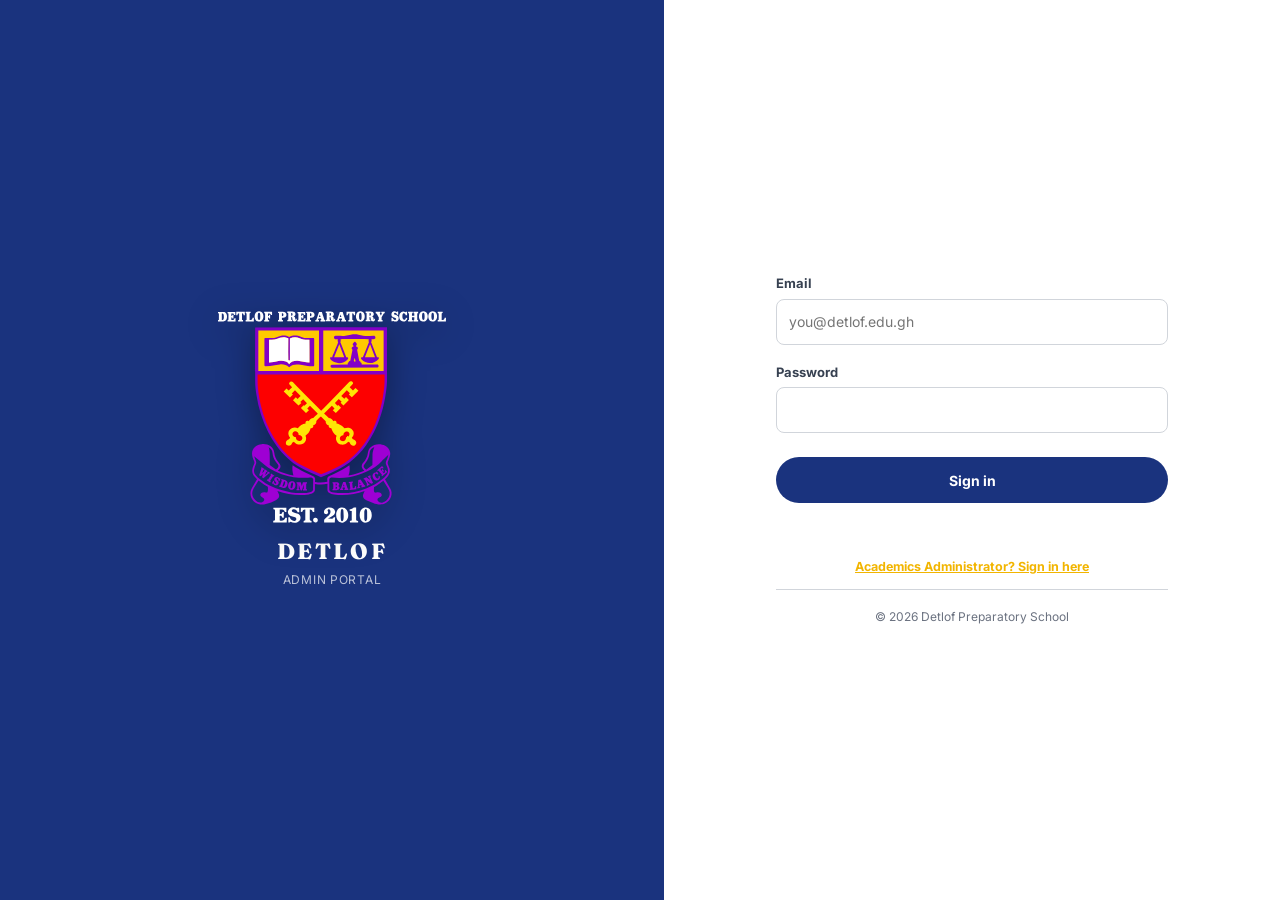
==== commit 52c81382: "Clear the sign-in left panel to the crest, and fix the last small tap targets Sign-in screen - Remov" ====
--- a/detlof-admin-bulk-import (6).html
+++ b/detlof-admin-bulk-import (6).html
@@ -460,6 +460,15 @@
       padding: 10px 12px; font-size: 14px; font-family: inherit; color: #111827;
     }
     .admin-login-form input:focus { outline: none; border-color: #3b82f6; box-shadow: 0 0 0 3px rgba(59,130,246,.15); }
+    /* Every sign-in control is a comfortable tap target. */
+    .admin-login-form input, .admin-login-form .login-btn { min-height: 46px; }
+    .academics-login-link {
+      display: inline-flex; align-items: center; justify-content: center;
+      min-height: 44px; padding: 0 10px; margin-top: 10px;
+      font-size: 12.5px; color: var(--crest-gold); font-weight: 700;
+      text-decoration: underline; border-radius: 8px;
+    }
+    .academics-login-link:hover { background: rgba(255, 255, 255, 0.1); }
     .admin-login-form .login-btn {
       width: 100%; background: #1a337e; color: #fff; font-weight: 700;
       padding: 11px 16px; border-radius: 9999px; border: 0; cursor: pointer; font-size: 14px;
@@ -597,12 +606,6 @@
        is hard to hit on a phone. */
     .btn { min-height: 44px; display: inline-flex; align-items: center; justify-content: center; }
     .profile-photo-btn { min-width: 44px; min-height: 44px; padding: 9px; }
-    .checkbox-row {
-      display: flex; align-items: center; gap: 10px; min-height: 44px;
-      padding: 8px 10px; border-radius: 8px; background: #faf7fc; cursor: pointer;
-    }
-    .checkbox-row input[type="checkbox"] { width: 20px; height: 20px; flex: 0 0 auto; }
-    .checkbox-row span { font-size: 12px; line-height: 1.4; text-transform: none; letter-spacing: 0; color: var(--ink); font-weight: 600; }
     .preview-close { min-width: 40px; min-height: 40px; font-size: 24px; }
 
     /* ---------------- heading icons ----------------
@@ -677,9 +680,9 @@
     .admin-guide-stage-note { margin: 0 0 8px; font-size: 11.5px; color: rgba(255, 255, 255, 0.76); line-height: 1.5; }
     .admin-guide-links { display: flex; flex-wrap: wrap; gap: 6px; }
     .admin-guide-link {
-      display: inline-flex; align-items: center; min-height: 36px; padding: 7px 12px;
+      display: inline-flex; align-items: center; min-height: 42px; padding: 8px 14px;
       border-radius: 999px; background: rgba(255, 255, 255, 0.14); color: #fff;
-      font-size: 12px; font-weight: 600; text-decoration: none;
+      font-size: 12.5px; font-weight: 600; text-decoration: none;
       border: 1px solid rgba(255, 255, 255, 0.2); transition: background 160ms ease, transform 160ms ease;
     }
     .admin-guide-link:hover { background: rgba(255, 255, 255, 0.28); transform: translateY(-1px); }
@@ -1230,8 +1233,8 @@
       .btn { min-height: 46px; }
       .field input, .field select, .field textarea { min-height: 46px; }
       .cred-head { min-height: 48px; }
-      .cred-action { min-height: 36px; display: inline-flex; align-items: center; }
-      .preview-close { min-width: 36px; min-height: 36px; }
+.cred-action { min-height: 40px; display: inline-flex; align-items: center; }
+    .preview-close { min-width: 40px; min-height: 40px; }
     }
 
     @media (min-width: 1500px) {
@@ -1279,7 +1282,7 @@
                 <span id="adminLoginBtnText">Sign in</span>
               </button>
               <div style="margin-top:14px;text-align:center;">
-                <a href="#" id="academicsAdminLoginLink" style="font-size:12px;color:var(--crest-gold);text-decoration:underline;">Academics Administrator? Sign in here</a>
+                <a href="#" id="academicsAdminLoginLink" class="academics-login-link">Academics Administrator? Sign in here</a>
               </div>
             </form>
 
@@ -1306,6 +1309,8 @@
 </div>
 
 <div id="adminContent" class="hidden">
+<!-- Class results are entered once, in "Publish Class Results". The Academics Admin
+     uploads a class there and publishes it from the review panel below. -->
 <div class="admin-guide" id="adminGuide">
   <h2 class="admin-guide-title">Admin panel guide</h2>
   <p class="admin-guide-sub">Thirteen sections, in the order they appear on this page. Everything is closed until you open it. Tap a line to open that section.</p>
@@ -1679,43 +1684,7 @@
            <p id="noPendingMsg" style="color:var(--muted);text-align:center;padding:20px;">No pending items awaiting approval.</p>
          </section>
 
-         <section class="card" style="margin-bottom:18px;">
-           <h2 class="section-heading-host"><span class="section-caret" aria-hidden="true"></span><span class="heading-icon"><svg class="icon icon-md" viewBox="0 0 24 24" aria-hidden="true" focusable="false"><path fill="currentColor" d="M12 3l5 5h-3v6h-4V8H7l5-5zM4 17h2v2h12v-2h2v4H4v-4z"/></svg></span> Bulk Upload Term Results (Excel/CSV)</h2>
-           <p class="sub">Upload a CSV file with columns: Student Name, Class, Student ID, Subject, SBA 1, SBA 2, Project, Exam Score. The system will match students by name to send results to their portals.</p>
-           <form id="bulkResultsForm">
-             <div class="row-2">
-               <div class="field">
-                 <label for="resultsTerm">Academic Term</label>
-                 <select id="resultsTerm" required>
-                   <option value="term1">First Term</option>
-                   <option value="term2">Second Term</option>
-                   <option value="term3">Third Term</option>
-                 </select>
-               </div>
-                <div class="field">
-                  <label for="resultsFile">CSV File</label>
-                  <input type="file" id="resultsFile" accept=".csv,text/csv" required />
-                </div>
-              </div>
-              <div class="field">
-                <label>Preview / Parsed Data</label>
-                <div id="resultsPreview" style="max-height:260px;overflow:auto;border:1px solid var(--line);border-radius:6px;padding:10px;font-size:11px;background:#fff;">
-                  <p style="color:var(--muted);text-align:center;padding:20px;margin:0;">Choose a CSV file to preview its contents here.</p>
-                </div>
-              </div>
-              <div class="field">
-                <label class="checkbox-row">
-                  <input type="checkbox" id="resultsPublishNow" />
-                  <span>Publish to student portals immediately (skip Academic Admin approval)</span>
-                </label>
-              </div>
-              <div style="display:flex;gap:10px;margin-top:12px;flex-wrap:wrap;">
-                <button class="btn btn-teal" type="submit">Upload &amp; Publish Results</button>
-                <button type="button" class="btn btn-outline" id="downloadResultsTemplate" style="padding:7px 11px;font-size:11px;">Download CSV Template</button>
-                <button type="button" class="btn btn-outline" id="downloadRosterTemplateBtn" style="padding:7px 11px;font-size:11px;">Download Class Roster Template</button>
-              </div>
-</form>
-           </section>
+         
 
           <form id="releaseResultsForm" class="update-card admin-only" style="margin-bottom:18px;">
            <h3 style="margin:0 0 8px;font-size:14px;"><span class="heading-icon heading-icon-sm"><svg class="icon icon-sm" viewBox="0 0 24 24" aria-hidden="true" focusable="false"><path fill="currentColor" d="M12 2a10 10 0 1 0 0 20 10 10 0 0 0 0-20z0 0 0-1 1zm13.5 2a4.5 4.5 0 0 0-2.5-4v8a4.5 4.5 0 0 0 2.5-4zM14 3.2v2.1a7 7 0 0 1 0 13.4v2.1a9 9 0 0 0 0-17.6z"/></svg></span>Release Term Results &amp; Calculate Promotions</h3>
@@ -2242,10 +2211,10 @@
   </div>
   </main>
 
-  <script src="detlof-icons.js"></script>
-  <script src="detlof-roster.js"></script>
-  <script src="detlof-school.js"></script>
-  <script src="detlof-report.js"></script>
+  <script src="detlof-icons.js?v=pre-jhs3-2026"></script>
+  <script src="detlof-roster.js?v=pre-jhs3-2026"></script>
+  <script src="detlof-school.js?v=pre-jhs3-2026"></script>
+  <script src="detlof-report.js?v=pre-jhs3-2026"></script>
   <script>
     const STORAGE_KEY = "detlof_bulk_import_codes";
 
@@ -2451,7 +2420,13 @@
         const map = new Map();
         defaultSeedCodes.forEach((record) => map.set(String(record.studentId).toUpperCase(), mergeStoredRecord({}, record)));
         if (Array.isArray(parsed)) {
-          parsed.forEach((record) => {
+          // A returning browser still holds the previous school structure. Map it
+          // onto the current roster before merging, so old classes do not appear
+          // again and no student ends up under two Student IDs.
+          const migrated = typeof detlofMigrateStoredRecords === "function"
+            ? detlofMigrateStoredRecords(parsed)
+            : parsed;
+          migrated.forEach((record) => {
             if (!record || !record.studentId) return;
             const key = String(record.studentId).toUpperCase();
             const existing = map.get(key);
@@ -5511,148 +5486,9 @@
   }
 
 
-  bindEvent("resultsFile", "change", function (e) {
-    const file = e.target.files[0];
-    if (!file) return;
-    readCSVFile(file, function (rows, f) {
-      const headers = rows[0];
-      const cols = detectResultsColumns(headers);
-      const missing = [];
-      if (cols.subjectIdx < 0) missing.push("Subject");
-      if (cols.classScoreIdx < 0) missing.push("Class Score");
-      if (cols.examScoreIdx < 0) missing.push("Exam Score");
-      if (cols.nameIdx < 0 && cols.studentIdIdx < 0) missing.push("Student Name or Student ID");
-
-      if (missing.length) {
-        renderPreviewTable("resultsPreview", rows, {
-          fileName: f.name,
-          mapping: describeMapping(headers, cols),
-          error: "Missing required column(s): " + missing.join(", ") + ". Download the template for the correct format.",
-        });
-        return;
-      }
-
-      const existing = getStoredRecords();
-      let matched = 0;
-      rows.slice(1).forEach((row) => {
-        if (findStudentRecord(existing, row[cols.nameIdx], row[cols.classIdx], row[cols.studentIdIdx])) matched += 1;
-      });
-
-      renderPreviewTable("resultsPreview", rows, {
-        fileName: f.name,
-        mapping: describeMapping(headers, cols),
-        note: matched + " of " + (rows.length - 1) + " rows match a student in the register",
-      });
-    }, function (message) {
-      renderPreviewError("resultsPreview", message);
-    });
-  });
-
-  bindEvent("bulkResultsForm", "submit", async function (e) {
-    e.preventDefault();
-    const file = document.getElementById("resultsFile").files[0];
-    if (!file) { reportWarning("Select a CSV file first"); return; }
-    const termKey = document.getElementById("resultsTerm").value;
-    const publishNow = document.getElementById("resultsPublishNow") && document.getElementById("resultsPublishNow").checked;
-
-    readCSVFile(file, async function (rows) {
-      if (rows.length < 2) { reportWarning("The file needs a header row and at least one data row."); return; }
-      const headers = rows[0];
-      const cols = detectResultsColumns(headers);
-      if (cols.subjectIdx < 0 || cols.classScoreIdx < 0 || cols.examScoreIdx < 0) {
-        renderPreviewError("resultsPreview", "The file is missing the Subject, Class Score or Exam Score column. Download the template for the correct format.");
-        reportWarning("Missing required columns in the uploaded file");
-        return;
-      }
-
-      const existing = getStoredRecords();
-      const records = getStoredRecords();
-      const resultsData = [];
-      const unmatched = [];
-
-      rows.slice(1).forEach((row) => {
-        const rec = findStudentRecord(existing, row[cols.nameIdx], row[cols.classIdx], row[cols.studentIdIdx]);
-        if (!rec) {
-          if (String(row[cols.subjectIdx] || "").trim()) {
-            unmatched.push([row[cols.nameIdx], row[cols.classIdx], row[cols.studentIdIdx]].filter(Boolean).join(" / "));
-          }
-          return;
-        }
-        const classScore = Number(String(row[cols.classScoreIdx]).replace("%", "").trim());
-        const examScore = Number(String(row[cols.examScoreIdx]).replace("%", "").trim());
-        if (Number.isNaN(classScore) || Number.isNaN(examScore)) return;
-        const totalScore = Math.round((classScore + examScore) * 100) / 100;
-        resultsData.push({
-          studentId: rec.studentId,
-          fullName: rec.fullName,
-          class: rec.currentClass,
-          subject: String(row[cols.subjectIdx] || "").trim(),
-          classScore,
-          examScore,
-          totalScore,
-          grade: gradeFromTotal(totalScore),
-          remark: String(row[cols.remarkIdx] || "").trim() || "Keep it up",
-        });
-      });
-
-      if (!resultsData.length) {
-        renderPreviewError("resultsPreview", "No rows could be matched to students in the register. Check the Student Name / Student ID column, or generate the class credentials first.");
-        reportWarning("No students matched the uploaded file");
-        return;
-      }
-
-      renderPreviewTable("resultsPreview", rows, {
-        fileName: file.name,
-        mapping: describeMapping(headers, cols),
-        note: resultsData.length + " result row(s) ready for " + termKey.replace("term", "Term ") +
-          (unmatched.length ? " \u00b7 " + unmatched.length + " row(s) did not match a student" : ""),
-      });
-
-      if (publishNow) {
-        await publishResultsToPortals(termKey, resultsData);
-        reportSuccess("Published " + resultsData.length + " result row(s) to " + termKey.replace("term", "Term ") + " student portals.");
-      } else {
-        addPendingApproval("results", { termKey, resultsData, matchedCount: new Set(resultsData.map((r) => r.studentId)).size, createdBy: teacherLabel(), createdAt: stampIso() });
-        reportSuccess("Results for " + termKey.replace("term", "Term ") + " queued for Academic Admin approval (" + new Set(resultsData.map((r) => r.studentId)).size + " students matched).");
-      }
-      renderPendingApprovals();
-    }, function (message) {
-      renderPreviewError("resultsPreview", message);
-      reportError("Could not read the uploaded file");
-    });
-  });
-
-  bindEvent("downloadResultsTemplate", "click", function () {
-    const className = document.getElementById("recordClass").value;
-    const roster = getStoredRecords().filter((r) => r.currentClass === className);
-    const subjects = ["Mathematics", "English Language", "Integrated Science", "Computing / ICT", "Social Studies"];
-    const lines = [csvRow(["Student Name", "Class", "Student ID", "Subject", "Class Score", "Exam Score", "Remark"])];
-    if (roster.length) {
-      roster.slice(0, 12).forEach((rec) => {
-        subjects.forEach((subject) => {
-          lines.push(csvRow([rec.fullName, rec.currentClass, rec.studentId, subject, "", "", ""]));
-        });
-      });
-    } else {
-      lines.push(csvRow(["KRISTEN DENNISON ESSOUN", "KG 1", "KG1-0001", "Mathematics", "32", "56", "Very good"]));
-    }
-    downloadTextFile("results-upload-template.csv", lines.join("\r\n"), "text/csv");
-    reportSuccess("Downloaded the results template" + (roster.length ? " for " + roster.length + " " + className + " student(s)." : "."));
-  });
-
-  bindEvent("downloadRosterTemplateBtn", "click", function () {
-    const className = document.getElementById("recordClass").value;
-    const roster = getStoredRecords().filter((r) => r.currentClass === className);
-    if (!roster.length) { reportWarning("No students found in " + className); return; }
-    const lines = [csvRow(["Student Name", "Class", "Student ID", "Subject", "Class Score", "Exam Score", "Remark"])];
-    roster.forEach((rec) => {
-      ["Mathematics", "English Language", "Integrated Science", "Computing / ICT", "Social Studies"].forEach((subject) => {
-        lines.push(csvRow([rec.fullName, rec.currentClass, rec.studentId, subject, "", "", ""]));
-      });
-    });
-    downloadTextFile(className.replace(/\s+/g, "_") + "_results_template.csv", lines.join("\r\n"), "text/csv");
-    reportSuccess("Downloaded a results template for " + roster.length + " " + className + " student(s).");
-  });
+
+
+
 
   bindEvent("academicsAdminLoginLink", "click", function (e) {
     e.preventDefault();
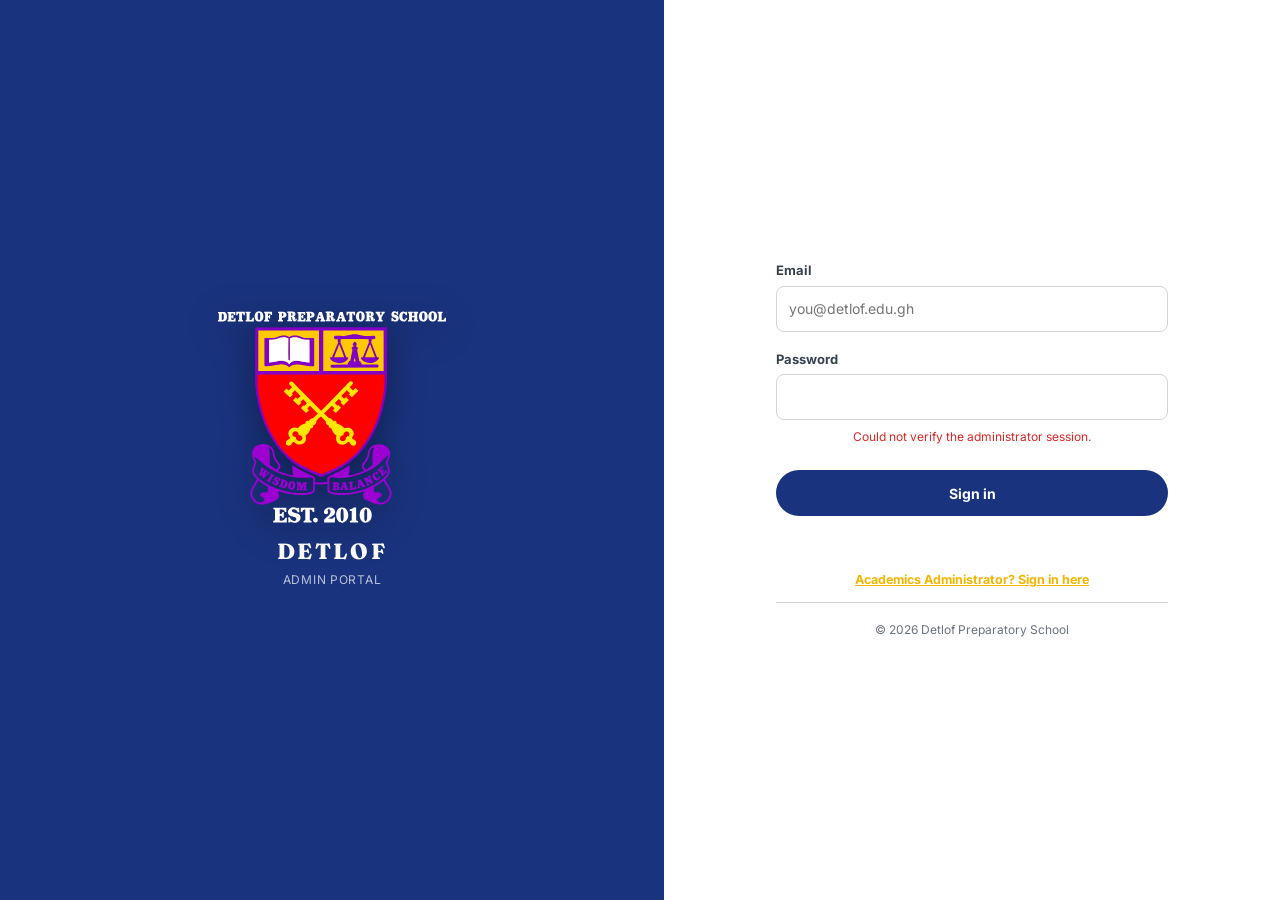
==== commit f763d773: "Fix admin logins after restart, PDF pop-up blocking, and the editor's class/student pickers Inspecti" ====
--- a/detlof-admin-bulk-import (6).html
+++ b/detlof-admin-bulk-import (6).html
@@ -955,6 +955,10 @@
     /* Very large screens: keep lines readable instead of stretching edge to edge. */
     @media (min-width: 1500px) {
       .admin-shell, main { max-width: 1440px; margin-left: auto; margin-right: auto; }
+      #adminPasswordDialog { width: min(460px, 92vw); border: 0; border-radius: 16px; padding: 22px; box-shadow: 0 18px 50px rgba(0,0,0,.3); }
+      #adminPasswordDialog::backdrop { background: rgba(26,15,32,.62); }
+      #adminPasswordDialog form { display: grid; gap: 12px; }
+      #adminPasswordDialog input { width: 100%; min-height: 44px; }
     }
     @media (max-width: 1200px) {
       .row-2 { grid-template-columns: repeat(auto-fit, minmax(260px, 1fr)); }
@@ -1241,6 +1245,48 @@
       .admin-shell, main { max-width: 1440px; margin-left: auto; margin-right: auto; }
     }
 
+    /* Keep fixed dialogs scrollable on short screens and prevent grid children
+       or native file inputs from widening the page on narrow devices. */
+    .grid > *,
+    .row-2 > *,
+    .maint-grid > * {
+      min-width: 0;
+    }
+
+    input[type="file"] {
+      width: 100%;
+      max-width: 100%;
+      min-width: 0;
+    }
+
+    @media (max-width: 768px) {
+      .admin-login-screen {
+        overflow-y: auto;
+        overscroll-behavior: contain;
+      }
+
+      .admin-login-left,
+      .admin-login-right {
+        min-width: 0;
+      }
+    }
+
+    @media (max-width: 560px) {
+      .grid,
+      .row-2,
+      .maint-grid {
+        grid-template-columns: minmax(0, 1fr);
+      }
+
+      .grid > div {
+        min-width: 0;
+      }
+
+      .step-list > li {
+        min-width: 0;
+      }
+    }
+
   </style>
 </head>
 <body>
@@ -1255,9 +1301,27 @@
     <div class="top-actions">
       <span class="role-badge" id="roleBadge">Welcome</span>
       <span class="sync-pill" id="syncIndicator"><span class="sync-dot"></span>Synced (0 active student codes)</span>
+      <button type="button" class="btn btn-outline hidden" id="adminChangePasswordBtn" style="padding:7px 11px;font-size:11px;">Change Password</button>
+      <button type="button" class="btn btn-outline hidden" id="adminLogoutBtn" style="padding:7px 11px;font-size:11px;">Sign out</button>
       <a class="btn btn-outline" href="detlof-student-portal.html" style="padding:7px 11px;font-size:11px;">Go to Student Login →</a>
     </div>
   </header>
+  <dialog id="adminPasswordDialog" aria-labelledby="adminPasswordHeading">
+    <form id="adminPasswordForm">
+      <h2 id="adminPasswordHeading" style="margin:0;">Change Administrator Password</h2>
+      <label for="adminCurrentPassword">Current password</label>
+      <input id="adminCurrentPassword" type="password" autocomplete="current-password" required />
+      <label for="adminNewPassword">New password (12 or more characters)</label>
+      <input id="adminNewPassword" type="password" autocomplete="new-password" minlength="12" maxlength="256" required />
+      <label for="adminConfirmPassword">Confirm new password</label>
+      <input id="adminConfirmPassword" type="password" autocomplete="new-password" minlength="12" maxlength="256" required />
+      <div id="adminPasswordError" class="admin-login-error hidden" role="alert"></div>
+      <div style="display:flex;gap:8px;justify-content:flex-end;">
+        <button type="button" class="btn btn-outline" id="adminPasswordCancelBtn">Cancel</button>
+        <button type="submit" class="btn btn-gold" id="adminPasswordSubmitBtn">Update Password</button>
+      </div>
+    </form>
+  </dialog>
 
    <main id="adminMain" class="container">
       <div id="adminLoginScreen" class="admin-login-screen">
@@ -1687,7 +1751,7 @@
          
 
           <form id="releaseResultsForm" class="update-card admin-only" style="margin-bottom:18px;">
-           <h3 style="margin:0 0 8px;font-size:14px;"><span class="heading-icon heading-icon-sm"><svg class="icon icon-sm" viewBox="0 0 24 24" aria-hidden="true" focusable="false"><path fill="currentColor" d="M12 2a10 10 0 1 0 0 20 10 10 0 0 0 0-20z0 0 0-1 1zm13.5 2a4.5 4.5 0 0 0-2.5-4v8a4.5 4.5 0 0 0 2.5-4zM14 3.2v2.1a7 7 0 0 1 0 13.4v2.1a9 9 0 0 0 0-17.6z"/></svg></span>Release Term Results &amp; Calculate Promotions</h3>
+           <h3 style="margin:0 0 8px;font-size:14px;"><span class="heading-icon heading-icon-sm"><svg class="icon icon-sm" viewBox="0 0 24 24" aria-hidden="true" focusable="false"><path fill="currentColor" d="M3 10v4a1 1 0 0 0 1 1h3l4 4V5L7 9H4a1 1 0 0 0-1 1zm13.5 2a4.5 4.5 0 0 0-2.5-4v8a4.5 4.5 0 0 0 2.5-4zM14 3.2v2.1a7 7 0 0 1 0 13.4v2.1a9 9 0 0 0 0-17.6z"/></svg></span>Release Term Results &amp; Calculate Promotions</h3>
            <p style="margin:0 0 12px;font-size:11px;color:var(--muted);">
              Click to finalize the selected term. For Term 3, the system will automatically calculate
              cumulative GPA, grade distribution across all terms, determine promotion status, and send
@@ -2204,8 +2268,11 @@
           </div>
           <div class="field"><label>Message</label><textarea id="annMessage" placeholder="Type the announcement students will see on their portal…" required></textarea></div>
           <div class="field"><label>Target Class (optional)</label><input id="annClass" list="annClassList" placeholder="Leave blank to send to all classes" /><datalist id="annClassList"></datalist></div>
-          <button class="btn btn-teal" type="submit">Broadcast to All Portals</button>
+          <input id="annEditingId" type="hidden" />
+          <button id="annSubmitBtn" class="btn btn-teal" type="submit">Publish Announcement</button>
+          <button id="annCancelEdit" class="btn btn-outline hidden" type="button">Cancel Edit</button>
         </form>
+        <div id="managedAnnouncements" aria-live="polite" style="margin-top:18px;"></div>
       </section>
     </div>
   </div>
@@ -2242,10 +2309,11 @@
     // Several sections have their own student picker, so whichever one the
     // administrator used has to be honoured. Declared up here because boot runs
     // before the functions below are reached.
-    const STUDENT_PICKER_IDS = [
+const STUDENT_PICKER_IDS = [
       "maintStudentName",          // section 5, Student Records Maintenance
-      "adminProfileStudentName",   // section 6, Student Profile
-      "recordStudentName",         // section 8, Records and Actions
+      "adminProfileStudentName",   // section 4, Student Profile
+      "recordStudentName",         // section 6, Records and Actions
+      "editorStudent",             // section 6, Student Portal Editor
       "previewStudent",            // section 12, Preview and Send
     ];
 
@@ -2453,20 +2521,15 @@
       return "DPS-25-" + String(num).padStart(4, "0");
     }
 
-    const urlParams = new URLSearchParams(window.location.search);
-    const ADMIN_CREDENTIALS = [
-      { email: "admin@detlof.edu.gh", password: "DetlofAdmin2026!", name: "Administrator", role: "admin" },
-      { email: "teacher@detlof.edu.gh", password: "DetlofTeacher2026!", name: "Class Teacher", role: "teacher" },
-    ];
     let currentRole = "teacher";
-    let teacherName = decodeURIComponent(urlParams.get("teacher") || "") || "Class Teacher";
+    let teacherName = "Class Teacher";
     let isTeacher = true;
     let isAuthenticated = false;
 
     function initRoleUI() {
       document.body.classList.toggle("teacher-mode", isTeacher);
       const roleBadge = document.getElementById("roleBadge");
-      if (roleBadge) roleBadge.textContent = "Welcome";
+      if (roleBadge) roleBadge.textContent = currentRole === "academic_admin" ? "Academic Admin" : isTeacher ? "Teacher" : "Administrator";
       const roleSubtitle = document.getElementById("roleSubtitle");
       if (roleSubtitle) roleSubtitle.textContent = isTeacher ? "Teacher Portal — Academic Records & Timetable" : "ADMIN BULK IMPORT & STUDENT LOGIN CODE GENERATOR";
       const roleBanner = document.getElementById("roleBanner");
@@ -2474,6 +2537,8 @@
       const profileSection = document.getElementById("adminProfileSection");
       if (profileSection) profileSection.classList.toggle("hidden", currentRole !== "admin");
       document.querySelectorAll(".admin-only").forEach((el) => { el.style.display = ""; });
+      document.getElementById("adminLogoutBtn").classList.toggle("hidden", !isAuthenticated);
+      document.getElementById("adminChangePasswordBtn").classList.toggle("hidden", !isAuthenticated);
     }
 
     function showLoginScreen() {
@@ -2483,7 +2548,13 @@
       if (screen) screen.classList.remove("hidden");
     }
 
-    function showMainPanel() {
+    async function showMainPanel() {
+      const response = await fetch("/api/admin/students");
+      if (response.status === 401) throw new Error("Your administrator session has expired. Please sign in again.");
+      if (!response.ok) throw new Error("Could not load the secure student register (HTTP " + response.status + ").");
+      const serverData = await response.json();
+      if (!Array.isArray(serverData.students)) throw new Error("The server returned an invalid student register.");
+      saveStoredRecords(serverData.students);
       const content = document.getElementById("adminContent");
       const screen = document.getElementById("adminLoginScreen");
       if (content) content.classList.remove("hidden");
@@ -2505,6 +2576,7 @@
       refreshPreviewTargets();
       fillDatalist("editorClassList", DETLOF_CLASS_ORDER);
       setupCollapsibleSections();
+      await loadManagedAnnouncements();
       fillDatalist("previewStudentNames", []);
       fillDatalist("maintStudentNames", activeRecords().map((r) => r.fullName));
       loadEditor();
@@ -2516,20 +2588,32 @@
       syncRecordsToPortal(seed);
     }
 
-    const auth = JSON.parse(sessionStorage.getItem("detlof_admin_auth") || "{}");
-    if (auth && auth.role) {
-      currentRole = auth.role === "teacher" ? "teacher" : "admin";
-      teacherName = auth.teacherName || (currentRole === "teacher" ? "Class Teacher" : "Administrator");
+    async function applyAdminIdentity(user) {
+      currentRole = user.role;
+      teacherName = user.name || user.email;
       isTeacher = currentRole === "teacher";
       isAuthenticated = true;
-      showMainPanel();
-    } else {
+      await showMainPanel();
+    }
+
+    async function restoreAdminSession() {
       showLoginScreen();
+      try {
+        const response = await fetch("/api/admin/session");
+        if (response.status === 401) return;
+        if (!response.ok) throw new Error("Could not verify the administrator session.");
+        const data = await response.json();
+        if (data.authenticated && data.user) await applyAdminIdentity(data.user);
+      } catch (error) {
+        const errorBox = document.getElementById("adminLoginError");
+        errorBox.textContent = error.message || "Could not reach the secure administrator service.";
+        errorBox.classList.remove("hidden");
+      }
     }
 
     const adminLoginForm = document.getElementById("adminLoginForm");
     if (adminLoginForm) {
-      adminLoginForm.addEventListener("submit", (e) => {
+      adminLoginForm.addEventListener("submit", async (e) => {
         e.preventDefault();
         const email = (document.getElementById("adminLoginEmail").value || "").trim().toLowerCase();
         const password = document.getElementById("adminLoginPassword").value || "";
@@ -2539,25 +2623,27 @@
         if (errorBox) errorBox.classList.add("hidden");
         if (btn) btn.disabled = true;
         if (btnText) btnText.textContent = "Signing in…";
-        // Simulate brief auth delay for UX
-        setTimeout(() => {
-          let ok = false;
-          const match = ADMIN_CREDENTIALS.find((a) => a.email.toLowerCase() === email && a.password === password);
-          if (match) {
-            ok = true;
-            currentRole = match.role || "teacher";
-            teacherName = match.name;
-            isTeacher = currentRole === "teacher";
+        try {
+          const response = await fetch("/api/admin/login", {
+            method: "POST",
+            headers: { "Content-Type": "application/json" },
+            body: JSON.stringify({ email, password }),
+          });
+          const data = await response.json();
+          if (!response.ok) throw new Error(data.error || "Administrator sign-in failed.");
+          if (!data.user || data.user.role === "academic_admin") {
+            throw new Error("Use the Academic Administrator sign-in for this account.");
           }
+          await applyAdminIdentity(data.user);
+        } catch (error) {
+          if (errorBox) {
+            errorBox.textContent = error.message || "Could not reach the secure administrator service.";
+            errorBox.classList.remove("hidden");
+          }
+        } finally {
           if (btn) btn.disabled = false;
           if (btnText) btnText.textContent = "Sign in";
-          if (!ok) {
-            if (errorBox) { errorBox.textContent = "Invalid credentials. Please try again."; errorBox.classList.remove("hidden"); }
-            return;
-          }
-          sessionStorage.setItem("detlof_admin_auth", JSON.stringify({ role: currentRole, teacherName: teacherName }));
-          showMainPanel();
-         }, 400);
+        }
        });
         bindEvent("currentClass", "change", function () {
           populateQuickGenerateNames();
@@ -2570,6 +2656,65 @@
         bindEvent("fullName", "change", applyRosterIdentityToSingleForm);
         bindEvent("fullName", "blur", applyRosterIdentityToSingleForm);
       }
+
+      populateClassSelects();
+      restoreAdminSession();
+
+    bindEvent("adminLogoutBtn", "click", async function () {
+      try {
+        const response = await fetch("/api/admin/logout", { method: "POST" });
+        if (!response.ok) throw new Error("Could not sign out (HTTP " + response.status + ").");
+        localStorage.removeItem(STORAGE_KEY);
+        isAuthenticated = false;
+        currentRole = "teacher";
+        isTeacher = true;
+        showLoginScreen();
+      } catch (error) {
+        window.alert(error.message || "Could not contact the administrator service.");
+      }
+    });
+
+    bindEvent("adminChangePasswordBtn", "click", function () {
+      document.getElementById("adminPasswordError").classList.add("hidden");
+      document.getElementById("adminPasswordDialog").showModal();
+    });
+    bindEvent("adminPasswordCancelBtn", "click", function () {
+      document.getElementById("adminPasswordDialog").close();
+    });
+    bindEvent("adminPasswordForm", "submit", async function (event) {
+      event.preventDefault();
+      const error = document.getElementById("adminPasswordError");
+      const button = document.getElementById("adminPasswordSubmitBtn");
+      const currentPassword = document.getElementById("adminCurrentPassword").value;
+      const newPassword = document.getElementById("adminNewPassword").value;
+      const confirmation = document.getElementById("adminConfirmPassword").value;
+      error.classList.add("hidden");
+      if (newPassword !== confirmation) {
+        error.textContent = "The new passwords do not match.";
+        error.classList.remove("hidden");
+        return;
+      }
+      button.disabled = true;
+      button.textContent = "Updating…";
+      try {
+        const response = await fetch("/api/admin/password", {
+          method: "POST",
+          headers: { "Content-Type": "application/json" },
+          body: JSON.stringify({ currentPassword, newPassword }),
+        });
+        const data = await response.json();
+        if (!response.ok) throw new Error(data.error || "Could not update the password.");
+        document.getElementById("adminPasswordForm").reset();
+        document.getElementById("adminPasswordDialog").close();
+        reportSuccess("Administrator password updated.");
+      } catch (failure) {
+        error.textContent = failure.message || "Could not contact the administrator service.";
+        error.classList.remove("hidden");
+      } finally {
+        button.disabled = false;
+        button.textContent = "Update Password";
+      }
+    });
 
     // escapeHtml, the grading helpers and the report builders come from
     // detlof-report.js, which is loaded just above this script.
@@ -2658,30 +2803,27 @@
             source: "detlof-admin-bulk-import (6).html",
           }),
         });
-        let data = {};
-        if (res) {
-          try { data = await res.json(); } catch { data = {}; }
-        }
-        if (res && res.ok && Array.isArray(data.students)) {
-          const existing = getStoredRecords();
-          const map = new Map();
-          existing.forEach((item) => map.set(String(item.studentId).toUpperCase(), item));
-          data.students.forEach((item) => {
-            if (item && item.studentId) {
-              const key = String(item.studentId).toUpperCase();
-              map.set(key, mergeStoredRecord(map.get(key), item));
-            }
-          });
-          const merged = Array.from(map.values());
-          saveStoredRecords(merged);
-          renderTable(merged);
-          populateAdminProfileStudents();
-          if (indicator) indicator.textContent = "Synced (" + merged.length + " active student codes)";
-        } else {
-          if (indicator) indicator.textContent = "Saved locally & ready for login";
-        }
-      } catch {
-        if (indicator) indicator.textContent = "Saved locally & ready for login";
+        if (!res) throw new Error("The secure portal server could not be reached.");
+        const data = await res.json();
+        if (!res.ok) throw new Error(data.error || "Student records were not saved (HTTP " + res.status + ").");
+        if (!Array.isArray(data.students)) throw new Error("The server returned an invalid student list.");
+        const existing = getStoredRecords();
+        const map = new Map();
+        existing.forEach((item) => map.set(String(item.studentId).toUpperCase(), item));
+        data.students.forEach((item) => {
+          if (item && item.studentId) {
+            const key = String(item.studentId).toUpperCase();
+            map.set(key, mergeStoredRecord(map.get(key), item));
+          }
+        });
+        const merged = Array.from(map.values());
+        saveStoredRecords(merged);
+        renderTable(merged);
+        populateAdminProfileStudents();
+        if (indicator) indicator.textContent = "Synced (" + merged.length + " active student codes)";
+      } catch (error) {
+        if (indicator) indicator.textContent = "Sync failed — server save not confirmed";
+        reportError(error.message || "Could not save student records to the server.");
       }
     }
 
@@ -3654,8 +3796,13 @@
     });
 
     // Wraps an async handler so a failure is reported rather than swallowed.
-    function withFeedback(button, context, work) {
+    // Pass { print: true } when the handler produces a report or receipt: the
+    // print window is opened here, synchronously, because the promise chain below
+    // would otherwise lose the browser's user gesture and be blocked as a pop-up.
+    function withFeedback(button, context, work, options) {
       const wasDisabled = button ? button.disabled : false;
+      const wantsPrint = !!(options && options.print);
+      if (wantsPrint && typeof reservePrintWindow === "function") reservePrintWindow();
       if (button) {
         button.classList.add("is-loading");
         button.disabled = true;
@@ -3667,6 +3814,11 @@
           if (button) {
             button.classList.remove("is-loading");
             button.disabled = wasDisabled;
+          }
+          // Do not leave a blank window hanging if nothing was printed.
+          if (wantsPrint && typeof reservedPrintWindow !== "undefined" && reservedPrintWindow && !reservedPrintWindow.closed) {
+            const used = reservedPrintWindow.document && reservedPrintWindow.document.body && reservedPrintWindow.document.body.children.length > 0;
+            if (!used && typeof releasePrintWindow === "function") releasePrintWindow();
           }
         });
     }
@@ -4950,12 +5102,12 @@
       if (!record) { reportWarning("Select a student first."); return; }
       const totals = detlofBillTotals(record);
       if (totals.billed <= 0) { reportWarning("No fees are on this student's account yet, so there is no receipt to save."); return; }
-      withFeedback(this, "Building the receipt", async () => {
-        await saveEditor();
-        if (openPrintPreview(renderFeeReceiptHTML(record), "Please allow pop-ups to save the receipt.")) {
-          reportSuccess("Receipt " + buildReceiptNumber(record) + " opened. Choose 'Save as PDF' to keep it.");
-        }
-      });
+withFeedback(this, "Building the receipt", async () => {
+  await saveEditor();
+  if (openPrintPreview(renderFeeReceiptHTML(record), "Please allow pop-ups to save the receipt.")) {
+  reportSuccess("Receipt " + buildReceiptNumber(record) + " opened. Choose 'Save as PDF' to keep it.");
+  }
+  }, { print: true });
     });
 
     bindEvent("editorReceiptSmsBtn", "click", function () {
@@ -5092,7 +5244,7 @@
       if (!record) { reportWarning("Choose a class and a student in this section first."); return; }
       withFeedback(this, "Building the parent report", async () => {
         await sendParentPdfFlow(record, document.getElementById("previewTerm").value);
-      });
+      }, { print: true });
     });
 
     // Academics Admin: send every student in an approved batch their own PDF.
@@ -5236,30 +5388,124 @@
       const category = document.getElementById("annCategory").value;
       const targetClass = document.getElementById("annClass").value.trim();
       if (!title || !message) return;
-      const updateObj = {
-        id: "ann-" + Date.now(),
-        title,
-        category,
-        message,
-        date: stampDate(),
-        createdAt: stampIso(),
-        createdBy: teacherLabel(),
-        individual: false,
-      };
-      const records = getStoredRecords().map((rec) => {
-        if (targetClass && rec.currentClass !== targetClass) return rec;
-        const updates = Array.isArray(rec.updates) ? rec.updates : [];
-        updates.push({ ...updateObj });
-        rec.updatedBy = teacherLabel();
-        rec.updatedAt = stampIso();
-        return rec;
-      });
-      saveStoredRecords(records);
-      renderTable(records);
-      await syncRecordsToPortal(records);
-      event.target.reset();
-       reportSuccess("Broadcast announcement sent to " + (targetClass || "all") + " student portal(s).");
-     });
+      const editingId = document.getElementById("annEditingId").value;
+      const submitButton = document.getElementById("annSubmitBtn");
+      submitButton.disabled = true;
+      try {
+        const response = await fetch(editingId
+          ? "/api/admin/announcements/" + encodeURIComponent(editingId)
+          : "/api/admin/announcements", {
+          method: editingId ? "PUT" : "POST",
+          headers: { "Content-Type": "application/json" },
+          body: JSON.stringify({ title, message, category, targetClass }),
+        });
+        const data = await response.json();
+        if (!response.ok) throw new Error(data.error || "Could not save the announcement.");
+        event.target.reset();
+        resetAnnouncementEditor();
+        await loadManagedAnnouncements();
+        reportSuccess(editingId ? "Announcement updated and published." : "Announcement published to the public site and student portals.");
+      } catch (error) {
+        reportError(error.message || "Could not save the announcement.");
+      } finally {
+        submitButton.disabled = false;
+      }
+    });
+
+    function resetAnnouncementEditor() {
+      document.getElementById("annEditingId").value = "";
+      document.getElementById("annSubmitBtn").textContent = "Publish Announcement";
+      document.getElementById("annCancelEdit").classList.add("hidden");
+    }
+
+    async function loadManagedAnnouncements() {
+      const container = document.getElementById("managedAnnouncements");
+      if (!container) return;
+      try {
+        const response = await fetch("/api/announcements");
+        if (!response.ok) throw new Error("Could not load announcements (HTTP " + response.status + ").");
+        const announcements = await response.json();
+        if (!Array.isArray(announcements)) throw new Error("The server returned an invalid announcement list.");
+        container.replaceChildren();
+        const heading = document.createElement("h3");
+        heading.textContent = "Published Announcements";
+        container.appendChild(heading);
+        if (!announcements.length) {
+          const empty = document.createElement("p");
+          empty.textContent = "No announcements have been published.";
+          container.appendChild(empty);
+          return;
+        }
+        announcements.forEach((announcement) => {
+          const item = document.createElement("article");
+          item.style.cssText = "border:1px solid var(--line);border-radius:10px;padding:12px;margin:10px 0;background:#fff;";
+          const title = document.createElement("strong");
+          title.textContent = announcement.title;
+          const message = document.createElement("p");
+          message.textContent = announcement.message || announcement.body || "";
+          const meta = document.createElement("small");
+          meta.textContent = [announcement.category, announcement.targetClass || "All classes", announcement.date].filter(Boolean).join(" · ");
+          const edit = document.createElement("button");
+          edit.type = "button";
+          edit.className = "btn btn-outline";
+          edit.textContent = "Edit";
+          edit.dataset.announcementAction = "edit";
+          edit.dataset.announcementId = announcement.id;
+          const remove = document.createElement("button");
+          remove.type = "button";
+          remove.className = "btn btn-outline";
+          remove.textContent = "Delete";
+          remove.dataset.announcementAction = "delete";
+          remove.dataset.announcementId = announcement.id;
+          const actions = document.createElement("div");
+          actions.style.cssText = "display:flex;gap:8px;flex-wrap:wrap;margin-top:8px;";
+          actions.append(edit, remove);
+          item.append(meta, document.createElement("br"), title, message, actions);
+          container.appendChild(item);
+        });
+        container.querySelectorAll("[data-announcement-action]").forEach((button) => {
+          button.addEventListener("click", async () => {
+            const announcement = announcements.find((item) => item.id === button.dataset.announcementId);
+            if (!announcement) return;
+            if (button.dataset.announcementAction === "edit") {
+              document.getElementById("annEditingId").value = announcement.id;
+              document.getElementById("annTitle").value = announcement.title || "";
+              document.getElementById("annMessage").value = announcement.message || announcement.body || "";
+              document.getElementById("annCategory").value = announcement.category || "School Notice";
+              document.getElementById("annClass").value = announcement.targetClass || "";
+              document.getElementById("annSubmitBtn").textContent = "Save Changes";
+              document.getElementById("annCancelEdit").classList.remove("hidden");
+              document.getElementById("annTitle").focus();
+              return;
+            }
+            if (!window.confirm("Delete this announcement from the public site and student portals?")) return;
+            button.disabled = true;
+            try {
+              const response = await fetch("/api/admin/announcements/" + encodeURIComponent(announcement.id), { method: "DELETE" });
+              const data = await response.json();
+              if (!response.ok) throw new Error(data.error || "Could not delete the announcement.");
+              if (document.getElementById("annEditingId").value === announcement.id) {
+                document.getElementById("announcementForm").reset();
+                resetAnnouncementEditor();
+              }
+              await loadManagedAnnouncements();
+              reportSuccess("Announcement deleted.");
+            } catch (error) {
+              reportError(error.message || "Could not delete the announcement.");
+              button.disabled = false;
+            }
+          });
+        });
+      } catch (error) {
+        container.textContent = error.message || "Could not load announcements.";
+        reportError(container.textContent);
+      }
+    }
+
+    bindEvent("annCancelEdit", "click", () => {
+      document.getElementById("announcementForm").reset();
+      resetAnnouncementEditor();
+    });
 
   // ---------------------------------------------------------------------------
   // CSV parsing + preview
@@ -5502,22 +5748,40 @@
     document.querySelector(".admin-login-form").classList.remove("hidden");
   });
 
-bindEvent("academicsAdminLoginBtn", "click", function (e) {
-    e.preventDefault();
-    const email = document.getElementById("academicsAdminEmail").value;
-    const password = document.getElementById("academicsAdminPassword").value;
-    if (email === "admin-academics@detlof.edu.gh" && password === "DetlofAcademics2026!") {
-      localStorage.setItem("detlof_academics_admin", "true");
-      document.getElementById("academicsAdminError").classList.add("hidden");
-       document.getElementById("adminLoginScreen").classList.add("hidden");
-      document.getElementById("adminContent").classList.remove("hidden");
-      document.getElementById("adminProfileSection").classList.add("hidden");
-      document.querySelectorAll(".admin-only, .academics-admin-only").forEach((el) => el.classList.remove("hidden"));
-      renderPendingApprovals();
-    } else {
-      document.getElementById("academicsAdminError").classList.remove("hidden");
+const academicsAdminForm = document.getElementById("academicsAdminLoginScreen");
+if (academicsAdminForm) {
+  academicsAdminForm.addEventListener("submit", async function (event) {
+    event.preventDefault();
+    const error = document.getElementById("academicsAdminError");
+    const button = document.getElementById("academicsAdminLoginBtn");
+    const buttonText = document.getElementById("academicsAdminLoginBtnText");
+    error.classList.add("hidden");
+    button.disabled = true;
+    buttonText.textContent = "Signing in…";
+    try {
+      const response = await fetch("/api/admin/login", {
+        method: "POST",
+        headers: { "Content-Type": "application/json" },
+        body: JSON.stringify({
+          email: document.getElementById("academicsAdminEmail").value.trim().toLowerCase(),
+          password: document.getElementById("academicsAdminPassword").value,
+        }),
+      });
+      const data = await response.json();
+      if (!response.ok) throw new Error(data.error || "Academic administrator sign-in failed.");
+      if (!data.user || data.user.role !== "academic_admin") {
+        throw new Error("This account does not have Academic Administrator access.");
+      }
+      await applyAdminIdentity(data.user);
+    } catch (failure) {
+      error.textContent = failure.message || "Could not reach the secure administrator service.";
+      error.classList.remove("hidden");
+    } finally {
+      button.disabled = false;
+      buttonText.textContent = "Sign in to Academic Admin";
     }
   });
+}
 
   bindEvent("timetableFile", "change", function (e) {
     const file = e.target.files[0];
@@ -5633,7 +5897,7 @@
     const noPendingMsg = document.getElementById("noPendingMsg");
     const pendingApprovals = document.getElementById("pendingApprovals");
     const adminOnlyItems = document.querySelectorAll(".admin-only");
-    const isAcademicsAdmin = localStorage.getItem("detlof_academics_admin") === "true";
+    const isAcademicsAdmin = currentRole === "academic_admin";
     if (!isAcademicsAdmin) return;
     if (!pending.length) {
       pendingApprovals.style.display = "none";
@@ -5741,9 +6005,9 @@
 
   // Only the Academics Admin can approve and publish. Everyone else can submit
   // for review, so nothing reaches a student portal unreviewed.
-  const isAcademicsAdmin = localStorage.getItem("detlof_academics_admin") === "true";
+  function isAcademicsAdmin() { return currentRole === "academic_admin"; }
   function requireAcademicsAdmin(action) {
-    if (isAcademicsAdmin) return true;
+    if (isAcademicsAdmin()) return true;
     reportWarning("Only the Academics Admin can " + action + ". This has been sent to them for review.");
     return false;
   }
@@ -6461,12 +6725,6 @@
     navigator.clipboard.writeText(text).then(() => reportSuccess("Test credentials copied to clipboard!")).catch(() => reportWarning("Copy failed"));
   }
 
-const initial = getStoredRecords();
-        renderTable(initial);
-        populateRecordStudents();
-        updateSelectedStudentSummary(getRecordForTypedName());
-        syncRecordsToPortal(initial);
-
       // Show warning if opened via file:// protocol
       if (location.protocol === "file:") {
         document.getElementById("fileProtocolWarningAdmin").style.display = "block";
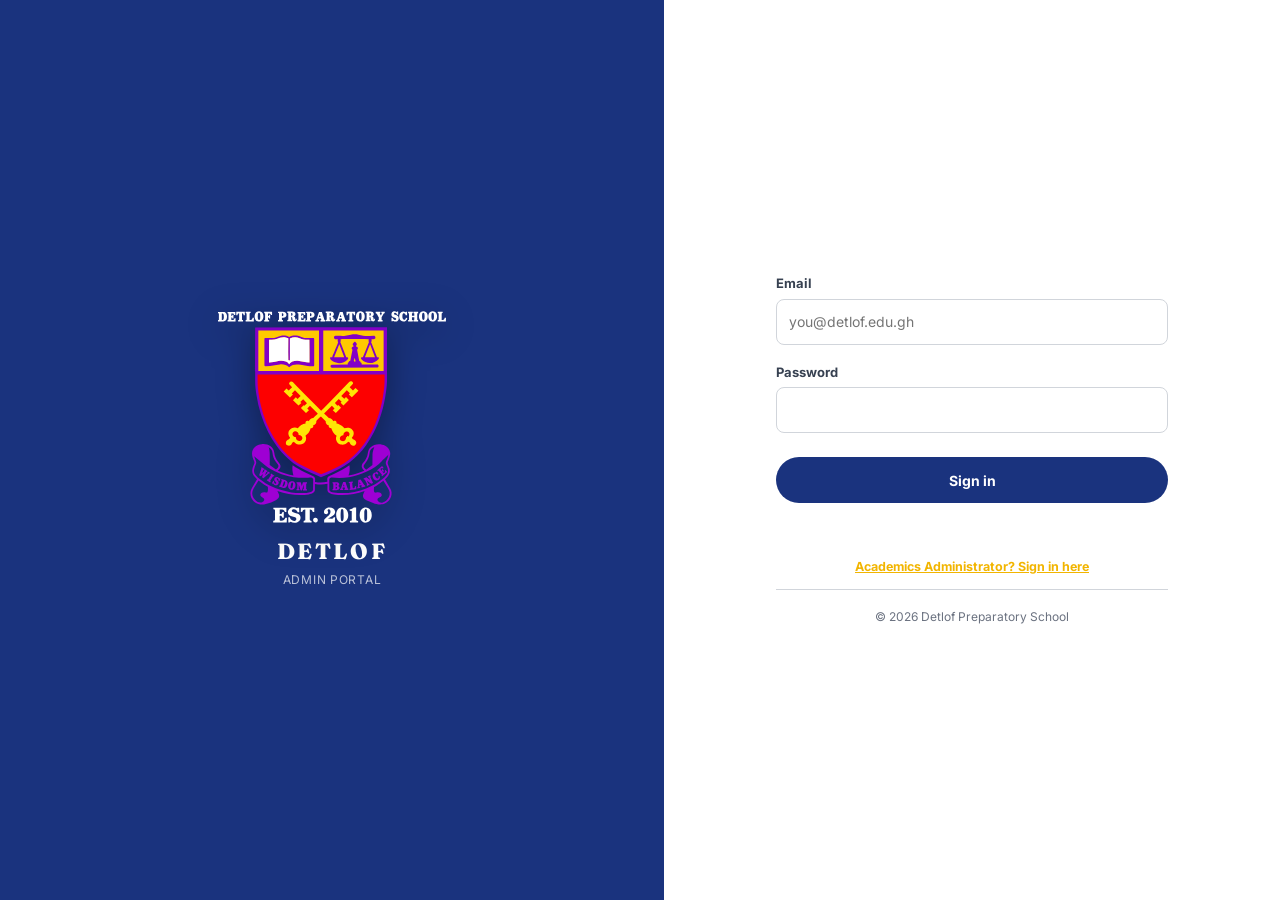
==== commit 3f70bffe: "Fix admin and academic admin sign-in: session was never stored, and the panel was gated behind a fet" ====
--- a/detlof-admin-bulk-import (6).html
+++ b/detlof-admin-bulk-import (6).html
@@ -852,10 +852,11 @@
       font-weight: 800; font-size: 11px;
     }
     .toast-text { flex: 1; min-width: 0; word-break: break-word; }
-    .toast-close {
-      flex: 0 0 auto; background: transparent; border: none; color: rgba(255, 255, 255, 0.75);
-      font-size: 18px; line-height: 1; cursor: pointer; padding: 0 2px;
-    }
+.toast-close {
+     flex: 0 0 auto; min-width: 44px; min-height: 44px; background: transparent; border: none;
+     color: rgba(255, 255, 255, 0.75);
+     font-size: 18px; line-height: 1; cursor: pointer; padding: 0 6px;
+     }
     .toast-close:hover { color: #fff; }
     .toast-out { animation: toastOut 240ms ease-in forwards; }
     @keyframes toastIn { from { opacity: 0; transform: translateY(12px) scale(0.97); } to { opacity: 1; transform: none; } }
@@ -2548,13 +2549,10 @@
       if (screen) screen.classList.remove("hidden");
     }
 
-    async function showMainPanel() {
-      const response = await fetch("/api/admin/students");
-      if (response.status === 401) throw new Error("Your administrator session has expired. Please sign in again.");
-      if (!response.ok) throw new Error("Could not load the secure student register (HTTP " + response.status + ").");
-      const serverData = await response.json();
-      if (!Array.isArray(serverData.students)) throw new Error("The server returned an invalid student register.");
-      saveStoredRecords(serverData.students);
+    // Draws the whole panel from the register this browser already holds. Nothing
+    // here depends on the network, so a failed request can never leave an
+    // administrator looking at a blank screen.
+    function renderPanelFromLocalRecords() {
       const content = document.getElementById("adminContent");
       const screen = document.getElementById("adminLoginScreen");
       if (content) content.classList.remove("hidden");
@@ -2573,10 +2571,8 @@
       const classResultsSelect = document.getElementById("classResultsClass");
       if (classResultsSelect && !classResultsSelect.value) classResultsSelect.selectedIndex = 0;
       applyCurriculumSubjects();
-      refreshPreviewTargets();
       fillDatalist("editorClassList", DETLOF_CLASS_ORDER);
       setupCollapsibleSections();
-      await loadManagedAnnouncements();
       fillDatalist("previewStudentNames", []);
       fillDatalist("maintStudentNames", activeRecords().map((r) => r.fullName));
       loadEditor();
@@ -2585,7 +2581,34 @@
       refreshClassNameTargets();
       populateRecordStudents();
       updateSelectedStudentSummary(getRecordForTypedName());
-      syncRecordsToPortal(seed);
+      return seed;
+    }
+
+    async function showMainPanel() {
+      // Show the panel first from local data, then try the shared register.
+      const local = renderPanelFromLocalRecords();
+      try {
+        const response = await fetch("/api/admin/students");
+        if (response && response.status === 401) {
+          sessionStorage.removeItem("detlof_admin_auth");
+          showLoginScreen();
+          reportWarning("Your administrator session has expired. Please sign in again.");
+          return;
+        }
+        if (response && response.ok) {
+          const serverData = await response.json();
+          if (Array.isArray(serverData.students)) {
+            saveStoredRecords(serverData.students);
+            renderPanelFromLocalRecords();
+          }
+        } else {
+          reportWarning("Working from this browser's copy of the register. Start the school server to load the shared one.");
+        }
+      } catch (error) {
+        reportWarning("Working offline: showing this browser's copy of the register. Start the school server to load the shared one.");
+      }
+      loadManagedAnnouncements();
+      syncRecordsToPortal(local);
     }
 
     async function applyAdminIdentity(user) {
@@ -2593,21 +2616,60 @@
       teacherName = user.name || user.email;
       isTeacher = currentRole === "teacher";
       isAuthenticated = true;
+      // Remember the sign-in locally so a refresh does not throw you back to the
+      // login screen. This is a convenience record only: the server session cookie
+      // is what actually authorises every request, and it stays HttpOnly.
+      try {
+        sessionStorage.setItem("detlof_admin_auth", JSON.stringify({
+          role: user.role,
+          name: user.name || user.email,
+          email: user.email || "",
+          at: new Date().toISOString(),
+        }));
+      } catch (error) {
+        // A browser with storage blocked still works for this session.
+      }
       await showMainPanel();
     }
 
     async function restoreAdminSession() {
-      showLoginScreen();
+      const storedRole = (function () {
+        try {
+          return JSON.parse(sessionStorage.getItem("detlof_admin_auth") || "{}").role || "";
+        } catch (error) {
+          return "";
+        }
+      })();
+      if (!storedRole) {
+        showLoginScreen();
+        return;
+      }
+      // Optimistically show the panel from this browser's copy, then verify the
+      // session. Otherwise a slow or unreachable server throws you back to the
+      // login screen even though your session is still valid.
+      isAuthenticated = true;
+      currentRole = storedRole;
+      isTeacher = storedRole === "teacher";
+      renderPanelFromLocalRecords();
       try {
         const response = await fetch("/api/admin/session");
-        if (response.status === 401) return;
-        if (!response.ok) throw new Error("Could not verify the administrator session.");
-        const data = await response.json();
-        if (data.authenticated && data.user) await applyAdminIdentity(data.user);
+        if (response && response.status === 401) {
+          sessionStorage.removeItem("detlof_admin_auth");
+          isAuthenticated = false;
+          showLoginScreen();
+          reportWarning("Your administrator session has expired. Please sign in again.");
+          return;
+        }
+        if (response && response.ok) {
+          const data = await response.json();
+          if (data.authenticated && data.user) {
+            await applyAdminIdentity(data.user);
+            return;
+          }
+        }
+        reportWarning("Working offline: showing this browser's copy of the register. Start the school server to load the shared one.");
       } catch (error) {
-        const errorBox = document.getElementById("adminLoginError");
-        errorBox.textContent = error.message || "Could not reach the secure administrator service.";
-        errorBox.classList.remove("hidden");
+        reportWarning("Working offline: showing this browser's copy of the register. Start the school server to load the shared one.");
       }
     }
 
@@ -2660,19 +2722,31 @@
       populateClassSelects();
       restoreAdminSession();
 
-    bindEvent("adminLogoutBtn", "click", async function () {
-      try {
-        const response = await fetch("/api/admin/logout", { method: "POST" });
-        if (!response.ok) throw new Error("Could not sign out (HTTP " + response.status + ").");
-        localStorage.removeItem(STORAGE_KEY);
-        isAuthenticated = false;
-        currentRole = "teacher";
-        isTeacher = true;
-        showLoginScreen();
-      } catch (error) {
-        window.alert(error.message || "Could not contact the administrator service.");
-      }
-    });
+bindEvent("adminLogoutBtn", "click", async function () {
+        const button = this;
+        if (button) button.disabled = true;
+        try {
+          const response = await fetch("/api/admin/logout", { method: "POST" });
+          if (!response.ok) throw new Error("Could not sign out (HTTP " + response.status + ").");
+          // Clear the local sign-in marker too, or the panel would still open on
+          // the next load even though the server session has ended.
+          try {
+            sessionStorage.removeItem("detlof_admin_auth");
+          } catch (error) {
+            // Storage blocked; the server session is already gone.
+          }
+          localStorage.removeItem(STORAGE_KEY);
+          isAuthenticated = false;
+          currentRole = "teacher";
+          isTeacher = true;
+          showLoginScreen();
+          reportSuccess("You have been signed out.");
+        } catch (error) {
+reportError(error.message || "Could not contact the administrator service.");
+        } finally {
+          if (button) button.disabled = false;
+        }
+      });
 
     bindEvent("adminChangePasswordBtn", "click", function () {
       document.getElementById("adminPasswordError").classList.add("hidden");
@@ -3084,9 +3158,9 @@
       }
       document.getElementById("adminProfilePicPreview").src = record.profilePic || "detlofcreast.svg";
       document.getElementById("adminProfileAvatar").src = record.profilePic || "detlofcreast.svg";
-      document.getElementById("adminProfileSummaryName").textContent = record.fullName || record.studentId;
-      document.getElementById("adminProfileSummaryMeta").textContent =
-        (record.currentClass || "") + " · " + (record.studentId || "") + " · " + (record.email || "");
+      detlofSetText("adminProfileSummaryName", record.fullName || record.studentId);
+      detlofSetText("adminProfileSummaryMeta",
+        (record.currentClass || "") + " · " + (record.studentId || "") + " · " + (record.email || ""));
       const sendPhone = document.getElementById("adminSendParentPhone");
       if (sendPhone && !sendPhone.value.trim()) sendPhone.value = record.whatsappNumber || record.parentPhone || "";
       summary.classList.remove("hidden");
@@ -4566,7 +4640,7 @@
       renderTable(getStoredRecords());
       renderTable(getStoredRecords());
       syncRecordsToPortal([record]);
-      document.getElementById("maintNewName").value = "";
+      detlofSetValue("maintNewName", "");
       loadMaintenance();
       reportSuccess(name + " admitted to " + className + " with ID " + studentId
         + " and Login Code " + record.loginCode + ".");
@@ -4874,9 +4948,9 @@
       }
       empty.classList.add("hidden");
       body.classList.remove("hidden");
-      document.getElementById("editorName").textContent = record.fullName;
-      document.getElementById("editorMeta").textContent =
-        record.studentId + " · " + (record.currentClass || "") + " · " + (record.email || "");
+      detlofSetText("editorName", record.fullName);
+      detlofSetText("editorMeta",
+        record.studentId + " · " + (record.currentClass || "") + " · " + (record.email || ""));
       document.getElementById("editorPhoto").src = record.profilePic || "detlofcreast.svg";
       renderEditorProfileFields(record);
       renderEditorBills(record);
@@ -4941,7 +5015,7 @@
     }
 
     bindEvent("editorClass", "change", function () {
-      document.getElementById("editorStudent").value = "";
+      detlofSetValue("editorStudent", "");
       loadEditor();
     });
     bindEvent("editorStudent", "input", loadEditor);
@@ -5018,8 +5092,8 @@
       withFeedback(this, "Saving message", async () => {
         const ok = await saveEditor({ message: { title: title, body: bodyText } });
         if (ok) {
-          document.getElementById("editorMessageTitle").value = "";
-          document.getElementById("editorMessageBody").value = "";
+          detlofSetValue("editorMessageTitle", "");
+          detlofSetValue("editorMessageBody", "");
         }
       });
     });
@@ -5051,7 +5125,7 @@
     bindEvent("editorFullProfile", "click", function () {
       const record = editorRecord();
       if (!record) { reportWarning("Select a student first."); return; }
-      document.getElementById("adminProfileStudentName").value = record.fullName;
+      detlofSetValue("adminProfileStudentName", record.fullName);
       loadAdminProfileRecord();
       const section = document.getElementById("adminProfileSection");
       if (section) section.scrollIntoView({ behavior: "smooth", block: "start" });
@@ -5167,7 +5241,7 @@
     }
 
     bindEvent("previewClass", "change", function () {
-      document.getElementById("previewStudent").value = "";
+      detlofSetValue("previewStudent", "");
       refreshPreviewTargets();
     });
     bindEvent("previewStudent", "input", refreshPreviewTargets);
@@ -5413,8 +5487,8 @@
     });
 
     function resetAnnouncementEditor() {
-      document.getElementById("annEditingId").value = "";
-      document.getElementById("annSubmitBtn").textContent = "Publish Announcement";
+      detlofSetValue("annEditingId", "");
+      detlofSetText("annSubmitBtn", "Publish Announcement");
       document.getElementById("annCancelEdit").classList.add("hidden");
     }
 
@@ -5468,12 +5542,12 @@
             const announcement = announcements.find((item) => item.id === button.dataset.announcementId);
             if (!announcement) return;
             if (button.dataset.announcementAction === "edit") {
-              document.getElementById("annEditingId").value = announcement.id;
-              document.getElementById("annTitle").value = announcement.title || "";
-              document.getElementById("annMessage").value = announcement.message || announcement.body || "";
-              document.getElementById("annCategory").value = announcement.category || "School Notice";
-              document.getElementById("annClass").value = announcement.targetClass || "";
-              document.getElementById("annSubmitBtn").textContent = "Save Changes";
+              detlofSetValue("annEditingId", announcement.id);
+              detlofSetValue("annTitle", announcement.title || "");
+              detlofSetValue("annMessage", announcement.message || announcement.body || "");
+              detlofSetValue("annCategory", announcement.category || "School Notice");
+              detlofSetValue("annClass", announcement.targetClass || "");
+              detlofSetText("annSubmitBtn", "Save Changes");
               document.getElementById("annCancelEdit").classList.remove("hidden");
               document.getElementById("annTitle").focus();
               return;
@@ -5853,7 +5927,7 @@
 
       reportSuccess("Timetable synced for all " + classRecords.length + " students in " + timetableClass + " (" + schedule.length + " lessons).");
       e.target.reset();
-      document.getElementById("timetableFile").value = "";
+      detlofSetValue("timetableFile", "");
     }, function (message) {
       renderPreviewError("timetablePreview", message);
       reportError("Could not read the uploaded file");
@@ -6357,7 +6431,7 @@
     if (!modal || !list) {     reportError("Recipient list is unavailable on this page."); return; }
 
     const reachable = rows.filter((row) => row.number && row.message);
-    document.getElementById("whatsappFallbackTitle").textContent = title;
+    detlofSetText("whatsappFallbackTitle", title);
     if (numberEl) numberEl.textContent = reachable.length + " parent(s) with a number on file";
     if (link) { link.href = "#"; link.textContent = ""; }
 
@@ -6452,8 +6526,8 @@
     const phone = whatsappNumber(record && (record.whatsappNumber || record.profileWhatsApp || record.parentPhone));
     const message = options.message || "";
 
-    document.getElementById("publishPreviewTitle").textContent = options.title || "Preview before sending";
-    document.getElementById("publishPreviewPortal").innerHTML = options.portalHtml || "";
+    detlofSetText("publishPreviewTitle", options.title || "Preview before sending");
+    detlofSetHtml("publishPreviewPortal", options.portalHtml || "");
     document.getElementById("publishPreviewWhatsapp").innerHTML = message
       ? whatsappTextToHtml(message)
       : "<p class='preview-note'>There is nothing to send yet for this student.</p>";
@@ -6591,7 +6665,7 @@
       const modal = document.getElementById("whatsappFallbackModal");
       const list = document.getElementById("whatsappBulkList");
       if (modal && list) {
-        document.getElementById("whatsappFallbackTitle").textContent = "Send " + prepared.label + " to the parent";
+        detlofSetText("whatsappFallbackTitle", "Send " + prepared.label + " to the parent");
         const numberEl = document.getElementById("whatsappFallbackNumber");
         if (numberEl) numberEl.textContent = "Parent number: +" + number;
         const link = document.getElementById("whatsappFallbackLink");
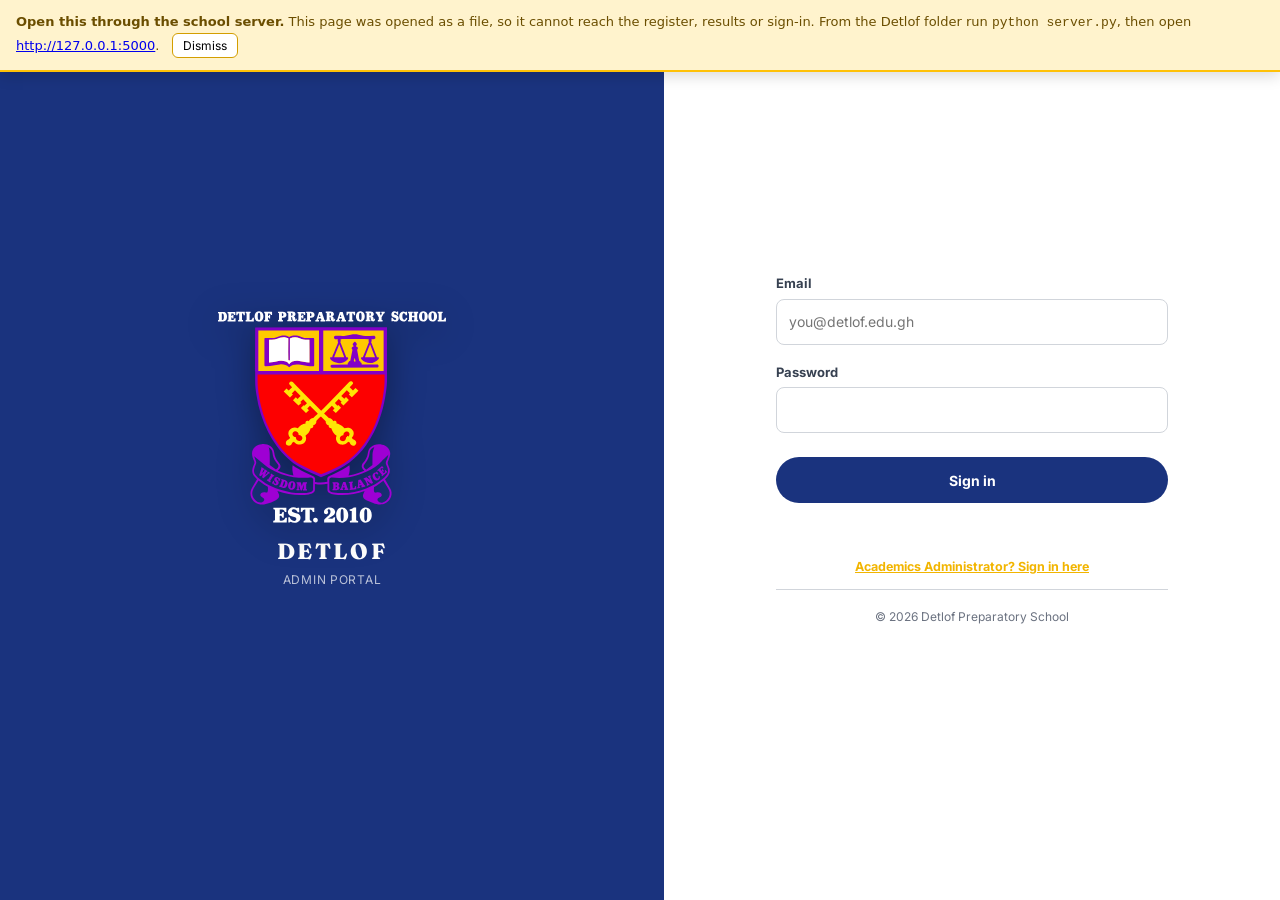
==== commit 0e52caab: "Make the portal deployable on Vercel and remove the landing announcements The site was being served " ====
--- a/detlof-admin-bulk-import (6).html
+++ b/detlof-admin-bulk-import (6).html
@@ -2279,10 +2279,11 @@
   </div>
   </main>
 
-  <script src="detlof-icons.js?v=pre-jhs3-2026"></script>
-  <script src="detlof-roster.js?v=pre-jhs3-2026"></script>
-  <script src="detlof-school.js?v=pre-jhs3-2026"></script>
-  <script src="detlof-report.js?v=pre-jhs3-2026"></script>
+  <script src="detlof-connection.js?v=2026-10-02"></script>
+  <script src="detlof-icons.js?v=2026-10-02"></script>
+  <script src="detlof-roster.js?v=2026-10-02"></script>
+  <script src="detlof-school.js?v=2026-10-02"></script>
+  <script src="detlof-report.js?v=2026-10-02"></script>
   <script>
     const STORAGE_KEY = "detlof_bulk_import_codes";
 
@@ -2691,9 +2692,31 @@
             headers: { "Content-Type": "application/json" },
             body: JSON.stringify({ email, password }),
           });
-          const data = await response.json();
-          if (!response.ok) throw new Error(data.error || "Administrator sign-in failed.");
-          if (!data.user || data.user.role === "academic_admin") {
+const data = await response.json().catch(() => ({}));
+        // Checked before the generic failure: a server that reports no accounts
+        // needs setup guidance, not "sign-in failed".
+        if (data.code === "no_accounts") {
+          // Guidance is shown in place; return rather than throw, so the catch
+          // does not overwrite it with a generic network message.
+          const box = document.getElementById("adminLoginError");
+          if (box) {
+            box.innerHTML = "<strong>No administrator account exists yet.</strong><br />"
+              + "From the folder holding server.py, run:<br />"
+              + "<code>python server.py setup-admin</code><br />"
+              + "then sign in again. Use <code>python server.py setup-admin academic_admin</code> for the Academics Administrator.";
+            box.classList.remove("hidden");
+          }
+return;
+        }
+        if (!response.ok) {
+            // A 404 or 405 here means these pages are not being served by the
+            // Detlof server at all, so the server's own message is missing.
+            if (response.status === 404 || response.status === 405) {
+              throw new Error(detlofConnectionHint(response.status));
+            }
+            throw new Error(data.error || "Administrator sign-in failed.");
+          }
+        if (!data.user || data.user.role === "academic_admin") {
             throw new Error("Use the Academic Administrator sign-in for this account.");
           }
           await applyAdminIdentity(data.user);
@@ -5841,8 +5864,26 @@
           password: document.getElementById("academicsAdminPassword").value,
         }),
       });
-      const data = await response.json();
-      if (!response.ok) throw new Error(data.error || "Academic administrator sign-in failed.");
+      const data = await response.json().catch(() => ({}));
+      // Checked before the generic failure, so setup guidance is not masked.
+      if (data.code === "no_accounts") {
+        // Shown in place; returning keeps the catch from overwriting it.
+        const box = document.getElementById("academicsAdminError");
+        if (box) {
+          box.innerHTML = "<strong>No administrator account exists yet.</strong><br />"
+            + "Run <code>python server.py setup-admin academic_admin</code> from the folder holding server.py.";
+          box.classList.remove("hidden");
+        }
+        return;
+      }
+      if (!response.ok) {
+        // Same reasoning as the Administrator sign-in: a 404 or 405 means the
+        // page is not being served by the Detlof server.
+        if (response.status === 404 || response.status === 405) {
+          throw new Error(detlofConnectionHint(response.status));
+        }
+        throw new Error(data.error || "Academic administrator sign-in failed.");
+      }
       if (!data.user || data.user.role !== "academic_admin") {
         throw new Error("This account does not have Academic Administrator access.");
       }
